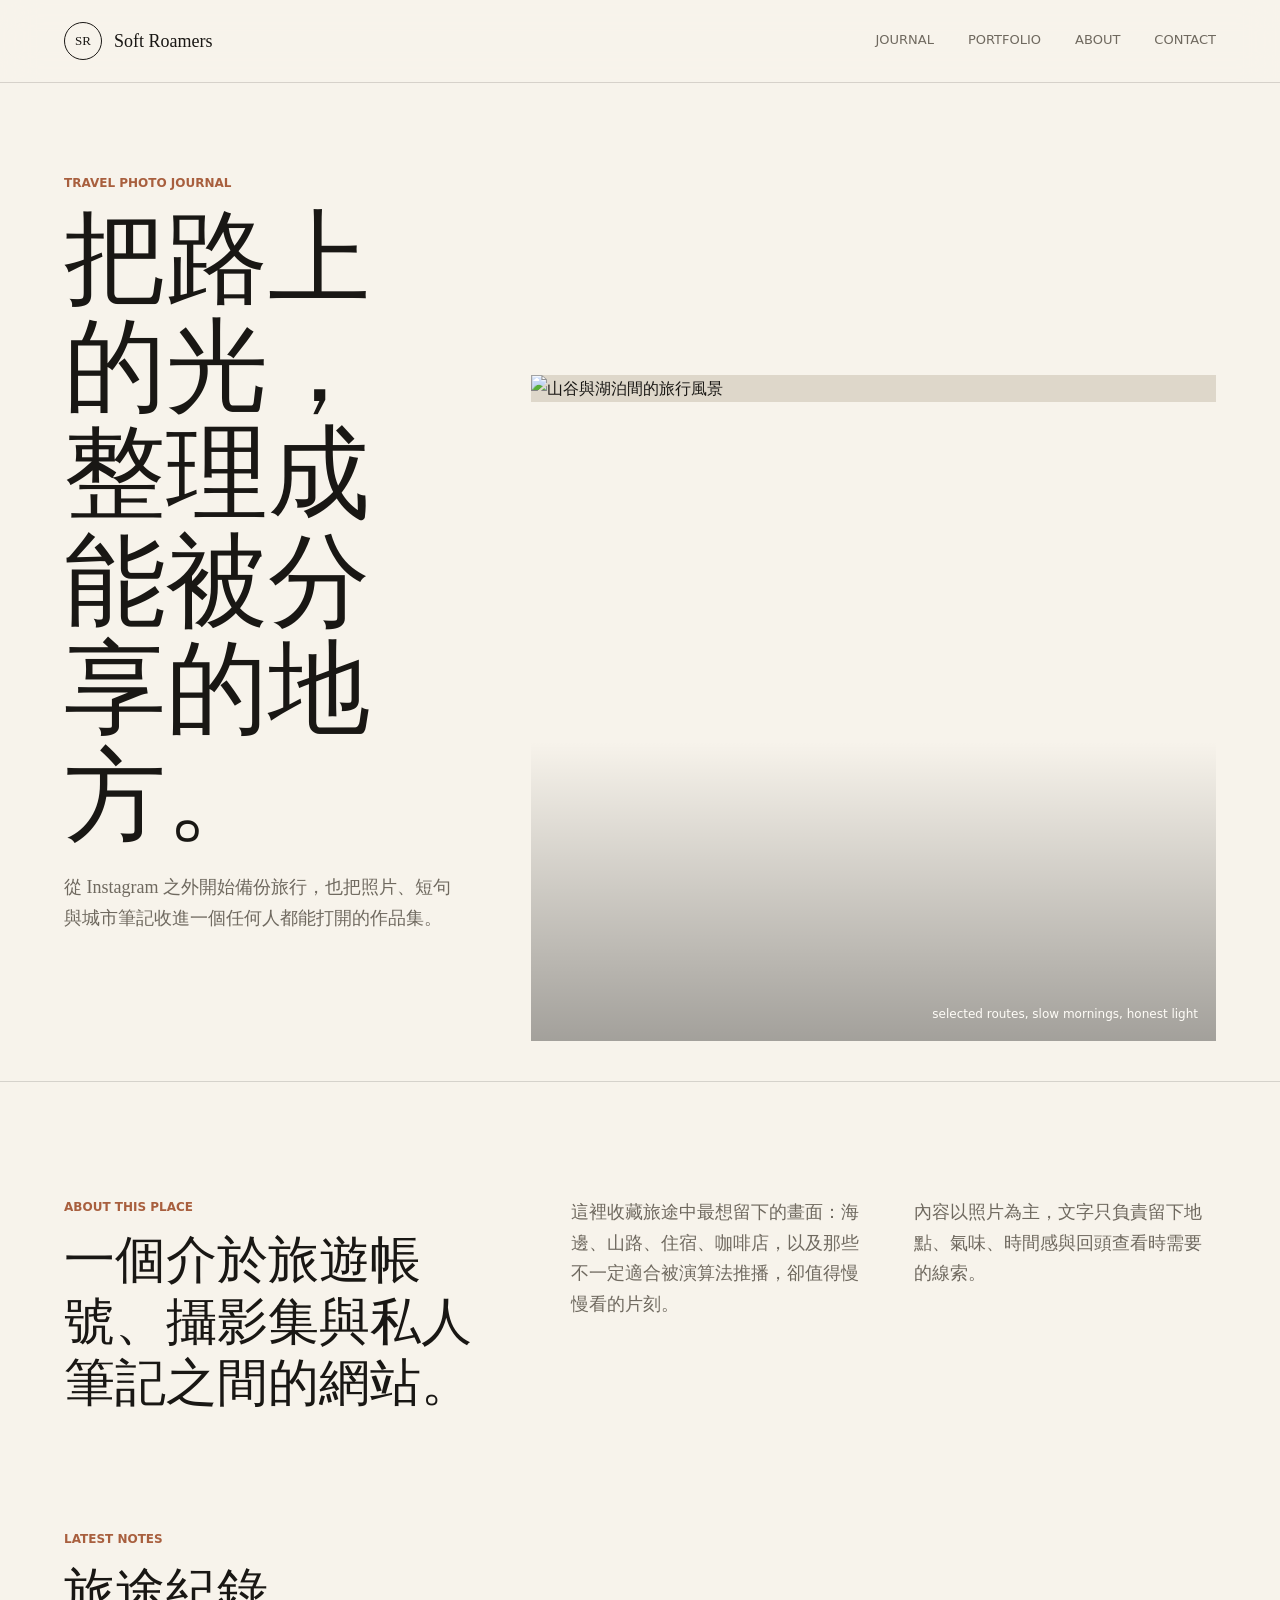
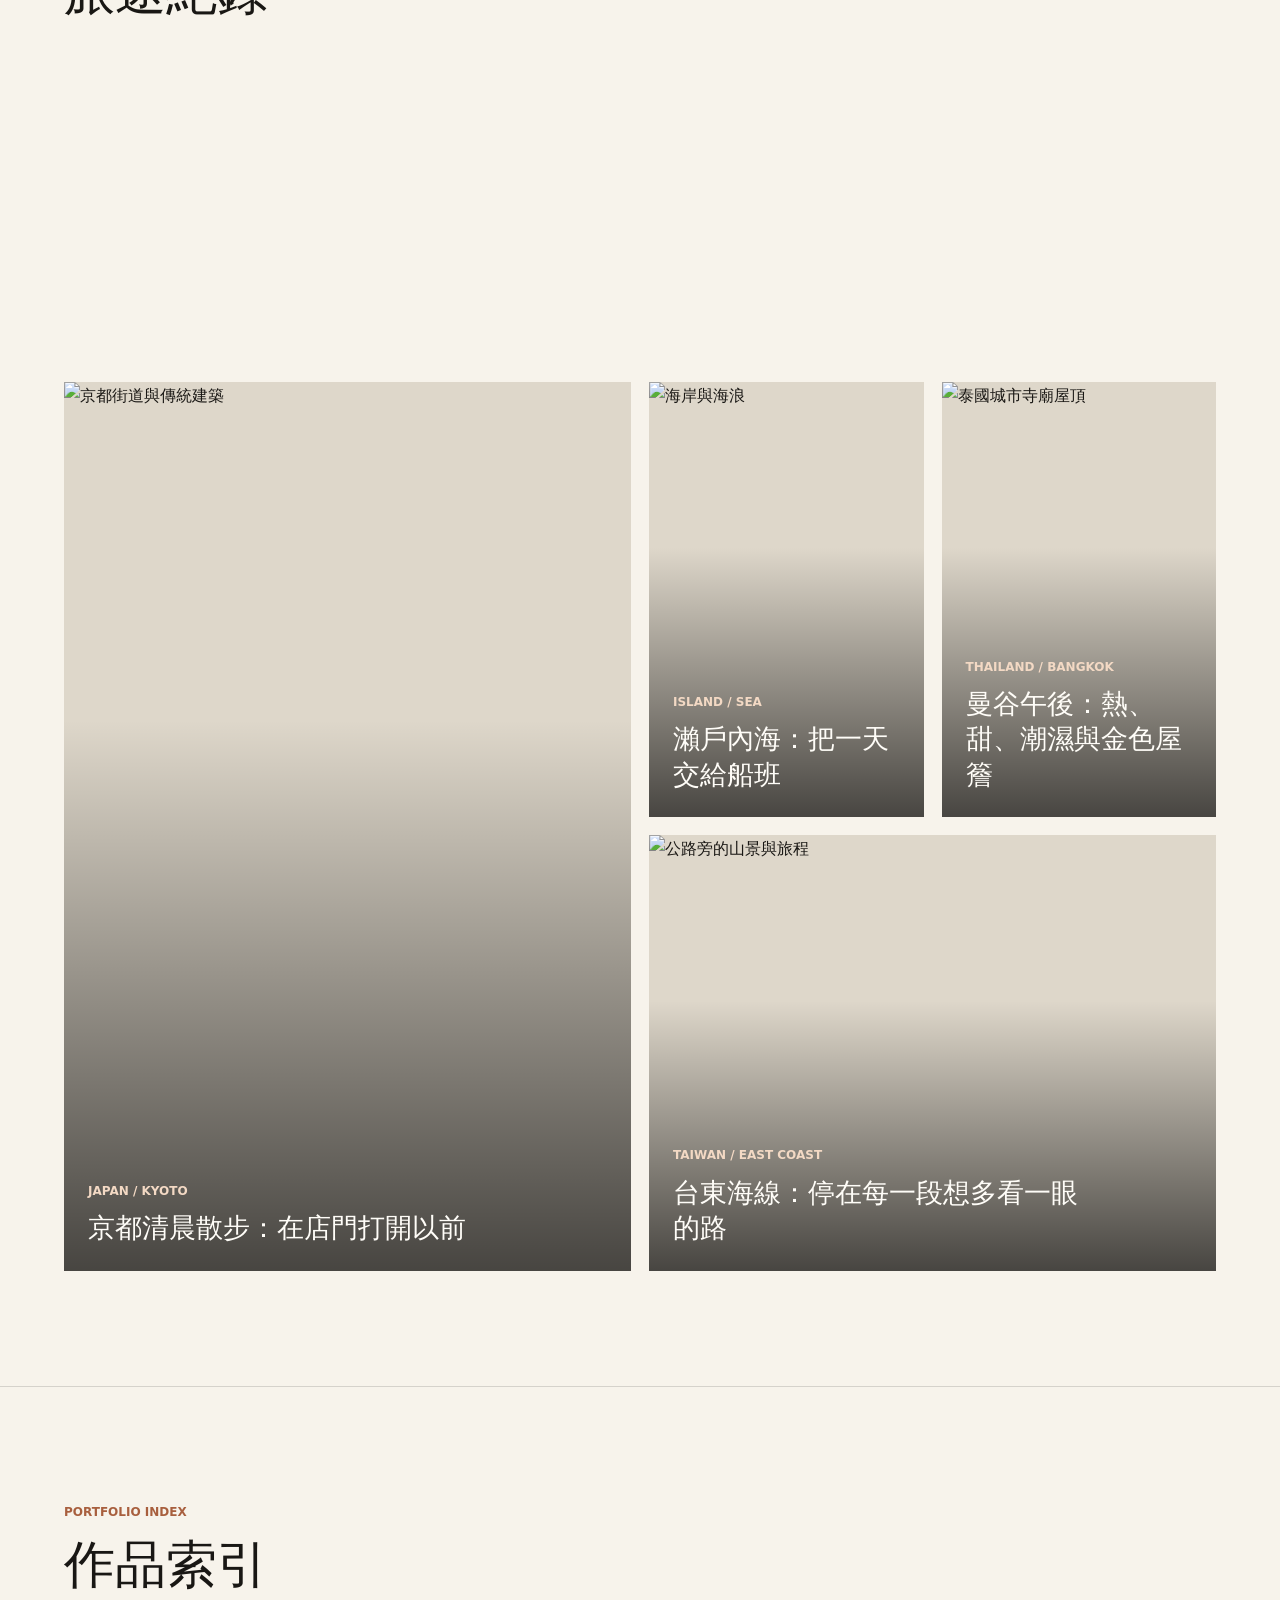
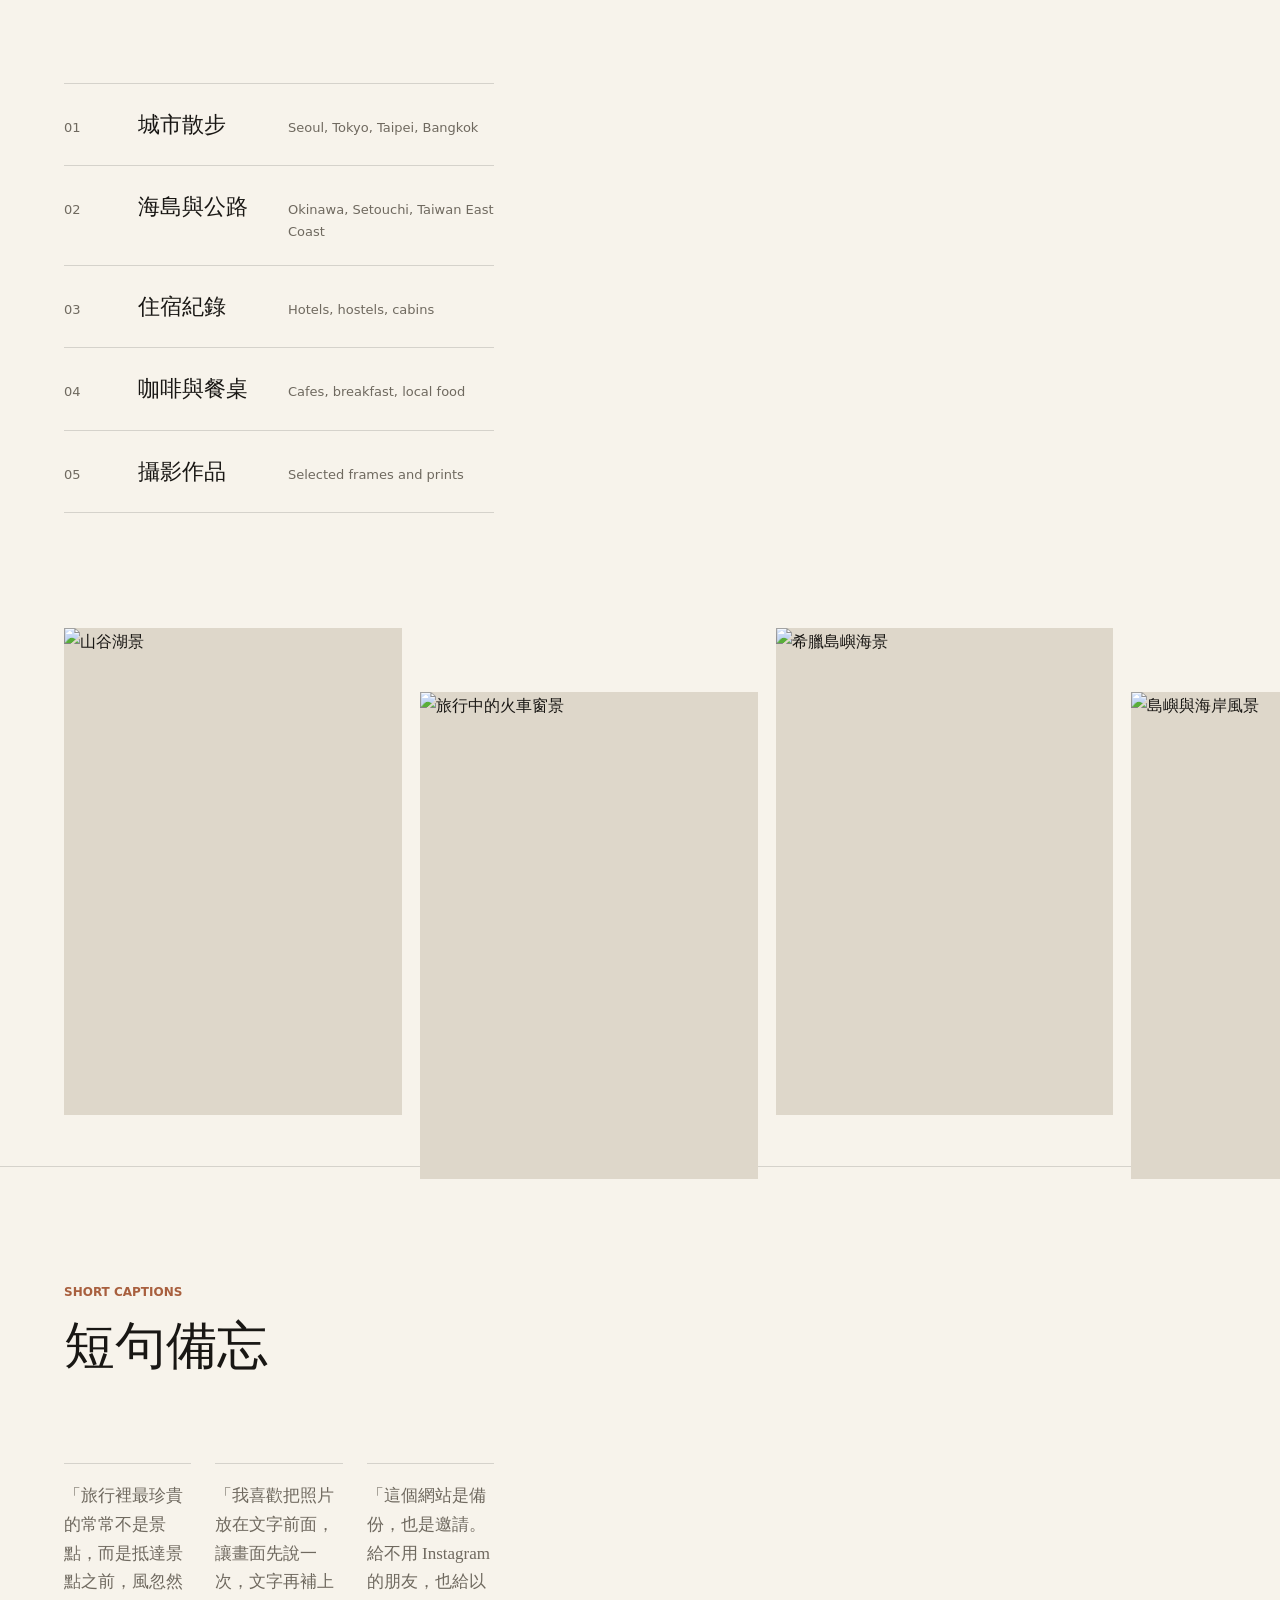
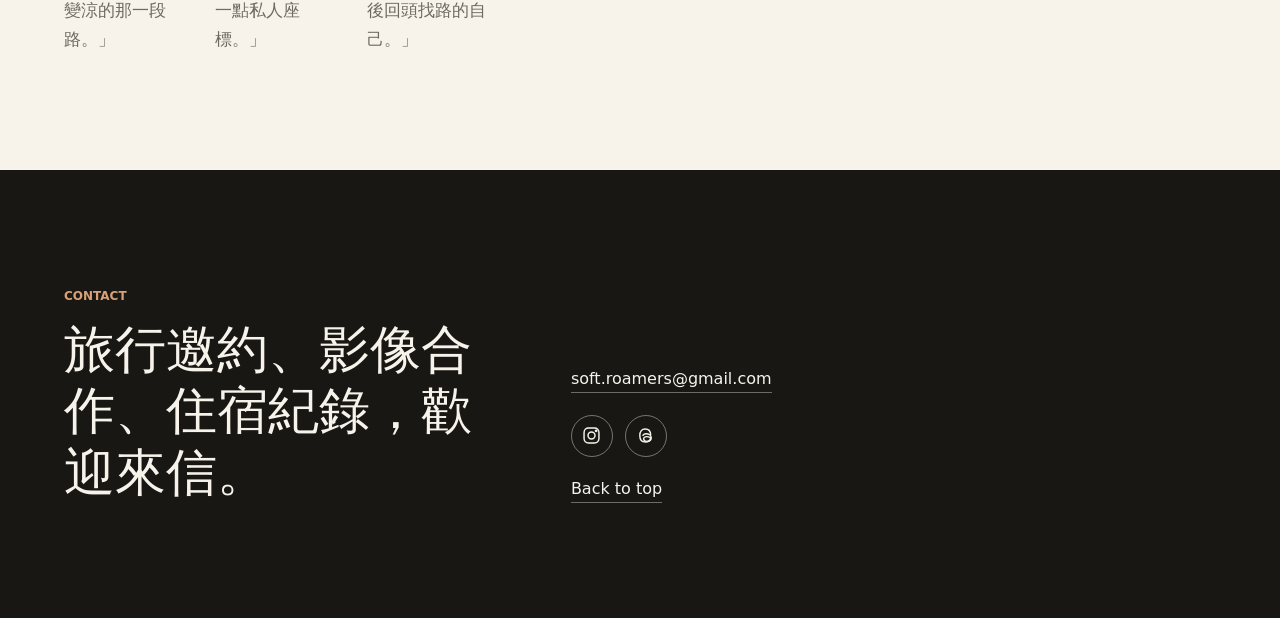
==== index.html @ 3e74ed80 "Add files via upload" ====
<!doctype html>
<html lang="zh-Hant">
  <head>
    <meta charset="utf-8" />
    <meta name="viewport" content="width=device-width, initial-scale=1" />
    <title>Soft Roamers | Travel Notes & Photo Journal</title>
    <meta
      name="description"
      content="Soft Roamers 是一份以照片為主、文字為引的旅行作品集與部落格。"
    />
    <link rel="preconnect" href="https://images.unsplash.com" />
    <link rel="stylesheet" href="styles.css" />
  </head>
  <body>
    <header class="site-header" id="top">
      <a class="brand" href="#top" aria-label="Soft Roamers home">
        <span class="brand-mark">SR</span>
        <span>Soft Roamers</span>
      </a>
      <nav class="main-nav" aria-label="主要導覽">
        <a href="#journal">Journal</a>
        <a href="#portfolio">Portfolio</a>
        <a href="#about">About</a>
        <a href="#contact">Contact</a>
      </nav>
    </header>

    <main>
      <section class="hero" aria-label="精選旅行影像">
        <div class="hero-copy">
          <p class="eyebrow">Travel photo journal</p>
          <h1>把路上的光，整理成能被分享的地方。</h1>
          <p>
            從 Instagram 之外開始備份旅行，也把照片、短句與城市筆記收進一個任何人都能打開的作品集。
          </p>
        </div>
        <figure class="hero-image">
          <img
            src="https://images.unsplash.com/photo-1500530855697-b586d89ba3ee?auto=format&fit=crop&w=1800&q=82"
            alt="山谷與湖泊間的旅行風景"
          />
          <figcaption>selected routes, slow mornings, honest light</figcaption>
        </figure>
      </section>

      <section class="intro" id="about">
        <div>
          <p class="section-kicker">about this place</p>
          <h2>一個介於旅遊帳號、攝影集與私人筆記之間的網站。</h2>
        </div>
        <div class="intro-text">
          <p>
            這裡收藏旅途中最想留下的畫面：海邊、山路、住宿、咖啡店，以及那些不一定適合被演算法推播，卻值得慢慢看的片刻。
          </p>
          <p>
            內容以照片為主，文字只負責留下地點、氣味、時間感與回頭查看時需要的線索。
          </p>
        </div>
      </section>

      <section class="featured-grid" id="journal" aria-labelledby="journal-title">
        <div class="section-heading">
          <p class="section-kicker">latest notes</p>
          <h2 id="journal-title">旅途紀錄</h2>
        </div>

        <article class="feature-card tall">
          <a href="#" aria-label="閱讀京都清晨散步">
            <img
              src="https://images.unsplash.com/photo-1493976040374-85c8e12f0c0e?auto=format&fit=crop&w=1200&q=82"
              alt="京都街道與傳統建築"
            />
            <span class="card-meta">Japan / Kyoto</span>
            <h3>京都清晨散步：在店門打開以前</h3>
          </a>
        </article>

        <article class="feature-card">
          <a href="#" aria-label="閱讀瀨戶內海島嶼日記">
            <img
              src="https://images.unsplash.com/photo-1507525428034-b723cf961d3e?auto=format&fit=crop&w=1200&q=82"
              alt="海岸與海浪"
            />
            <span class="card-meta">Island / Sea</span>
            <h3>瀨戶內海：把一天交給船班</h3>
          </a>
        </article>

        <article class="feature-card">
          <a href="#" aria-label="閱讀曼谷城市午後">
            <img
              src="https://images.unsplash.com/photo-1528181304800-259b08848526?auto=format&fit=crop&w=1200&q=82"
              alt="泰國城市寺廟屋頂"
            />
            <span class="card-meta">Thailand / Bangkok</span>
            <h3>曼谷午後：熱、甜、潮濕與金色屋簷</h3>
          </a>
        </article>

        <article class="feature-card wide">
          <a href="#" aria-label="閱讀台東海線小鎮">
            <img
              src="https://images.unsplash.com/photo-1500534314209-a25ddb2bd429?auto=format&fit=crop&w=1500&q=82"
              alt="公路旁的山景與旅程"
            />
            <span class="card-meta">Taiwan / East Coast</span>
            <h3>台東海線：停在每一段想多看一眼的路</h3>
          </a>
        </article>
      </section>

      <section class="archive" id="portfolio" aria-labelledby="portfolio-title">
        <div class="section-heading">
          <p class="section-kicker">portfolio index</p>
          <h2 id="portfolio-title">作品索引</h2>
        </div>
        <div class="archive-list">
          <a href="#">
            <span>01</span>
            <strong>城市散步</strong>
            <em>Seoul, Tokyo, Taipei, Bangkok</em>
          </a>
          <a href="#">
            <span>02</span>
            <strong>海島與公路</strong>
            <em>Okinawa, Setouchi, Taiwan East Coast</em>
          </a>
          <a href="#">
            <span>03</span>
            <strong>住宿紀錄</strong>
            <em>Hotels, hostels, cabins</em>
          </a>
          <a href="#">
            <span>04</span>
            <strong>咖啡與餐桌</strong>
            <em>Cafes, breakfast, local food</em>
          </a>
          <a href="#">
            <span>05</span>
            <strong>攝影作品</strong>
            <em>Selected frames and prints</em>
          </a>
        </div>
      </section>

      <section class="photo-strip" aria-label="旅行照片精選">
        <img
          src="https://images.unsplash.com/photo-1506744038136-46273834b3fb?auto=format&fit=crop&w=900&q=82"
          alt="山谷湖景"
        />
        <img
          src="https://images.unsplash.com/photo-1483683804023-6ccdb62f86ef?auto=format&fit=crop&w=900&q=82"
          alt="旅行中的火車窗景"
        />
        <img
          src="https://images.unsplash.com/photo-1533105079780-92b9be482077?auto=format&fit=crop&w=900&q=82"
          alt="希臘島嶼海景"
        />
        <img
          src="https://images.unsplash.com/photo-1518548419970-58e3b4079ab2?auto=format&fit=crop&w=900&q=82"
          alt="島嶼與海岸風景"
        />
      </section>

      <section class="notes">
        <div class="section-heading">
          <p class="section-kicker">short captions</p>
          <h2>短句備忘</h2>
        </div>
        <div class="note-columns">
          <p>「旅行裡最珍貴的常常不是景點，而是抵達景點之前，風忽然變涼的那一段路。」</p>
          <p>「我喜歡把照片放在文字前面，讓畫面先說一次，文字再補上一點私人座標。」</p>
          <p>「這個網站是備份，也是邀請。給不用 Instagram 的朋友，也給以後回頭找路的自己。」</p>
        </div>
      </section>
    </main>

    <footer class="site-footer" id="contact">
      <div>
        <p class="section-kicker">contact</p>
        <h2>旅行邀約、影像合作、住宿紀錄，歡迎來信。</h2>
      </div>
      <div class="footer-links">
        <a href="mailto:soft.roamers@gmail.com">soft.roamers@gmail.com</a>
        <div class="social-links" aria-label="社群連結">
          <a
            class="social-link"
            href="https://www.instagram.com/soft.roamers/"
            target="_blank"
            rel="noreferrer"
            aria-label="Soft Roamers Instagram"
            title="Instagram"
          >
            <svg aria-hidden="true" viewBox="0 0 24 24">
              <rect x="3.5" y="3.5" width="17" height="17" rx="5" />
              <circle cx="12" cy="12" r="4" />
              <circle cx="17.3" cy="6.7" r="0.8" />
            </svg>
          </a>
          <a
            class="social-link"
            href="https://www.threads.com/@soft.roamers"
            target="_blank"
            rel="noreferrer"
            aria-label="Soft Roamers Threads"
            title="Threads"
          >
            <svg aria-hidden="true" viewBox="0 0 24 24">
              <path d="M17.9 11.1c-.2-4.1-2.5-6.6-6.2-6.6-3.8 0-6.2 2.7-6.2 7.5s2.4 7.5 6.4 7.5c3.2 0 5.4-1.7 6.1-4.6" />
              <path d="M9.1 11.8c.7-1.1 1.8-1.7 3.5-1.7 2.8 0 5.9 1.4 5.9 4.4 0 2.4-1.9 4.2-4.8 4.2-2.2 0-3.8-1.1-3.8-2.8 0-1.6 1.4-2.6 3.5-2.6 1.6 0 3 .5 4.1 1.3" />
            </svg>
          </a>
        </div>
        <a href="#" data-scroll-top>Back to top</a>
      </div>
    </footer>

    <script src="script.js"></script>
  </body>
</html>
---- styles.css ----
:root {
  --paper: #f7f3eb;
  --ink: #191714;
  --muted: #6f695f;
  --line: rgba(25, 23, 20, 0.15);
  --clay: #a85f3e;
  --moss: #5c6b52;
  --sea: #3f6f76;
  --white: #fffdf8;
}

* {
  box-sizing: border-box;
}

body {
  margin: 0;
  background: var(--paper);
  color: var(--ink);
  font-family:
    "Noto Serif TC", "Songti TC", "PMingLiU", Georgia, serif;
  line-height: 1.7;
}

img {
  display: block;
  width: 100%;
  height: 100%;
  object-fit: cover;
  background: #ded7ca;
}

a {
  color: inherit;
  text-decoration: none;
}

.site-header {
  position: sticky;
  top: 0;
  z-index: 10;
  display: flex;
  align-items: center;
  justify-content: space-between;
  gap: 24px;
  padding: 22px clamp(20px, 5vw, 72px);
  border-bottom: 1px solid var(--line);
  background: rgba(247, 243, 235, 0.88);
  backdrop-filter: blur(18px);
}

.brand,
.main-nav,
.footer-links {
  display: flex;
  align-items: center;
}

.brand {
  gap: 12px;
  font-size: 18px;
  letter-spacing: 0;
}

.brand-mark {
  display: grid;
  width: 38px;
  height: 38px;
  place-items: center;
  border: 1px solid var(--ink);
  border-radius: 50%;
  font-size: 13px;
}

.main-nav {
  gap: clamp(14px, 3vw, 34px);
  color: var(--muted);
  font-family: Inter, "Noto Sans TC", system-ui, sans-serif;
  font-size: 13px;
  text-transform: uppercase;
}

.main-nav a {
  border-bottom: 1px solid transparent;
}

.main-nav a:hover {
  border-color: currentColor;
  color: var(--ink);
}

.hero {
  display: grid;
  grid-template-columns: minmax(260px, 0.74fr) minmax(360px, 1.26fr);
  gap: clamp(24px, 5vw, 68px);
  min-height: calc(100svh - 83px);
  padding: clamp(32px, 7vw, 92px) clamp(20px, 5vw, 72px) 40px;
  align-items: end;
}

.hero-copy {
  max-width: 540px;
  padding-bottom: clamp(8px, 7vw, 90px);
}

.eyebrow,
.section-kicker,
.card-meta {
  margin: 0 0 12px;
  color: var(--clay);
  font-family: Inter, "Noto Sans TC", system-ui, sans-serif;
  font-size: 12px;
  font-weight: 700;
  letter-spacing: 0;
  text-transform: uppercase;
}

h1,
h2,
h3,
p {
  margin-top: 0;
}

h1 {
  max-width: 10em;
  margin-bottom: 22px;
  font-size: clamp(42px, 8vw, 104px);
  font-weight: 500;
  line-height: 1.05;
}

h2 {
  margin-bottom: 0;
  font-size: clamp(26px, 4vw, 52px);
  font-weight: 500;
  line-height: 1.2;
}

h3 {
  margin: 8px 0 0;
  font-size: clamp(19px, 2.1vw, 30px);
  font-weight: 500;
  line-height: 1.32;
}

.hero-copy p:last-child {
  max-width: 28em;
  color: var(--muted);
  font-size: 18px;
}

.hero-image {
  position: relative;
  min-height: min(74svh, 760px);
  margin: 0;
  overflow: hidden;
}

.hero-image::after {
  position: absolute;
  inset: 0;
  content: "";
  background: linear-gradient(180deg, transparent 55%, rgba(0, 0, 0, 0.34));
}

.hero-image figcaption {
  position: absolute;
  right: 18px;
  bottom: 16px;
  z-index: 1;
  color: var(--white);
  font-family: Inter, "Noto Sans TC", system-ui, sans-serif;
  font-size: 12px;
}

.intro,
.archive,
.notes,
.site-footer {
  display: grid;
  grid-template-columns: minmax(220px, 0.8fr) minmax(320px, 1.2fr);
  gap: clamp(24px, 6vw, 96px);
  padding: clamp(64px, 9vw, 120px) clamp(20px, 5vw, 72px);
  border-top: 1px solid var(--line);
}

.intro-text {
  columns: 2 240px;
  column-gap: 42px;
  color: var(--muted);
  font-size: 18px;
}

.featured-grid {
  display: grid;
  grid-template-columns: repeat(4, 1fr);
  grid-auto-rows: minmax(260px, 34vw);
  gap: 18px;
  padding: 0 clamp(20px, 5vw, 72px) clamp(64px, 9vw, 120px);
}

.section-heading {
  grid-column: 1 / -1;
  max-width: 720px;
  margin-bottom: 10px;
}

.feature-card {
  position: relative;
  min-height: 260px;
  overflow: hidden;
  background: var(--white);
}

.feature-card.tall {
  grid-row: span 2;
  grid-column: span 2;
}

.feature-card.wide {
  grid-column: span 2;
}

.feature-card a {
  display: grid;
  height: 100%;
  align-content: end;
  padding: 24px;
}

.feature-card img,
.feature-card::after {
  position: absolute;
  inset: 0;
}

.feature-card img {
  transition: transform 700ms ease;
}

.feature-card::after {
  content: "";
  background: linear-gradient(180deg, transparent 38%, rgba(0, 0, 0, 0.68));
}

.feature-card .card-meta,
.feature-card h3 {
  position: relative;
  z-index: 1;
  max-width: 16em;
  color: var(--white);
}

.feature-card .card-meta {
  margin-bottom: 2px;
  color: #f3d9c4;
}

.feature-card:hover img {
  transform: scale(1.045);
}

.archive-list {
  border-top: 1px solid var(--line);
}

.archive-list a {
  display: grid;
  grid-template-columns: 54px minmax(130px, 0.55fr) 1fr;
  gap: 20px;
  padding: 22px 0;
  border-bottom: 1px solid var(--line);
  align-items: baseline;
}

.archive-list span,
.archive-list em {
  color: var(--muted);
  font-family: Inter, "Noto Sans TC", system-ui, sans-serif;
  font-size: 13px;
  font-style: normal;
}

.archive-list strong {
  font-size: 22px;
  font-weight: 500;
}

.archive-list a:hover strong {
  color: var(--sea);
}

.photo-strip {
  display: grid;
  grid-template-columns: 1.2fr 0.8fr 1fr 0.9fr;
  gap: 18px;
  padding: 0 clamp(20px, 5vw, 72px) clamp(64px, 9vw, 120px);
}

.photo-strip img {
  aspect-ratio: 4 / 5;
}

.photo-strip img:nth-child(2),
.photo-strip img:nth-child(4) {
  margin-top: 64px;
}

.note-columns {
  display: grid;
  grid-template-columns: repeat(3, 1fr);
  gap: 24px;
}

.note-columns p {
  margin: 0;
  padding-top: 18px;
  border-top: 1px solid var(--line);
  color: var(--muted);
  font-size: 17px;
}

.site-footer {
  min-height: 360px;
  background: var(--ink);
  color: var(--paper);
}

.site-footer .section-kicker {
  color: #d8a178;
}

.footer-links {
  flex-direction: column;
  align-items: flex-start;
  justify-content: flex-end;
  gap: 14px;
  font-family: Inter, "Noto Sans TC", system-ui, sans-serif;
}

.footer-links a {
  border-bottom: 1px solid rgba(247, 243, 235, 0.38);
}

.social-links {
  display: flex;
  gap: 12px;
  padding: 8px 0 4px;
}

.social-link {
  display: grid;
  width: 42px;
  height: 42px;
  place-items: center;
  border: 1px solid rgba(247, 243, 235, 0.42);
  border-radius: 50%;
  transition:
    background 180ms ease,
    color 180ms ease,
    transform 180ms ease;
}

.footer-links .social-link {
  border-bottom: 1px solid rgba(247, 243, 235, 0.42);
}

.social-link svg {
  width: 21px;
  height: 21px;
  fill: none;
  stroke: currentColor;
  stroke-linecap: round;
  stroke-linejoin: round;
  stroke-width: 1.65;
}

.social-link:hover {
  background: var(--paper);
  color: var(--ink);
  transform: translateY(-2px);
}

@media (max-width: 900px) {
  .site-header {
    align-items: flex-start;
    flex-direction: column;
  }

  .main-nav {
    width: 100%;
    overflow-x: auto;
    padding-bottom: 4px;
  }

  .hero,
  .intro,
  .archive,
  .notes,
  .site-footer {
    grid-template-columns: 1fr;
  }

  .hero {
    min-height: auto;
  }

  .hero-copy {
    padding-bottom: 0;
  }

  .hero-image {
    min-height: 58svh;
  }

  .featured-grid {
    grid-template-columns: 1fr 1fr;
    grid-auto-rows: minmax(250px, 62vw);
  }

  .feature-card.tall,
  .feature-card.wide {
    grid-column: span 2;
  }

  .photo-strip,
  .note-columns {
    grid-template-columns: 1fr 1fr;
  }
}

@media (max-width: 620px) {
  .site-header {
    position: static;
  }

  h1 {
    font-size: 44px;
  }

  .featured-grid,
  .photo-strip,
  .note-columns {
    grid-template-columns: 1fr;
  }

  .feature-card,
  .feature-card.tall,
  .feature-card.wide {
    grid-column: auto;
    grid-row: auto;
  }

  .archive-list a {
    grid-template-columns: 38px 1fr;
  }

  .archive-list em {
    grid-column: 2;
  }

  .photo-strip img:nth-child(2),
  .photo-strip img:nth-child(4) {
    margin-top: 0;
  }
}
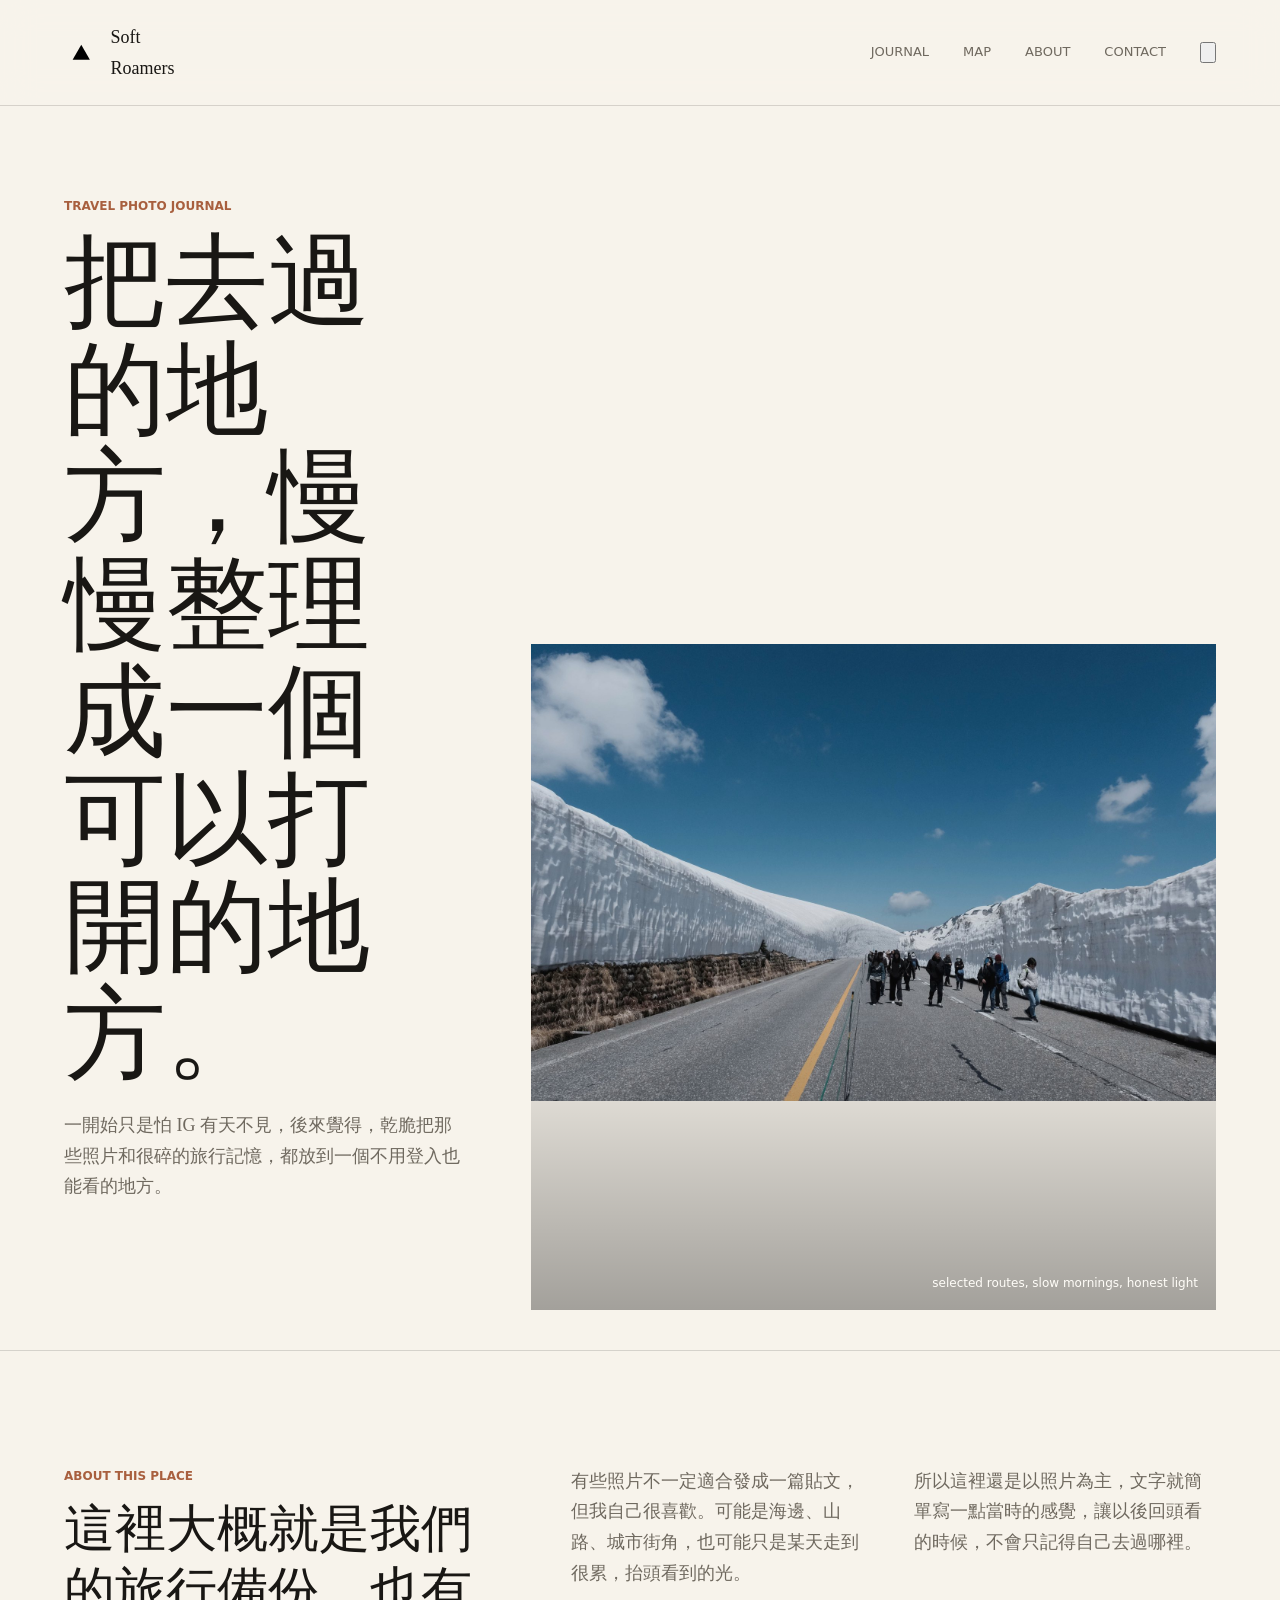
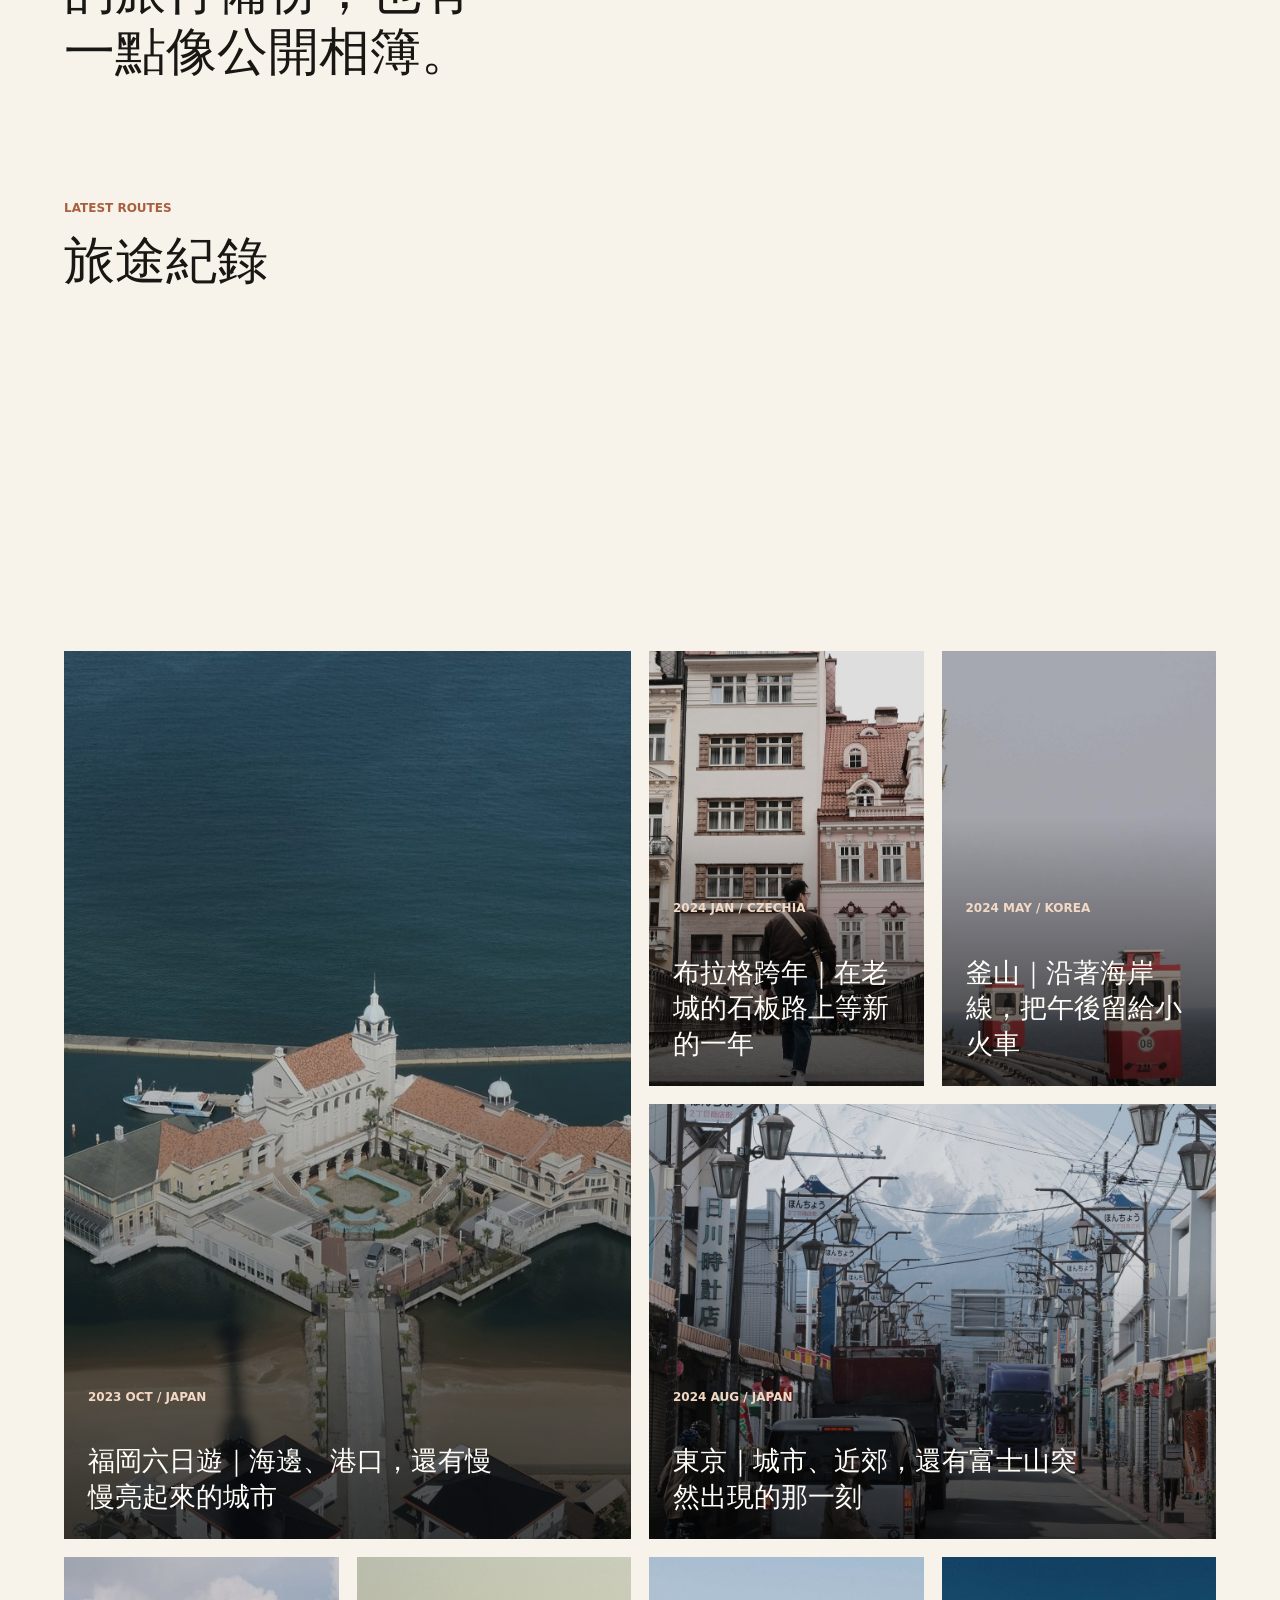
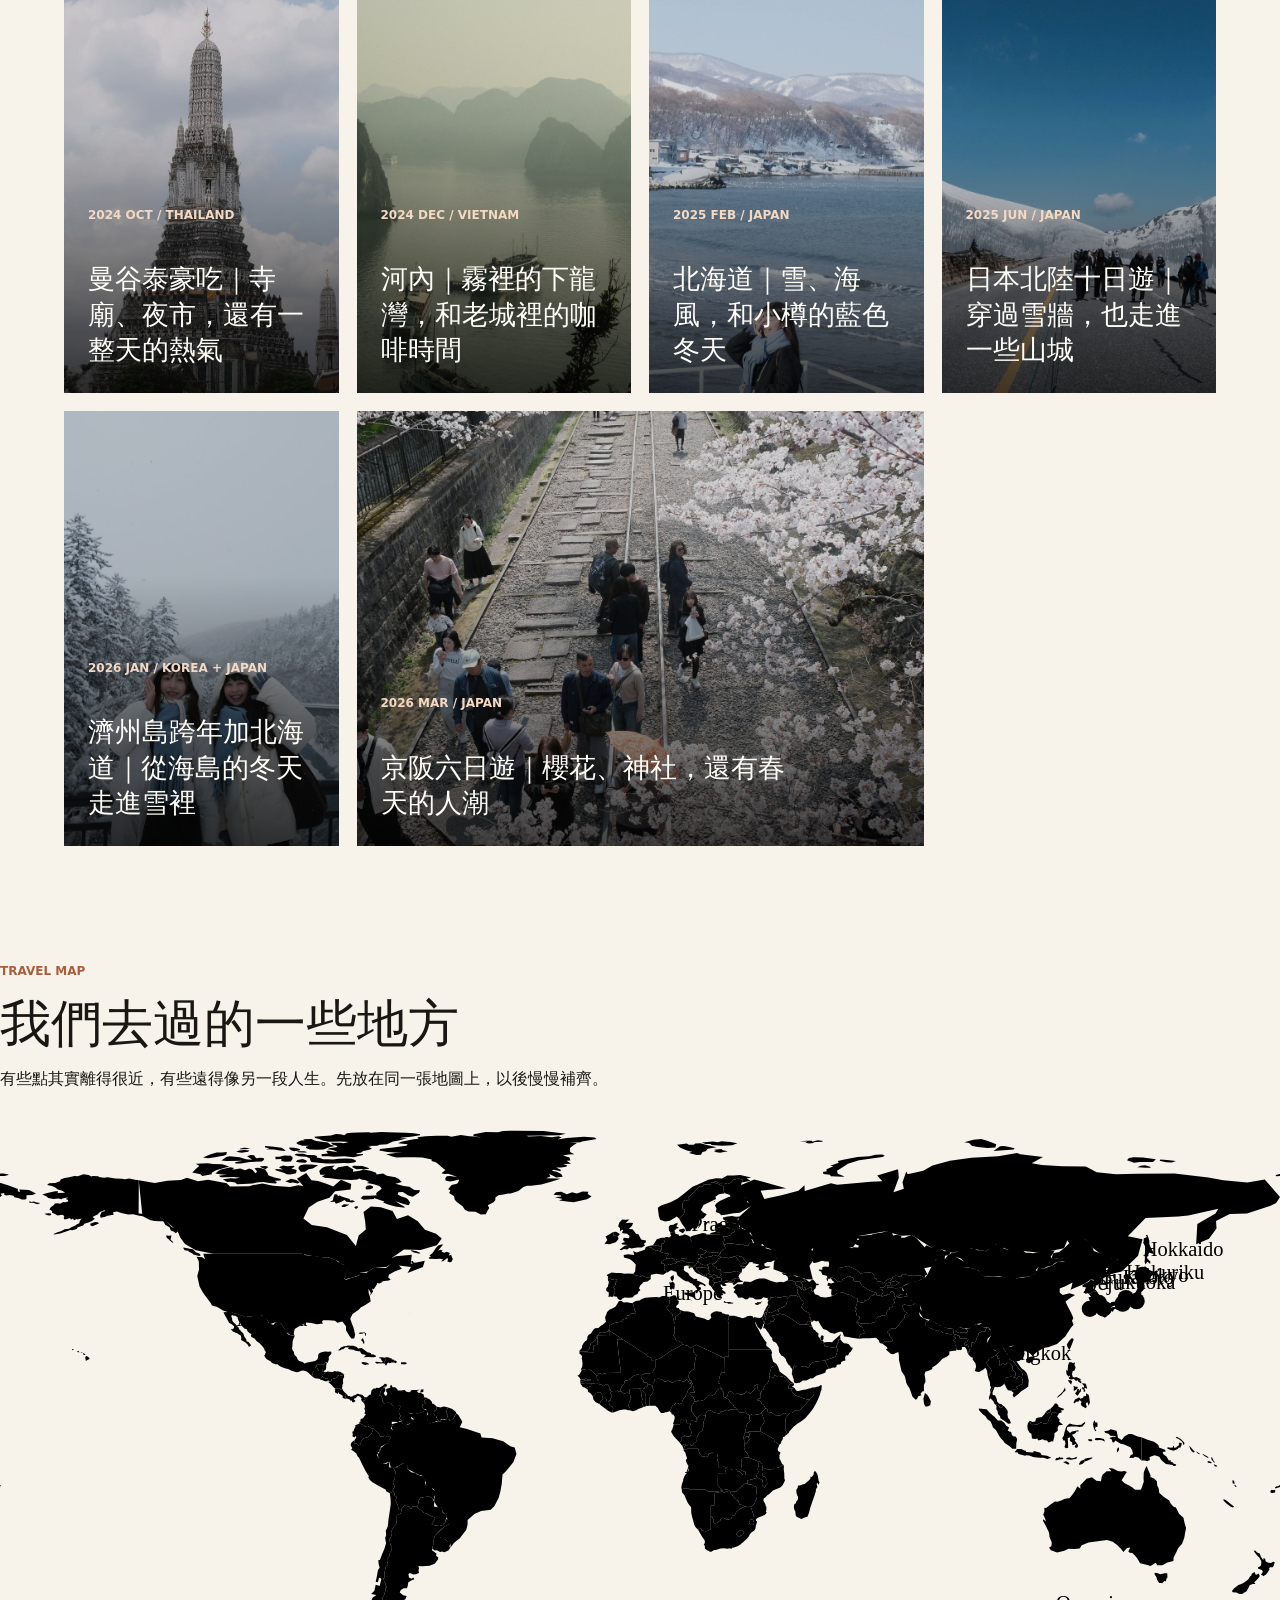
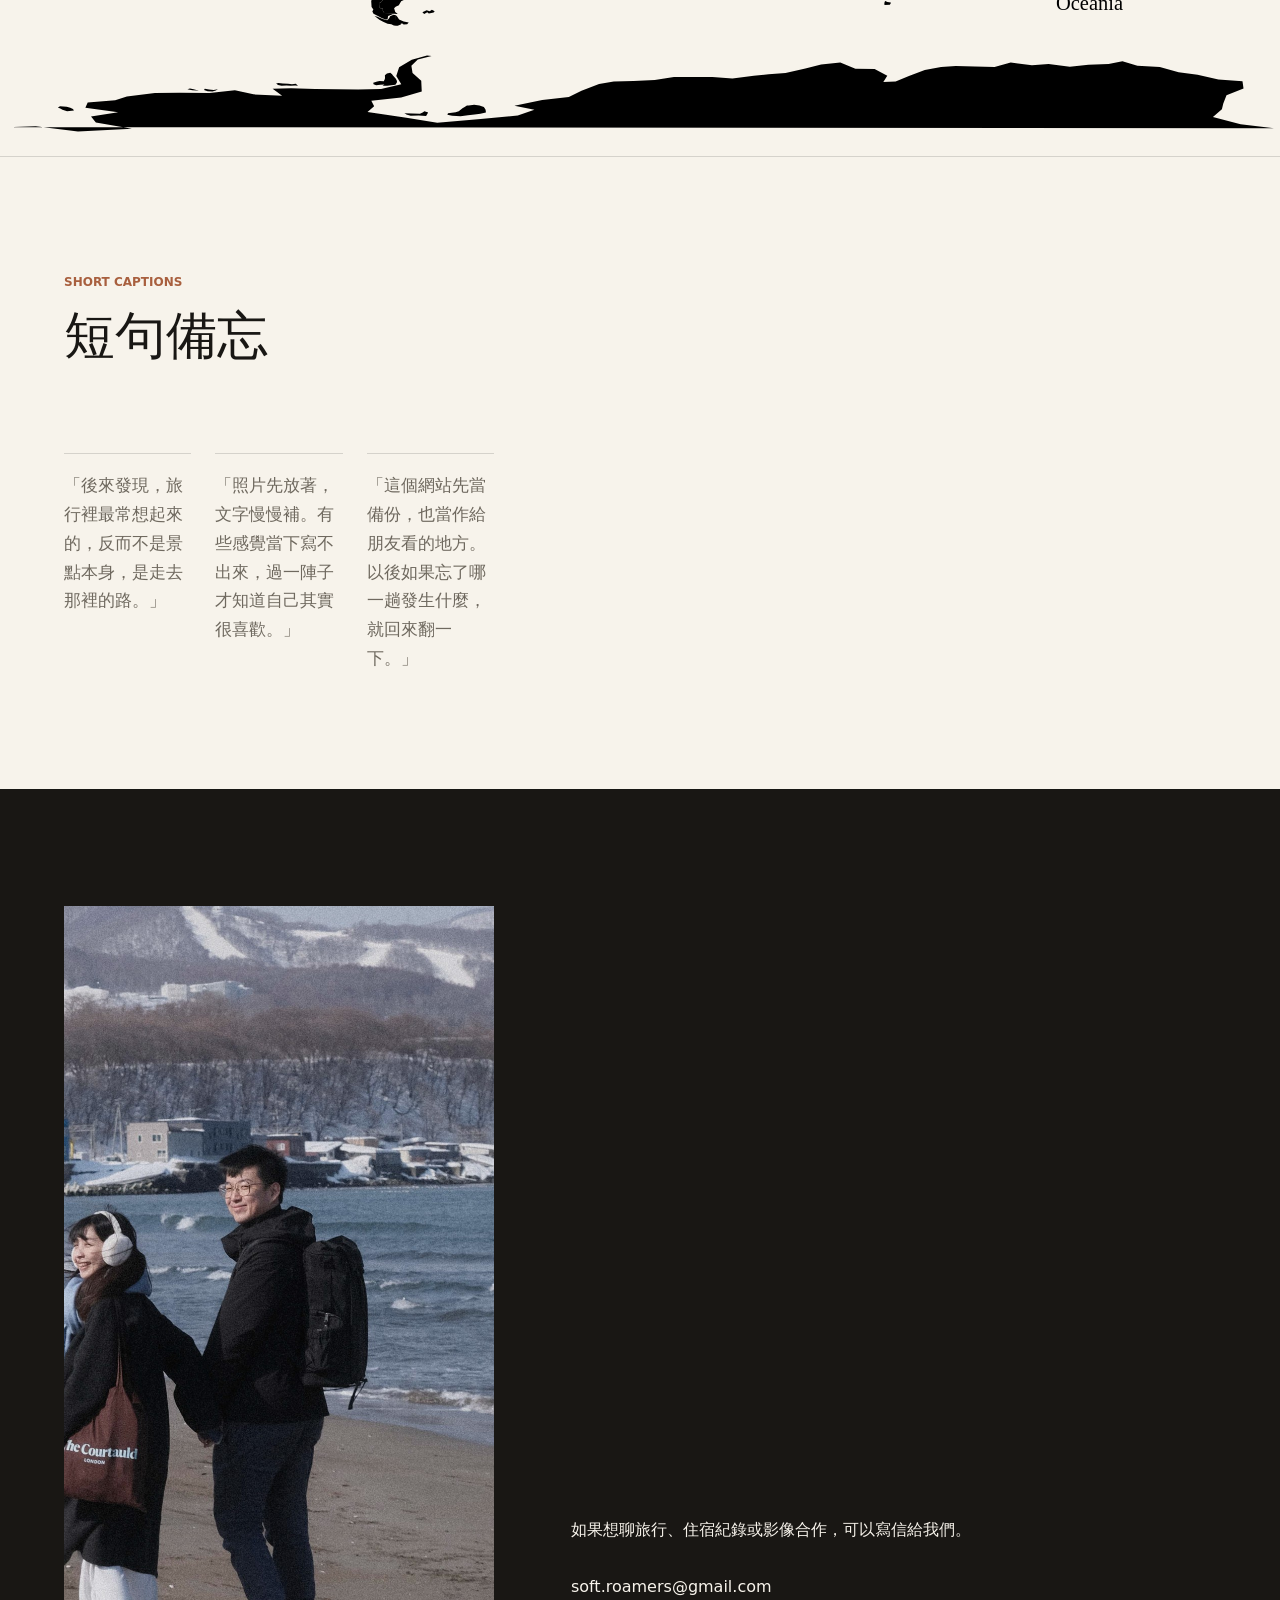
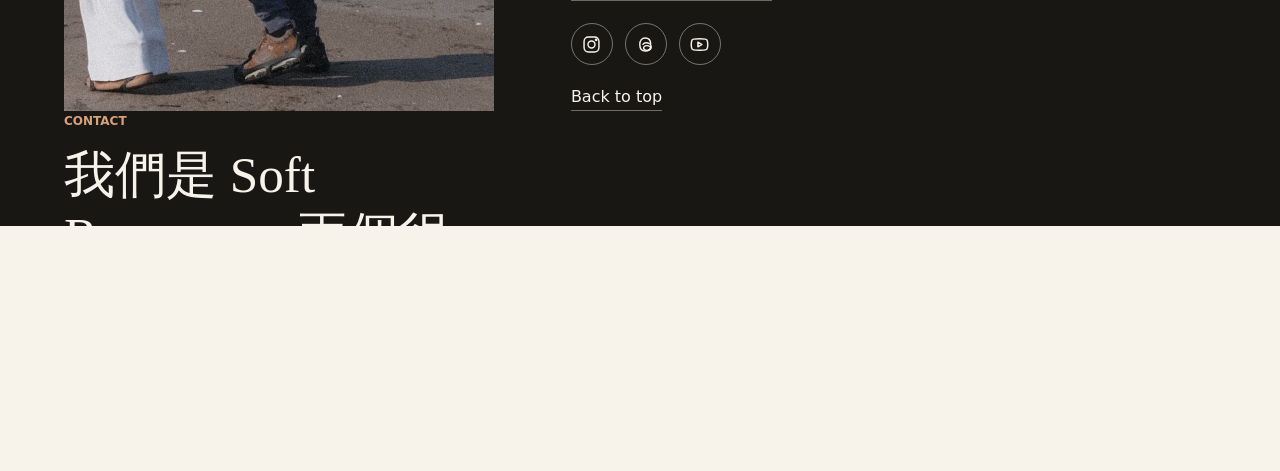
==== commit ad035f4e: "0520 14:30 update" ====
--- a/index.html
+++ b/index.html
@@ -1,220 +1,498 @@
-<!doctype html>
-<html lang="zh-Hant">
-  <head>
-    <meta charset="utf-8" />
-    <meta name="viewport" content="width=device-width, initial-scale=1" />
-    <title>Soft Roamers | Travel Notes & Photo Journal</title>
-    <meta
-      name="description"
-      content="Soft Roamers 是一份以照片為主、文字為引的旅行作品集與部落格。"
-    />
-    <link rel="preconnect" href="https://images.unsplash.com" />
-    <link rel="stylesheet" href="styles.css" />
-  </head>
-  <body>
-    <header class="site-header" id="top">
-      <a class="brand" href="#top" aria-label="Soft Roamers home">
-        <span class="brand-mark">SR</span>
-        <span>Soft Roamers</span>
-      </a>
-      <nav class="main-nav" aria-label="主要導覽">
-        <a href="#journal">Journal</a>
-        <a href="#portfolio">Portfolio</a>
-        <a href="#about">About</a>
-        <a href="#contact">Contact</a>
-      </nav>
-    </header>
-
-    <main>
-      <section class="hero" aria-label="精選旅行影像">
-        <div class="hero-copy">
-          <p class="eyebrow">Travel photo journal</p>
-          <h1>把路上的光，整理成能被分享的地方。</h1>
-          <p>
-            從 Instagram 之外開始備份旅行，也把照片、短句與城市筆記收進一個任何人都能打開的作品集。
-          </p>
-        </div>
-        <figure class="hero-image">
-          <img
-            src="https://images.unsplash.com/photo-1500530855697-b586d89ba3ee?auto=format&fit=crop&w=1800&q=82"
-            alt="山谷與湖泊間的旅行風景"
-          />
-          <figcaption>selected routes, slow mornings, honest light</figcaption>
-        </figure>
-      </section>
-
-      <section class="intro" id="about">
-        <div>
-          <p class="section-kicker">about this place</p>
-          <h2>一個介於旅遊帳號、攝影集與私人筆記之間的網站。</h2>
-        </div>
-        <div class="intro-text">
-          <p>
-            這裡收藏旅途中最想留下的畫面：海邊、山路、住宿、咖啡店，以及那些不一定適合被演算法推播，卻值得慢慢看的片刻。
-          </p>
-          <p>
-            內容以照片為主，文字只負責留下地點、氣味、時間感與回頭查看時需要的線索。
-          </p>
-        </div>
-      </section>
-
-      <section class="featured-grid" id="journal" aria-labelledby="journal-title">
-        <div class="section-heading">
-          <p class="section-kicker">latest notes</p>
-          <h2 id="journal-title">旅途紀錄</h2>
-        </div>
-
-        <article class="feature-card tall">
-          <a href="#" aria-label="閱讀京都清晨散步">
-            <img
-              src="https://images.unsplash.com/photo-1493976040374-85c8e12f0c0e?auto=format&fit=crop&w=1200&q=82"
-              alt="京都街道與傳統建築"
-            />
-            <span class="card-meta">Japan / Kyoto</span>
-            <h3>京都清晨散步：在店門打開以前</h3>
-          </a>
-        </article>
-
-        <article class="feature-card">
-          <a href="#" aria-label="閱讀瀨戶內海島嶼日記">
-            <img
-              src="https://images.unsplash.com/photo-1507525428034-b723cf961d3e?auto=format&fit=crop&w=1200&q=82"
-              alt="海岸與海浪"
-            />
-            <span class="card-meta">Island / Sea</span>
-            <h3>瀨戶內海：把一天交給船班</h3>
-          </a>
-        </article>
-
-        <article class="feature-card">
-          <a href="#" aria-label="閱讀曼谷城市午後">
-            <img
-              src="https://images.unsplash.com/photo-1528181304800-259b08848526?auto=format&fit=crop&w=1200&q=82"
-              alt="泰國城市寺廟屋頂"
-            />
-            <span class="card-meta">Thailand / Bangkok</span>
-            <h3>曼谷午後：熱、甜、潮濕與金色屋簷</h3>
-          </a>
-        </article>
-
-        <article class="feature-card wide">
-          <a href="#" aria-label="閱讀台東海線小鎮">
-            <img
-              src="https://images.unsplash.com/photo-1500534314209-a25ddb2bd429?auto=format&fit=crop&w=1500&q=82"
-              alt="公路旁的山景與旅程"
-            />
-            <span class="card-meta">Taiwan / East Coast</span>
-            <h3>台東海線：停在每一段想多看一眼的路</h3>
-          </a>
-        </article>
-      </section>
-
-      <section class="archive" id="portfolio" aria-labelledby="portfolio-title">
-        <div class="section-heading">
-          <p class="section-kicker">portfolio index</p>
-          <h2 id="portfolio-title">作品索引</h2>
-        </div>
-        <div class="archive-list">
-          <a href="#">
-            <span>01</span>
-            <strong>城市散步</strong>
-            <em>Seoul, Tokyo, Taipei, Bangkok</em>
-          </a>
-          <a href="#">
-            <span>02</span>
-            <strong>海島與公路</strong>
-            <em>Okinawa, Setouchi, Taiwan East Coast</em>
-          </a>
-          <a href="#">
-            <span>03</span>
-            <strong>住宿紀錄</strong>
-            <em>Hotels, hostels, cabins</em>
-          </a>
-          <a href="#">
-            <span>04</span>
-            <strong>咖啡與餐桌</strong>
-            <em>Cafes, breakfast, local food</em>
-          </a>
-          <a href="#">
-            <span>05</span>
-            <strong>攝影作品</strong>
-            <em>Selected frames and prints</em>
-          </a>
-        </div>
-      </section>
-
-      <section class="photo-strip" aria-label="旅行照片精選">
-        <img
-          src="https://images.unsplash.com/photo-1506744038136-46273834b3fb?auto=format&fit=crop&w=900&q=82"
-          alt="山谷湖景"
-        />
-        <img
-          src="https://images.unsplash.com/photo-1483683804023-6ccdb62f86ef?auto=format&fit=crop&w=900&q=82"
-          alt="旅行中的火車窗景"
-        />
-        <img
-          src="https://images.unsplash.com/photo-1533105079780-92b9be482077?auto=format&fit=crop&w=900&q=82"
-          alt="希臘島嶼海景"
-        />
-        <img
-          src="https://images.unsplash.com/photo-1518548419970-58e3b4079ab2?auto=format&fit=crop&w=900&q=82"
-          alt="島嶼與海岸風景"
-        />
-      </section>
-
-      <section class="notes">
-        <div class="section-heading">
-          <p class="section-kicker">short captions</p>
-          <h2>短句備忘</h2>
-        </div>
-        <div class="note-columns">
-          <p>「旅行裡最珍貴的常常不是景點，而是抵達景點之前，風忽然變涼的那一段路。」</p>
-          <p>「我喜歡把照片放在文字前面，讓畫面先說一次，文字再補上一點私人座標。」</p>
-          <p>「這個網站是備份，也是邀請。給不用 Instagram 的朋友，也給以後回頭找路的自己。」</p>
-        </div>
-      </section>
-    </main>
-
-    <footer class="site-footer" id="contact">
-      <div>
-        <p class="section-kicker">contact</p>
-        <h2>旅行邀約、影像合作、住宿紀錄，歡迎來信。</h2>
-      </div>
-      <div class="footer-links">
-        <a href="mailto:soft.roamers@gmail.com">soft.roamers@gmail.com</a>
-        <div class="social-links" aria-label="社群連結">
-          <a
-            class="social-link"
-            href="https://www.instagram.com/soft.roamers/"
-            target="_blank"
-            rel="noreferrer"
-            aria-label="Soft Roamers Instagram"
-            title="Instagram"
-          >
-            <svg aria-hidden="true" viewBox="0 0 24 24">
-              <rect x="3.5" y="3.5" width="17" height="17" rx="5" />
-              <circle cx="12" cy="12" r="4" />
-              <circle cx="17.3" cy="6.7" r="0.8" />
-            </svg>
-          </a>
+<!doctype html>
+<html lang="zh-Hant">
+  <head>
+    <meta charset="utf-8" />
+    <meta name="viewport" content="width=device-width, initial-scale=1" />
+    <title>Soft Roamers | Travel Notes & Photo Journal</title>
+    <meta
+      name="description"
+      content="Soft Roamers 是一份以照片為主、文字為引的旅行作品集與部落格。"
+    />
+    <link rel="stylesheet" href="styles.css?v=map-pin-1" />
+  </head>
+  <body>
+    <header class="site-header" id="top">
+      <a class="brand" href="#top" aria-label="Soft Roamers home">
+        <svg class="brand-logo" viewBox="0 0 64 64" aria-hidden="true">
+          <path d="M16 46 32 18l16 28Z" />
+          <path d="M24 39h13l-8-7h11" />
+        </svg>
+        <span>Soft Roamers</span>
+      </a>
+      <nav class="main-nav" aria-label="主要導覽">
+        <a href="#journal">Journal</a>
+        <a href="#map">Map</a>
+        <a href="#about">About</a>
+        <a href="#contact">Contact</a>
+        <button class="search-trigger" type="button" aria-label="搜尋文章" aria-controls="search-panel">
+          <svg aria-hidden="true" viewBox="0 0 24 24">
+            <circle cx="11" cy="11" r="6.5" />
+            <path d="m16 16 4.2 4.2" />
+          </svg>
+        </button>
+      </nav>
+    </header>
+
+    <div class="search-panel" id="search-panel" hidden>
+      <div class="search-backdrop" data-search-close></div>
+      <section class="search-dialog" role="dialog" aria-modal="true" aria-labelledby="search-title">
+        <div class="search-head">
+          <p class="section-kicker">search journal</p>
+          <button class="search-close" type="button" data-search-close aria-label="關閉搜尋">Close</button>
+        </div>
+        <h2 id="search-title">搜尋文章</h2>
+        <label class="search-box">
+          <span>關鍵字或分類</span>
+          <input type="search" data-search-input placeholder="輸入城市、國家、#旅途、#日常、#閱讀..." />
+        </label>
+        <div class="search-tags" aria-label="常用分類">
+          <button type="button" data-search-tag="#旅途">#旅途</button>
+          <button type="button" data-search-tag="#日常">#日常</button>
+          <button type="button" data-search-tag="#閱讀">#閱讀</button>
+        </div>
+        <div class="search-results" data-search-results></div>
+      </section>
+    </div>
+
+    <main>
+      <section class="hero" aria-label="精選旅行影像">
+        <div class="hero-copy">
+          <p class="eyebrow">Travel photo journal</p>
+          <h1>把去過的地方，慢慢整理成一個可以打開的地方。</h1>
+          <p>
+            一開始只是怕 IG 有天不見，後來覺得，乾脆把那些照片和很碎的旅行記憶，都放到一個不用登入也能看的地方。
+          </p>
+        </div>
+        <figure class="hero-image">
+          <img src="assets/trips/hokuriku-hero.jpg" alt="日本北陸雪牆公路" />
+          <figcaption>selected routes, slow mornings, honest light</figcaption>
+        </figure>
+      </section>
+
+      <section class="intro" id="about">
+        <div>
+          <p class="section-kicker">about this place</p>
+          <h2>這裡大概就是我們的旅行備份，也有一點像公開相簿。</h2>
+        </div>
+        <div class="intro-text">
+          <p>
+            有些照片不一定適合發成一篇貼文，但我自己很喜歡。可能是海邊、山路、城市街角，也可能只是某天走到很累，抬頭看到的光。
+          </p>
+          <p>
+            所以這裡還是以照片為主，文字就簡單寫一點當時的感覺，讓以後回頭看的時候，不會只記得自己去過哪裡。
+          </p>
+        </div>
+      </section>
+
+      <section class="featured-grid trip-grid" id="journal" aria-labelledby="journal-title">
+        <div class="section-heading">
+          <p class="section-kicker">latest routes</p>
+          <h2 id="journal-title">旅途紀錄</h2>
+        </div>
+
+        <article class="feature-card tall" id="trip-fukuoka" data-title="福岡六日遊" data-meta="Japan Oct 2023 Fukuoka" data-tags="#旅途 #日常">
+          <a href="posts/fukuoka.html" aria-label="閱讀福岡六日遊">
+            <img src="assets/trips/fukuoka.jpg" alt="福岡海邊與海上建築" />
+            <span class="card-meta">2023 Oct / Japan</span>
+            <span class="post-tags">#旅途 #日常</span>
+            <h3>福岡六日遊｜海邊、港口，還有慢慢亮起來的城市</h3>
+          </a>
+        </article>
+
+        <article class="feature-card" id="trip-prague-new-year" data-title="布拉格跨年" data-meta="Czechia Prague Jan 2024" data-tags="#旅途">
+          <a href="posts/prague-new-year.html" aria-label="閱讀布拉格跨年">
+            <img src="assets/trips/prague-new-year.jpg" alt="布拉格河岸與歐式建築" />
+            <span class="card-meta">2024 Jan / Czechia</span>
+            <span class="post-tags">#旅途</span>
+            <h3>布拉格跨年｜在老城的石板路上等新的一年</h3>
+          </a>
+        </article>
+
+        <article class="feature-card" id="trip-busan" data-title="釜山" data-meta="South Korea Busan May 2024" data-tags="#旅途 #日常">
+          <a href="posts/busan.html" aria-label="閱讀釜山">
+            <img src="assets/trips/busan.jpg" alt="釜山海岸與海邊列車" />
+            <span class="card-meta">2024 May / Korea</span>
+            <span class="post-tags">#旅途 #日常</span>
+            <h3>釜山｜沿著海岸線，把午後留給小火車</h3>
+          </a>
+        </article>
+
+        <article class="feature-card wide" id="trip-tokyo" data-title="東京" data-meta="Japan Tokyo Aug 2024 Fuji" data-tags="#旅途 #日常">
+          <a href="posts/tokyo.html" aria-label="閱讀東京">
+            <img src="assets/trips/tokyo.jpg" alt="東京近郊街道與富士山" />
+            <span class="card-meta">2024 Aug / Japan</span>
+            <span class="post-tags">#旅途 #日常</span>
+            <h3>東京｜城市、近郊，還有富士山突然出現的那一刻</h3>
+          </a>
+        </article>
+
+        <article class="feature-card" id="trip-bangkok" data-title="曼谷泰豪吃" data-meta="Thailand Bangkok Oct 2024" data-tags="#旅途 #日常">
+          <a href="posts/bangkok.html" aria-label="閱讀曼谷泰豪吃">
+            <img src="assets/trips/bangkok.jpg" alt="曼谷鄭王廟" />
+            <span class="card-meta">2024 Oct / Thailand</span>
+            <span class="post-tags">#旅途 #日常</span>
+            <h3>曼谷泰豪吃｜寺廟、夜市，還有一整天的熱氣</h3>
+          </a>
+        </article>
+
+        <article class="feature-card" id="trip-hanoi" data-title="河內" data-meta="Vietnam Hanoi Dec 2024 Ha Long Bay" data-tags="#旅途 #日常">
+          <a href="posts/hanoi.html" aria-label="閱讀河內">
+            <img src="assets/trips/hanoi.jpg" alt="下龍灣霧氣中的船隻" />
+            <span class="card-meta">2024 Dec / Vietnam</span>
+            <span class="post-tags">#旅途 #日常</span>
+            <h3>河內｜霧裡的下龍灣，和老城裡的咖啡時間</h3>
+          </a>
+        </article>
+
+        <article class="feature-card" id="trip-hokkaido" data-title="北海道" data-meta="Japan Hokkaido Feb 2025 Otaru" data-tags="#旅途">
+          <a href="posts/hokkaido.html" aria-label="閱讀北海道">
+            <img src="assets/trips/hokkaido.jpg" alt="北海道小樽雪景海岸" />
+            <span class="card-meta">2025 Feb / Japan</span>
+            <span class="post-tags">#旅途</span>
+            <h3>北海道｜雪、海風，和小樽的藍色冬天</h3>
+          </a>
+        </article>
+
+        <article class="feature-card" id="trip-hokuriku" data-title="日本北陸十日遊" data-meta="Japan Hokuriku Jun 2025 Tateyama Kurobe" data-tags="#旅途">
+          <a href="posts/hokuriku.html" aria-label="閱讀日本北陸十日遊">
+            <img src="assets/trips/hokuriku.jpg" alt="日本北陸立山黑部雪牆" />
+            <span class="card-meta">2025 Jun / Japan</span>
+            <span class="post-tags">#旅途</span>
+            <h3>日本北陸十日遊｜穿過雪牆，也走進一些山城</h3>
+          </a>
+        </article>
+
+        <article class="feature-card" id="trip-jeju-hokkaido-202601" data-title="濟州島跨年加北海道" data-meta="Korea Japan Jeju Hokkaido Jan 2026" data-tags="#旅途 #日常">
+          <a href="posts/jeju-hokkaido-202601.html" aria-label="閱讀濟州島跨年與北海道">
+            <img src="assets/trips/jeju-hokkaido-202601.jpg" alt="雪景玻璃屋中的旅人" />
+            <span class="card-meta">2026 Jan / Korea + Japan</span>
+            <span class="post-tags">#旅途 #日常</span>
+            <h3>濟州島跨年加北海道｜從海島的冬天走進雪裡</h3>
+          </a>
+        </article>
+
+        <article class="feature-card wide" id="trip-keihanshin" data-title="京阪六日遊" data-meta="Japan Kyoto Osaka Mar 2026 Sakura" data-tags="#旅途">
+          <a href="posts/keihanshin.html" aria-label="閱讀京阪六日遊">
+            <img src="assets/trips/keihanshin.jpg" alt="京都櫻花河道" />
+            <span class="card-meta">2026 Mar / Japan</span>
+            <span class="post-tags">#旅途</span>
+            <h3>京阪六日遊｜櫻花、神社，還有春天的人潮</h3>
+          </a>
+        </article>
+      </section>
+
+      <section class="map-section" id="map" aria-labelledby="map-title">
+        <div class="section-heading">
+          <p class="section-kicker">travel map</p>
+          <h2 id="map-title">我們去過的一些地方</h2>
+        </div>
+        <div class="map-intro">
+          <p>有些點其實離得很近，有些遠得像另一段人生。先放在同一張地圖上，以後慢慢補齊。</p>
+        </div>
+        <div class="world-map" role="img" aria-label="世界地圖上的旅遊地點">
+          <svg viewBox="0 0 1000 500" aria-hidden="true">
+            <path class="map-line" d="M0 125h1000M0 250h1000M0 375h1000" />
+            <path class="map-line" d="M250 0v500M500 0v500M750 0v500" />
+            <path class="land" d="M670.0 151.0 L672.9 152.0 L675.0 151.7 L675.5 150.4 L677.7 150.0 L679.3 149.1 L679.9 146.9 L682.2 146.4 L682.6 145.4 L683.9 146.1 L684.8 146.2 L686.3 146.2 L688.4 146.8 L689.3 147.2 L691.3 146.3 L692.2 146.8 L693.1 145.5 L694.8 145.6 L695.2 145.2 L695.5 144.1 L696.7 143.1 L698.2 143.7 L697.9 144.6 L698.7 144.7 L698.5 147.0 L699.6 147.9 L700.5 147.4 L701.8 147.1 L703.5 145.8 L705.4 146.1 L708.3 146.1 L708.8 146.9 L707.2 147.2 L705.7 147.7 L702.6 148.0 L699.6 148.6 L698.0 149.8 L698.6 151.0 L698.9 152.4 L697.5 153.5 L697.7 154.6 L696.9 155.6 L694.3 155.5 L695.3 157.3 L693.6 158.0 L692.4 159.7 L692.5 161.4 L691.5 162.2 L690.4 161.9 L688.3 162.3 L688.0 163.0 L685.9 163.0 L684.4 164.6 L684.3 167.0 L680.7 168.1 L678.8 167.9 L678.2 168.5 L676.5 168.1 L673.7 168.6 L669.1 167.1 L671.6 164.6 L671.4 162.8 L669.3 162.4 L669.1 160.6 L668.2 158.4 L669.3 156.9 L668.1 156.5 L668.9 154.4 L670.0 151.0 Z" />
+            <path class="land" d="M545.4 266.3 L546.0 268.4 L546.8 270.1 L547.5 271.0 L548.5 272.4 L550.4 272.2 L551.3 271.8 L552.8 272.2 L553.2 271.5 L553.9 269.9 L555.7 269.8 L555.8 269.3 L557.2 269.3 L557.0 270.3 L560.4 270.3 L560.4 272.0 L561.0 273.1 L560.6 274.7 L560.8 276.5 L561.7 277.5 L561.5 280.8 L562.2 280.5 L563.4 280.6 L565.2 280.2 L566.4 280.4 L566.7 281.2 L566.4 282.6 L566.9 283.9 L566.5 284.9 L566.7 285.9 L560.9 285.8 L560.8 294.7 L562.7 296.9 L564.5 298.7 L559.4 299.8 L552.7 299.4 L550.7 298.1 L539.5 298.2 L539.1 298.4 L537.4 297.1 L535.6 297.1 L533.9 297.5 L532.6 298.1 L532.3 296.3 L532.7 293.9 L533.7 291.3 L533.8 290.1 L534.7 287.6 L535.4 286.5 L537.0 284.7 L537.9 283.4 L538.2 281.4 L538.0 279.8 L537.2 278.8 L536.4 277.1 L535.8 275.5 L535.9 274.9 L536.8 273.8 L535.9 271.1 L535.4 269.2 L534.0 267.5 L534.2 266.9 L535.4 266.6 L536.2 266.6 L537.2 266.3 L545.4 266.3 Z M534.5 265.8 L533.8 266.1 L533.1 264.0 L534.2 262.8 L535.1 262.3 L536.1 263.3 L535.1 263.9 L534.6 264.6 L534.5 265.8 Z" />
+            <path class="land" d="M557.2 133.7 L556.8 134.7 L557.2 135.9 L558.4 136.5 L558.3 137.3 L557.4 137.7 L557.3 138.6 L556.0 139.9 L555.5 139.7 L555.4 139.1 L553.9 138.2 L553.7 136.9 L553.9 135.0 L554.3 134.1 L553.8 133.7 L553.6 132.8 L554.8 131.4 L555.0 131.9 L555.8 131.7 L556.3 132.4 L557.0 132.7 L557.2 133.7 Z" />
+            <path class="land" d="M643.3 182.7 L643.8 182.5 L643.9 183.3 L646.0 182.8 L648.3 182.9 L650.0 183.0 L651.9 181.1 L654.0 179.3 L655.8 177.6 L656.3 178.6 L656.7 180.8 L655.2 180.8 L655.0 182.6 L655.5 183.0 L654.2 183.5 L654.2 184.7 L653.4 185.8 L653.4 186.9 L652.8 187.5 L644.4 186.1 L643.4 183.3 L643.3 182.7 Z" />
+            <path class="land" d="M318.1 403.3 L315.4 403.5 L314.0 402.5 L312.3 402.4 L309.4 402.4 L309.3 396.2 L310.4 397.5 L311.8 399.6 L315.4 401.2 L319.3 401.9 L318.1 403.3 Z M319.5 311.3 L321.2 313.3 L322.3 311.1 L325.4 311.2 L325.9 311.8 L331.0 316.3 L333.3 316.8 L336.6 318.8 L339.5 319.9 L339.9 321.1 L337.2 325.3 L340.0 326.1 L343.1 326.5 L345.3 326.1 L347.8 323.9 L348.3 321.5 L349.6 321.0 L351.0 322.6 L351.0 324.8 L348.6 326.3 L346.8 327.4 L343.6 330.1 L339.9 333.9 L339.2 336.2 L338.5 339.0 L338.5 341.8 L337.9 342.4 L337.7 344.2 L337.5 345.6 L341.0 348.0 L340.7 349.9 L342.4 351.1 L342.3 352.5 L339.6 356.1 L335.5 357.6 L329.9 358.1 L326.8 357.9 L327.4 359.5 L326.9 361.6 L327.4 363.0 L325.7 364.0 L322.9 364.4 L320.2 363.3 L319.1 364.1 L319.5 366.8 L321.4 367.7 L322.9 366.8 L323.7 368.2 L321.2 369.1 L318.9 370.8 L318.5 373.6 L317.9 375.1 L315.3 375.1 L313.1 376.5 L312.3 378.6 L315.0 380.6 L317.7 381.2 L316.7 383.7 L313.4 385.3 L311.6 388.5 L309.1 389.6 L307.9 390.9 L308.8 393.8 L310.7 395.4 L309.5 395.3 L306.9 394.8 L300.2 394.5 L299.1 392.8 L299.1 390.8 L297.3 390.9 L296.3 389.9 L296.1 387.0 L298.2 385.8 L299.1 384.0 L298.8 382.6 L300.2 380.2 L301.2 376.6 L300.9 374.9 L302.2 374.4 L301.9 373.4 L300.6 372.8 L301.5 371.6 L300.2 370.6 L299.6 367.4 L300.7 366.8 L300.2 363.4 L300.9 360.6 L301.6 358.1 L303.3 357.1 L302.4 354.4 L302.4 351.8 L304.5 350.0 L304.5 347.7 L306.1 345.0 L306.1 342.4 L305.3 341.9 L304.1 337.1 L305.8 334.3 L305.5 331.6 L306.5 329.1 L308.3 326.4 L310.3 324.7 L309.5 323.6 L310.0 322.7 L310.0 318.1 L313.0 316.7 L313.9 313.9 L313.6 313.2 L315.9 310.6 L319.5 311.3 Z" />
+            <path class="land" d="M621.1 135.9 L624.9 135.4 L625.5 136.2 L626.6 136.6 L626.0 137.3 L627.5 138.3 L626.7 139.2 L627.9 139.9 L629.1 140.4 L629.2 142.3 L628.2 142.4 L627.0 140.8 L627.1 140.4 L625.8 140.4 L625.0 139.6 L624.4 139.7 L623.3 138.9 L621.3 138.2 L621.5 136.8 L621.1 135.9 Z" />
+            <path class="land" d="M334.5 472.3 L333.7 473.7 L332.9 475.0 L327.1 474.6 L320.9 474.8 L317.4 473.9 L317.4 473.7 L315.9 472.9 L322.1 473.0 L328.1 473.3 L330.2 472.2 L331.6 471.2 L334.5 472.3 Z M57.8 470.8 L52.4 471.2 L48.8 470.2 L47.1 469.2 L47.0 469.1 L45.2 468.3 L46.9 467.3 L52.1 467.7 L54.9 468.6 L57.0 469.6 L57.8 470.8 Z M374.6 466.8 L378.0 468.0 L379.2 469.7 L379.5 470.9 L379.6 472.3 L375.3 473.2 L370.8 473.9 L365.6 474.5 L359.8 475.1 L353.2 474.9 L349.5 474.0 L350.0 472.8 L356.0 472.1 L358.4 471.2 L360.1 470.0 L361.3 468.9 L363.0 467.9 L364.8 466.8 L364.8 466.8 L366.2 466.8 L370.4 466.2 L374.6 466.8 Z M163.3 454.2 L166.9 454.6 L170.2 454.1 L168.6 455.1 L166.0 455.8 L162.2 455.6 L159.4 454.6 L159.4 454.6 L160.0 453.7 L163.3 454.2 Z M151.2 454.1 L155.5 455.2 L153.8 455.1 L150.2 454.8 L146.4 454.1 L146.4 454.1 L148.4 453.5 L151.2 454.1 Z M225.1 449.8 L228.1 450.2 L231.1 449.9 L232.8 451.4 L230.6 451.2 L227.2 451.3 L223.8 451.2 L220.0 451.4 L217.2 450.8 L215.7 449.7 L217.5 449.2 L221.0 449.6 L225.1 449.8 Z M309.9 447.1 L310.2 448.4 L309.7 449.4 L308.9 450.5 L305.7 450.9 L302.6 451.4 L298.9 451.3 L300.3 450.3 L297.0 450.6 L293.9 451.0 L291.8 450.2 L291.6 449.1 L294.7 448.0 L294.7 448.0 L296.6 447.6 L299.8 447.8 L300.6 446.3 L300.8 445.3 L300.7 443.1 L302.3 441.8 L304.9 441.3 L306.3 442.4 L307.0 443.4 L308.2 444.7 L309.1 445.8 L309.9 447.1 Z M337.2 428.2 L326.4 430.8 L321.4 435.7 L322.3 441.4 L329.1 447.5 L329.5 455.9 L313.4 460.5 L290.1 463.1 L292.3 467.3 L287.1 471.9 L317.5 476.3 L341.6 480.2 L375.5 477.4 L404.5 474.7 L417.5 470.2 L401.9 467.0 L423.6 462.5 L444.4 460.2 L454.3 455.2 L468.0 450.0 L479.5 448.1 L495.0 447.7 L511.5 446.8 L526.5 444.5 L540.9 444.5 L556.6 444.5 L572.2 445.8 L588.9 443.5 L600.5 442.4 L613.7 441.5 L629.2 437.8 L641.5 434.8 L656.5 433.3 L668.3 438.0 L683.3 438.2 L693.2 443.6 L690.1 448.4 L699.7 448.1 L710.1 443.7 L722.5 439.1 L735.2 436.7 L746.7 436.0 L761.6 436.4 L777.0 436.8 L789.6 433.3 L806.2 435.3 L819.2 434.4 L835.8 436.6 L850.3 434.9 L866.1 434.4 L876.9 432.2 L888.6 435.8 L906.1 436.7 L920.8 440.9 L935.6 442.7 L951.9 446.5 L970.7 447.8 L971.5 453.5 L958.2 458.7 L955.7 465.2 L954.6 469.8 L947.6 475.8 L969.2 481.5 L995.2 484.6 L10.9 483.6 L27.9 483.0 L60.9 487.1 L103.1 484.9 L74.9 480.1 L71.1 475.4 L92.3 472.0 L66.7 468.6 L68.5 464.5 L90.0 462.7 L99.1 459.8 L121.0 457.0 L140.1 456.8 L163.7 457.0 L183.5 454.8 L198.0 458.1 L220.4 459.2 L213.0 453.8 L227.4 453.3 L246.1 453.9 L263.4 454.1 L279.7 454.2 L297.7 453.9 L313.5 450.1 L309.6 443.7 L311.8 437.0 L321.7 431.0 L333.6 427.7 L337.2 428.2 Z" />
+            <path class="land" d="M691.5 385.1 L693.3 385.9 L695.9 386.3 L696.0 386.8 L695.2 388.1 L691.0 388.3 L690.9 386.8 L691.3 385.6 L691.5 385.1 Z" />
+            <path class="land" d="M903.9 363.3 L906.6 364.3 L908.1 363.9 L910.2 363.4 L911.9 363.5 L912.1 366.8 L911.2 367.8 L910.9 370.0 L909.9 369.3 L908.0 371.2 L907.4 371.1 L905.7 371.0 L904.0 368.6 L903.6 366.8 L902.0 364.3 L902.1 363.1 L903.9 363.3 Z M898.8 288.2 L901.6 289.4 L903.8 291.6 L904.1 295.2 L905.2 297.0 L905.7 300.8 L909.6 304.1 L913.5 306.6 L914.7 309.1 L916.9 311.5 L918.7 312.2 L921.1 316.9 L924.6 320.2 L925.4 324.0 L926.6 328.1 L925.9 331.8 L925.2 335.9 L923.5 340.4 L920.4 343.9 L918.7 347.7 L916.9 351.2 L916.7 354.0 L912.0 355.0 L908.1 357.2 L904.1 357.2 L902.9 355.3 L898.9 357.8 L894.9 356.6 L890.7 355.6 L888.4 351.8 L886.3 349.3 L884.6 347.6 L882.6 347.4 L881.5 346.4 L883.0 343.4 L880.5 343.8 L877.7 346.9 L875.7 344.3 L872.5 341.2 L869.4 338.9 L864.8 337.5 L856.2 338.7 L850.4 339.5 L845.1 341.6 L843.5 344.1 L839.4 344.5 L834.9 344.3 L831.4 345.9 L829.2 346.5 L825.8 347.3 L821.0 345.5 L819.6 343.4 L821.4 342.4 L821.7 339.5 L819.9 335.0 L819.6 331.8 L818.4 329.2 L816.8 325.9 L814.8 322.5 L815.1 321.2 L817.3 323.1 L815.9 319.4 L815.0 317.7 L815.9 315.4 L815.9 312.4 L817.3 312.5 L820.7 309.7 L824.2 307.5 L826.2 307.6 L830.1 306.3 L831.3 305.4 L835.7 304.7 L837.9 302.0 L839.7 299.4 L841.7 295.6 L844.1 297.4 L843.9 294.8 L845.5 293.2 L847.7 290.8 L849.1 289.5 L850.4 289.2 L853.0 288.4 L856.6 291.3 L860.1 291.6 L860.8 287.8 L861.6 286.4 L864.5 283.8 L868.3 283.7 L866.2 281.3 L869.5 281.6 L873.3 283.5 L875.8 284.0 L878.5 283.5 L880.4 284.3 L878.6 286.9 L878.0 288.1 L876.2 290.9 L878.6 293.2 L882.2 295.0 L885.0 296.7 L886.8 298.3 L891.3 298.2 L892.4 295.5 L893.6 291.8 L893.4 289.6 L893.5 286.0 L893.6 284.5 L894.8 281.5 L895.9 279.6 L896.9 282.7 L897.7 284.2 L898.9 287.2 L898.8 288.2 Z" />
+            <path class="land" d="M547.2 116.3 L547.0 117.5 L545.4 117.5 L545.9 118.1 L545.0 119.9 L544.5 120.3 L542.0 120.4 L540.6 121.0 L538.4 120.8 L534.4 120.1 L533.8 119.1 L531.0 119.6 L530.7 120.1 L529.0 119.7 L527.6 119.7 L526.3 119.2 L526.8 118.5 L526.7 118.0 L527.5 117.8 L528.9 118.6 L529.3 117.9 L531.7 118.0 L533.7 117.5 L535.1 117.6 L535.9 118.1 L536.2 117.7 L535.8 115.9 L536.8 115.5 L537.8 114.2 L539.8 115.1 L541.4 114.0 L542.4 113.8 L544.5 114.6 L545.8 114.5 L547.1 115.0 L546.9 115.4 L547.2 116.3 Z" />
+            <path class="land" d="M625.0 139.6 L625.8 140.4 L627.1 140.4 L627.0 140.8 L628.2 142.4 L626.3 142.0 L624.9 140.7 L624.4 139.7 L625.0 139.6 Z M631.6 135.5 L632.8 135.7 L633.3 135.0 L635.0 133.9 L636.4 135.3 L637.8 137.3 L639.1 137.4 L640.0 138.2 L637.7 138.4 L637.2 140.6 L636.7 141.5 L635.7 142.2 L635.8 143.6 L635.1 143.7 L633.4 142.2 L634.3 140.9 L633.5 140.0 L632.5 140.3 L629.2 142.3 L629.1 140.4 L627.9 139.9 L626.7 139.2 L627.5 138.3 L626.0 137.3 L626.6 136.6 L625.5 136.2 L624.9 135.4 L625.6 135.0 L627.7 135.8 L629.2 135.9 L629.5 135.6 L628.2 134.1 L628.9 133.7 L629.7 133.8 L631.6 135.5 Z" />
+            <path class="land" d="M581.5 262.5 L581.3 259.1 L580.6 257.9 L582.3 258.1 L583.2 256.5 L584.6 256.7 L584.8 257.8 L585.4 258.4 L585.4 259.3 L584.7 259.9 L583.7 261.4 L582.6 262.4 L581.5 262.5 Z" />
+            <path class="land" d="M509.2 107.4 L511.2 107.6 L513.8 107.0 L515.6 108.2 L517.1 108.9 L516.8 110.8 L516.1 110.9 L515.8 112.4 L513.3 111.2 L511.9 111.4 L510.0 110.1 L508.7 108.9 L507.4 108.9 L507.0 107.9 L509.2 107.4 Z" />
+            <path class="land" d="M507.5 232.6 L505.2 232.9 L504.5 231.0 L504.6 224.6 L504.1 224.1 L504.0 222.7 L503.0 221.7 L502.1 220.9 L502.5 219.5 L503.5 219.1 L504.0 217.9 L505.4 217.7 L506.0 216.8 L506.9 216.0 L507.9 216.0 L510.0 217.6 L509.9 218.5 L510.5 220.2 L510.0 221.3 L510.3 222.0 L508.9 223.8 L508.1 224.6 L507.6 226.4 L507.6 228.1 L507.5 232.6 Z" />
+            <path class="land" d="M492.1 223.2 L490.2 222.5 L488.9 222.6 L488.0 223.3 L486.7 222.7 L486.2 221.8 L485.0 221.2 L484.8 219.6 L485.6 218.4 L485.5 217.5 L487.7 215.2 L488.1 213.3 L488.9 212.6 L490.2 213.0 L491.4 212.4 L491.8 211.7 L493.9 210.4 L494.4 209.6 L497.0 208.4 L498.6 208.0 L499.3 208.5 L501.0 208.5 L500.8 209.9 L501.2 211.1 L502.8 213.0 L502.8 214.3 L506.0 214.9 L506.0 216.8 L505.4 217.7 L504.0 217.9 L503.5 219.1 L502.5 219.5 L500.1 219.4 L498.8 219.2 L497.9 219.6 L496.7 219.4 L491.8 219.5 L491.8 221.1 L492.1 223.2 Z" />
+            <path class="land" d="M757.4 188.8 L757.4 190.8 L756.4 190.3 L756.6 192.6 L755.8 191.1 L755.6 189.7 L755.1 188.4 L753.9 186.8 L751.4 186.7 L751.6 187.8 L750.8 189.3 L749.6 188.8 L749.2 189.3 L748.4 189.0 L747.3 188.7 L746.9 186.4 L745.9 184.4 L746.4 182.7 L744.7 181.9 L745.3 180.9 L747.0 179.9 L745.0 178.4 L746.0 176.5 L748.2 177.7 L749.5 177.9 L749.8 179.8 L752.4 180.2 L755.0 180.1 L756.6 180.6 L755.3 183.0 L754.1 183.1 L753.2 184.7 L754.7 186.2 L755.2 184.4 L756.0 184.4 L757.4 188.8 Z" />
+            <path class="land" d="M562.9 127.1 L563.7 128.3 L564.8 128.1 L566.9 128.5 L571.0 128.6 L572.4 127.9 L575.7 127.3 L577.7 128.3 L579.3 128.6 L577.9 129.7 L576.9 131.7 L577.8 133.3 L575.4 132.9 L572.5 133.8 L572.5 135.2 L570.0 135.5 L568.0 134.5 L565.8 135.3 L563.8 135.2 L563.6 133.3 L562.2 132.4 L562.6 132.1 L562.3 131.7 L562.8 130.8 L563.9 130.0 L562.5 128.8 L562.3 127.8 L562.9 127.1 Z" />
+            <path class="land" d="M284.6 184.0 L283.9 184.1 L283.2 182.5 L282.2 181.7 L282.8 180.0 L283.6 180.1 L284.6 182.4 L284.6 184.0 Z M283.8 176.2 L280.8 176.6 L280.6 175.6 L281.9 175.4 L283.8 175.4 L283.8 176.2 Z M286.1 176.1 L285.6 178.1 L285.1 177.8 L285.2 176.3 L283.9 175.2 L283.9 174.9 L286.1 176.1 Z" />
+            <path class="land" d="M552.8 125.4 L553.8 125.4 L553.1 126.6 L554.4 127.7 L554.0 129.0 L553.4 129.1 L552.9 129.4 L552.0 130.0 L551.6 131.5 L549.1 130.5 L548.0 129.3 L547.0 128.7 L545.7 127.7 L545.1 126.8 L543.8 125.5 L544.3 124.4 L545.3 125.0 L545.9 124.4 L547.2 124.4 L549.6 124.8 L551.5 124.8 L552.8 125.4 Z" />
+            <path class="land" d="M565.2 100.2 L567.9 100.3 L570.9 99.2 L571.6 97.6 L573.9 96.8 L573.6 95.5 L575.3 95.0 L578.3 94.0 L581.2 94.7 L581.6 95.4 L583.0 95.0 L585.8 95.7 L586.0 97.0 L585.4 97.7 L587.2 99.6 L588.3 100.1 L588.1 100.6 L590.0 101.1 L590.8 101.8 L589.7 102.4 L587.5 102.3 L587.0 102.6 L587.6 103.5 L588.3 105.3 L585.9 105.4 L585.1 106.0 L584.9 107.4 L583.8 107.2 L581.3 107.3 L580.5 106.7 L579.5 107.1 L578.4 106.7 L576.3 106.7 L573.2 106.0 L570.4 105.8 L568.2 105.9 L566.7 106.6 L565.4 106.7 L565.3 105.5 L564.4 104.2 L566.1 103.6 L566.1 102.5 L565.4 101.5 L565.2 100.2 Z" />
+            <path class="land" d="M252.4 200.5 L252.4 200.1 L252.7 200.0 L253.2 200.3 L254.2 198.6 L254.7 198.6 L254.7 199.0 L255.3 199.0 L255.2 199.8 L254.8 201.0 L255.0 201.4 L254.7 202.4 L254.9 202.7 L254.6 204.1 L254.0 204.8 L253.5 204.9 L253.0 205.9 L252.1 205.9 L252.4 202.7 L252.4 200.5 Z" />
+            <path class="land" d="M320.1 160.3 L320.0 160.3 L320.0 160.3 L320.0 160.3 L320.0 160.3 L320.0 160.3 L320.0 160.3 L320.1 160.3 L320.0 160.3 L320.0 160.3 L319.9 160.4 L319.9 160.4 L319.9 160.4 L319.9 160.4 L319.8 160.4 L319.8 160.4 L319.8 160.4 L319.8 160.3 L319.8 160.3 L319.8 160.3 L319.8 160.3 L319.8 160.3 L319.9 160.2 L319.9 160.2 L319.9 160.2 L319.9 160.2 L319.8 160.3 L319.8 160.3 L319.8 160.3 L319.8 160.3 L319.8 160.3 L319.8 160.3 L319.8 160.4 L319.8 160.4 L319.9 160.4 L319.9 160.4 L319.9 160.4 L319.9 160.4 L319.9 160.4 L319.9 160.4 L320.0 160.4 L320.0 160.4 L320.1 160.4 L320.1 160.3 L320.1 160.3 L320.2 160.3 L320.2 160.2 L320.2 160.2 L320.3 160.2 L320.3 160.2 L320.4 160.2 L320.4 160.1 L320.4 160.1 L320.4 160.1 L320.4 160.1 L320.4 160.1 L320.4 160.0 L320.3 160.0 L320.3 160.1 L320.3 160.1 L320.2 160.1 L320.3 160.1 L320.3 160.1 L320.3 160.1 L320.3 160.1 L320.3 160.1 L320.3 160.1 L320.3 160.1 L320.3 160.1 L320.4 160.1 L320.4 160.1 L320.4 160.2 L320.3 160.2 L320.3 160.2 L320.2 160.1 L320.2 160.1 L320.2 160.1 L320.2 160.1 L320.2 160.2 L320.2 160.2 L320.2 160.2 L320.2 160.2 L320.1 160.2 L320.1 160.2 L320.1 160.3 L320.1 160.3 Z" />
+            <path class="land" d="M325.4 311.2 L322.3 311.1 L321.2 313.3 L319.5 311.3 L315.9 310.6 L313.6 313.2 L311.6 313.5 L310.5 309.7 L309.0 306.6 L309.9 303.9 L308.4 302.7 L308.1 300.7 L306.7 298.8 L308.4 295.8 L307.3 293.5 L307.9 292.6 L307.4 291.5 L308.5 290.1 L308.5 287.8 L308.7 285.8 L309.3 284.9 L306.9 280.4 L308.9 280.7 L310.4 280.6 L311.0 279.8 L313.4 278.6 L314.9 277.6 L318.5 277.1 L318.2 279.2 L318.6 280.3 L318.3 282.1 L321.3 284.6 L324.5 285.1 L325.5 286.1 L327.4 286.7 L328.6 287.5 L330.3 287.4 L331.9 288.3 L332.1 289.9 L332.6 290.7 L332.6 291.9 L331.8 291.9 L332.9 295.2 L338.2 295.3 L337.8 296.9 L338.1 298.0 L339.6 298.8 L340.3 300.5 L339.8 302.7 L339.0 303.9 L339.3 305.5 L338.4 306.0 L338.4 305.2 L335.8 303.8 L333.2 303.7 L328.4 304.5 L327.0 307.0 L327.0 308.5 L325.9 311.8 L325.4 311.2 Z" />
+            <path class="land" d="M339.9 333.9 L346.8 327.4 L351.0 324.8 L349.6 321.0 L348.8 319.9 L349.2 316.7 L347.1 316.7 L345.8 315.5 L345.0 312.1 L342.0 311.9 L339.2 307.6 L339.3 305.5 L339.8 302.7 L339.6 298.8 L337.8 296.9 L332.9 295.2 L332.6 291.9 L332.1 289.9 L330.3 287.4 L327.4 286.7 L324.5 285.1 L318.3 282.1 L318.2 279.2 L314.9 277.6 L311.0 279.8 L308.9 280.7 L305.3 280.9 L304.2 276.4 L299.5 277.9 L296.6 276.3 L295.6 273.4 L295.2 270.4 L296.9 268.4 L297.3 265.9 L300.7 262.8 L303.3 261.8 L307.1 254.3 L306.7 251.5 L305.5 248.5 L307.6 248.3 L306.1 247.0 L311.5 245.3 L313.2 245.2 L314.2 246.5 L317.9 247.8 L320.5 246.3 L322.0 244.7 L323.8 243.3 L321.1 241.3 L320.0 238.7 L322.5 238.8 L325.5 238.9 L330.6 237.4 L331.3 235.6 L333.4 236.1 L334.0 237.7 L333.8 240.0 L334.1 243.8 L336.0 246.3 L337.7 245.9 L339.8 245.3 L342.3 244.8 L344.5 245.0 L344.2 243.8 L345.6 243.3 L348.5 243.6 L350.6 243.4 L351.6 244.3 L354.0 243.0 L356.5 238.5 L358.1 239.9 L361.2 245.2 L359.2 249.4 L364.9 250.7 L367.2 251.6 L375.3 254.3 L376.2 257.5 L384.8 258.1 L393.1 260.3 L398.7 264.2 L402.1 265.2 L403.5 270.4 L401.0 276.8 L395.3 283.8 L392.6 286.3 L392.0 293.5 L390.9 299.6 L389.6 304.4 L386.3 310.9 L383.4 313.8 L376.0 314.9 L370.9 316.9 L365.3 321.9 L365.3 325.5 L364.2 329.7 L359.2 336.1 L354.8 339.6 L351.7 343.8 L352.2 340.9 L348.4 337.5 L344.5 335.8 L339.9 333.9 Z" />
+            <path class="land" d="M817.2 237.4 L818.3 236.4 L820.7 234.9 L820.6 236.2 L820.4 238.0 L819.1 237.9 L818.5 238.9 L817.2 237.4 Z" />
+            <path class="land" d="M754.7 172.9 L755.8 173.7 L755.6 175.4 L753.4 175.5 L751.0 175.3 L749.3 175.8 L746.8 174.7 L746.7 174.2 L748.5 172.1 L750.0 171.4 L752.0 172.0 L753.5 172.1 L754.7 172.9 Z" />
+            <path class="land" d="M571.2 301.5 L571.8 302.0 L572.7 303.6 L575.8 306.6 L577.0 306.9 L577.0 307.9 L577.8 309.7 L580.0 310.1 L581.8 311.4 L577.8 313.4 L575.3 315.5 L574.4 317.3 L573.6 318.4 L572.1 318.6 L571.6 319.9 L571.3 320.8 L569.5 321.4 L567.3 321.3 L565.9 320.5 L564.8 320.2 L563.4 320.8 L562.7 322.2 L561.4 323.0 L560.0 324.2 L558.0 324.5 L557.4 323.5 L557.7 321.9 L556.0 319.2 L555.3 318.8 L555.3 310.7 L558.0 310.6 L558.1 300.7 L560.2 300.6 L564.4 299.6 L565.5 300.8 L567.3 299.7 L568.1 299.7 L569.7 299.1 L570.2 299.3 L571.2 301.5 Z" />
+            <path class="land" d="M542.4 229.4 L544.7 229.2 L545.3 228.5 L545.7 228.5 L546.4 229.1 L549.9 228.1 L551.1 227.0 L552.5 226.0 L552.3 225.0 L553.0 224.8 L555.7 225.0 L558.3 223.7 L560.3 220.6 L561.8 219.5 L563.5 219.0 L563.8 220.2 L565.4 222.0 L565.4 223.1 L565.0 224.3 L565.2 225.1 L566.1 225.9 L568.2 227.1 L569.8 228.3 L569.8 229.2 L571.7 230.6 L572.8 231.8 L573.5 233.5 L575.6 234.6 L576.0 235.5 L575.1 235.8 L573.3 235.7 L571.3 235.4 L570.2 235.6 L569.8 236.3 L568.9 236.4 L567.8 235.8 L564.7 237.2 L563.4 236.9 L563.1 237.1 L562.2 238.8 L560.2 238.3 L558.1 238.0 L556.4 237.0 L554.1 236.0 L552.6 236.9 L551.5 238.3 L551.3 240.3 L549.5 240.1 L547.6 239.6 L545.9 241.1 L544.5 243.7 L544.2 242.9 L544.1 241.6 L542.8 240.7 L541.8 239.3 L541.5 238.3 L540.2 236.9 L540.4 236.0 L540.2 234.9 L540.4 232.7 L541.0 232.2 L542.4 229.4 Z" />
+            <path class="land" d="M323.2 120.7 L325.2 121.1 L327.7 121.0 L326.4 122.1 L325.3 122.3 L321.8 121.1 L321.1 120.2 L322.2 119.3 L323.2 120.7 Z M328.3 113.6 L327.0 113.6 L323.4 112.8 L320.8 111.5 L321.7 111.2 L325.4 111.9 L328.2 113.1 L328.3 113.6 Z M156.9 115.2 L155.5 115.6 L151.0 114.4 L150.1 113.4 L147.6 112.4 L147.1 111.6 L144.3 111.1 L143.2 109.6 L143.4 109.0 L146.4 109.6 L148.1 110.0 L150.7 110.3 L151.6 111.2 L153.0 112.6 L155.8 113.7 L156.9 115.2 Z M344.1 109.2 L342.2 111.6 L344.0 110.7 L345.9 111.3 L344.9 112.3 L347.4 113.0 L348.7 112.3 L351.5 113.2 L350.6 115.2 L352.5 114.8 L352.9 116.2 L353.8 118.0 L352.6 120.4 L351.3 120.5 L349.5 120.0 L350.1 117.7 L349.3 117.4 L346.1 119.8 L344.5 119.7 L346.4 118.4 L343.7 117.7 L340.8 117.9 L335.4 117.8 L334.9 116.9 L336.7 116.0 L335.5 115.2 L337.8 113.5 L340.7 109.1 L342.4 107.5 L344.8 106.6 L346.1 106.7 L345.6 107.5 L344.1 109.2 Z M131.4 99.9 L134.0 99.7 L133.2 102.8 L135.6 105.1 L134.5 105.0 L132.8 103.8 L131.8 102.5 L130.4 101.6 L129.9 100.4 L130.1 99.5 L131.4 99.9 Z M279.8 77.3 L278.7 78.8 L277.5 78.6 L276.8 77.7 L276.9 77.5 L278.0 76.7 L279.1 76.8 L279.8 77.3 Z M272.5 75.8 L269.3 77.3 L267.3 77.3 L266.7 76.5 L268.7 75.2 L272.6 75.3 L272.5 75.8 Z M263.4 67.6 L264.0 68.8 L265.4 68.4 L267.0 69.1 L270.0 70.1 L273.2 71.0 L273.5 72.3 L275.5 72.1 L277.5 73.0 L275.0 73.9 L270.7 73.2 L269.1 71.9 L266.4 73.4 L262.4 74.9 L261.5 73.2 L257.7 73.5 L260.1 72.1 L260.5 69.9 L261.4 67.4 L263.4 67.6 Z M289.3 63.5 L286.1 63.6 L285.5 62.3 L286.6 60.7 L289.2 60.3 L291.3 61.1 L291.4 62.3 L291.1 62.7 L289.3 63.5 Z M234.3 58.0 L232.6 59.0 L228.8 58.2 L226.6 58.5 L222.8 57.2 L225.2 56.4 L227.2 55.2 L230.1 55.9 L231.8 56.4 L232.6 57.0 L234.3 58.0 Z M248.5 57.0 L255.5 59.4 L260.3 61.3 L266.4 56.1 L274.4 59.3 L273.9 63.6 L261.8 65.1 L257.4 70.1 L248.0 73.3 L241.2 77.7 L237.0 86.3 L243.6 91.4 L255.4 93.1 L263.9 96.4 L271.0 99.2 L278.0 107.8 L280.2 99.6 L285.8 94.9 L285.3 88.7 L284.0 81.2 L289.7 77.0 L297.5 77.5 L306.7 80.4 L310.1 86.7 L318.8 83.7 L326.4 88.4 L332.0 95.1 L340.7 98.3 L345.1 102.0 L341.3 107.2 L328.5 110.9 L315.6 110.5 L305.7 117.4 L309.3 115.8 L321.7 114.6 L320.9 121.6 L331.9 119.4 L330.4 124.3 L318.4 129.0 L321.0 124.2 L311.7 123.0 L308.6 118.9 L304.7 122.5 L301.7 124.3 L292.0 125.0 L287.5 127.7 L281.3 128.8 L280.8 130.7 L274.2 132.8 L269.4 133.8 L269.7 132.1 L271.3 126.6 L268.1 122.2 L266.4 121.5 L265.0 121.0 L264.2 119.7 L257.1 116.8 L251.1 116.6 L242.8 115.4 L237.1 114.3 L235.7 113.9 L211.0 113.9 L186.1 113.9 L166.7 113.9 L153.0 111.2 L144.5 106.3 L140.8 101.2 L138.9 96.4 L131.3 89.7 L125.2 85.4 L118.2 86.4 L111.1 82.6 L108.4 56.4 L120.8 58.6 L130.8 56.9 L141.4 56.2 L146.0 54.5 L154.8 57.2 L162.6 56.1 L177.1 58.8 L179.7 61.4 L194.6 61.2 L197.7 60.2 L205.1 58.9 L213.3 60.8 L226.5 61.7 L233.0 60.4 L237.0 60.9 L232.0 55.3 L239.2 50.7 L243.3 56.4 L248.5 57.0 Z M182.9 46.9 L181.5 48.2 L187.7 47.3 L191.5 48.7 L194.7 47.3 L197.2 48.2 L199.5 51.0 L200.9 49.8 L198.9 47.0 L201.3 46.6 L204.1 47.0 L207.2 48.1 L209.0 50.8 L209.8 52.8 L214.5 54.2 L219.5 55.5 L219.2 56.7 L214.6 56.9 L216.4 58.0 L215.5 59.0 L210.4 58.6 L205.7 57.8 L202.4 58.0 L197.2 58.9 L190.2 59.4 L185.2 59.6 L183.7 58.3 L179.9 57.6 L177.5 57.9 L174.1 55.7 L175.9 55.4 L180.2 54.9 L184.1 55.0 L187.7 54.5 L182.4 53.9 L176.4 54.1 L172.5 54.1 L171.0 53.0 L177.5 51.9 L173.2 52.0 L168.3 51.2 L170.7 49.1 L172.6 48.0 L180.0 46.3 L182.9 46.9 Z M209.7 46.1 L207.3 47.9 L202.9 45.9 L203.9 45.6 L207.6 45.4 L209.7 46.1 Z M287.9 46.9 L288.2 47.7 L285.2 47.6 L282.2 47.6 L279.2 47.9 L278.4 47.8 L275.3 46.3 L275.5 45.3 L276.8 45.1 L283.2 45.4 L287.9 46.9 Z M259.5 46.8 L261.7 48.5 L264.3 46.3 L271.3 45.1 L276.1 48.0 L275.7 49.8 L281.2 49.0 L283.8 47.9 L290.0 49.3 L293.8 50.6 L294.2 51.9 L299.3 51.2 L302.2 53.0 L308.9 54.1 L311.3 55.2 L314.0 57.8 L308.9 59.1 L315.4 60.9 L319.8 61.5 L323.8 64.1 L328.2 64.3 L327.3 66.2 L322.4 69.4 L319.0 68.3 L314.7 65.6 L311.1 65.9 L310.7 67.5 L313.6 69.1 L317.4 70.4 L318.6 71.2 L320.4 73.9 L319.4 75.9 L315.9 75.2 L308.9 72.9 L312.9 75.3 L315.8 77.0 L316.2 78.0 L308.7 76.9 L302.7 75.2 L299.3 73.9 L300.3 73.1 L296.2 71.7 L292.1 70.3 L292.2 71.1 L284.1 71.6 L281.8 70.6 L283.6 68.6 L288.8 68.5 L294.6 68.2 L293.6 67.2 L294.6 65.8 L298.2 63.1 L297.4 61.9 L296.4 60.9 L292.1 59.6 L286.5 58.6 L288.3 57.9 L285.3 56.2 L282.9 56.0 L280.7 55.1 L279.2 55.9 L274.2 56.3 L264.0 55.6 L258.2 54.8 L253.7 54.4 L251.4 53.4 L254.3 52.2 L250.3 52.2 L249.4 49.3 L251.6 46.9 L254.4 45.7 L261.6 45.0 L259.5 46.8 Z M221.2 44.9 L224.5 45.5 L229.5 45.1 L230.2 45.9 L227.6 47.2 L231.8 48.4 L231.3 50.9 L226.8 52.0 L224.1 51.8 L222.2 50.7 L215.3 48.6 L215.3 47.7 L221.0 48.0 L217.9 46.2 L221.2 44.9 Z M241.1 47.9 L238.1 49.9 L235.0 49.8 L233.2 47.4 L233.3 46.0 L234.7 44.8 L237.5 44.1 L243.3 44.2 L248.6 44.8 L244.4 47.3 L241.1 47.9 Z M165.4 51.7 L158.1 53.1 L156.6 51.8 L150.2 50.4 L151.4 49.2 L153.3 47.2 L155.7 45.3 L153.0 43.6 L162.4 43.2 L166.4 43.8 L173.5 43.9 L176.2 44.7 L179.1 45.9 L175.6 46.6 L168.8 48.6 L165.4 50.5 L165.4 51.7 Z M240.0 41.7 L238.5 42.8 L234.4 42.6 L231.1 41.9 L232.5 40.6 L236.5 39.9 L239.0 40.8 L240.0 41.7 Z M226.4 36.9 L228.5 38.2 L228.6 39.6 L227.3 41.7 L222.8 42.0 L219.8 41.5 L219.8 39.9 L215.3 40.1 L215.1 38.0 L218.1 38.0 L222.3 37.1 L226.2 37.3 L226.4 36.9 Z M199.4 38.3 L200.5 39.3 L203.0 38.9 L205.9 39.0 L206.4 40.3 L204.7 41.7 L195.3 42.1 L188.3 43.3 L184.0 43.3 L183.7 42.4 L189.5 41.2 L176.9 41.5 L173.0 41.0 L176.8 38.3 L179.4 37.6 L187.2 38.5 L192.2 40.1 L197.0 40.4 L193.1 37.7 L195.6 36.7 L198.5 37.0 L199.4 38.3 Z M237.0 35.8 L240.1 36.7 L245.5 36.7 L247.9 37.6 L247.3 38.7 L250.5 39.3 L252.3 40.0 L256.0 40.1 L260.1 40.3 L264.5 39.7 L270.1 39.5 L274.6 39.7 L277.6 40.7 L278.2 41.9 L276.5 42.6 L272.4 43.2 L268.8 42.9 L260.8 43.3 L255.1 43.4 L250.7 43.0 L243.3 42.1 L242.3 40.6 L242.0 39.2 L239.2 38.0 L233.4 37.7 L230.2 36.8 L231.3 35.7 L237.0 35.8 Z M177.2 34.3 L176.8 36.5 L174.7 37.4 L172.1 37.6 L166.9 38.7 L162.5 39.2 L158.7 38.6 L158.7 38.6 L163.5 36.5 L169.2 34.7 L173.4 34.7 L177.2 34.3 Z M239.3 34.7 L238.1 34.7 L232.9 34.6 L232.1 33.8 L237.7 33.8 L239.7 34.3 L239.3 34.7 Z M193.9 34.2 L188.7 35.0 L184.6 34.1 L186.9 33.2 L190.9 32.9 L194.8 33.3 L193.9 34.2 Z M195.4 31.7 L192.0 32.2 L187.4 32.2 L187.4 31.8 L190.3 31.0 L191.8 31.1 L195.4 31.7 Z M233.8 33.2 L229.7 33.7 L227.4 33.1 L226.2 32.1 L226.0 30.9 L229.6 31.0 L231.2 31.2 L234.6 32.2 L233.8 33.2 Z M222.1 32.4 L223.1 33.6 L218.6 33.3 L214.0 32.4 L207.8 32.3 L210.5 31.5 L207.2 30.8 L207.0 29.7 L212.4 30.1 L219.9 31.1 L222.1 32.4 Z M258.3 28.7 L261.6 29.6 L257.8 30.4 L252.7 32.5 L247.8 32.7 L242.0 32.4 L239.0 31.2 L239.1 30.2 L241.3 29.5 L236.2 29.5 L233.1 28.6 L231.4 27.3 L233.3 26.1 L235.2 25.3 L238.1 25.1 L236.8 24.4 L243.3 24.3 L246.9 25.8 L251.5 26.4 L256.1 26.9 L258.3 28.7 Z M309.7 19.1 L317.1 19.4 L323.1 19.7 L328.2 20.5 L328.1 21.2 L321.3 22.4 L314.6 23.0 L312.1 23.6 L318.1 23.6 L311.6 25.3 L307.0 26.1 L302.3 28.3 L296.5 28.8 L294.8 29.4 L286.4 29.7 L290.2 30.0 L288.3 30.5 L290.6 31.9 L287.9 32.8 L283.6 33.6 L282.3 34.7 L278.4 35.5 L278.8 36.2 L283.6 36.0 L283.6 36.7 L276.2 38.4 L269.0 37.6 L260.8 38.1 L256.7 37.7 L251.4 37.6 L251.1 36.2 L256.2 35.6 L254.8 33.6 L256.5 33.4 L264.0 34.6 L260.2 32.8 L255.7 32.3 L257.9 31.2 L262.8 30.6 L263.6 29.6 L259.7 28.5 L258.5 27.1 L266.1 27.2 L268.3 27.5 L272.6 26.5 L266.4 26.2 L256.7 26.3 L251.8 25.4 L249.4 24.3 L246.2 23.5 L245.6 22.5 L249.7 22.0 L253.0 21.9 L258.4 21.4 L262.5 20.4 L265.9 20.6 L268.9 21.3 L271.1 19.8 L274.7 19.4 L279.7 19.1 L288.2 19.0 L289.7 19.3 L297.7 18.8 L303.7 19.0 L309.7 19.1 Z" />
+            <path class="land" d="M526.7 118.0 L526.8 118.5 L526.3 119.2 L527.6 119.7 L529.0 119.7 L528.8 120.9 L527.6 121.3 L525.5 121.0 L524.9 122.1 L523.6 122.2 L523.1 121.8 L521.5 122.7 L520.2 122.8 L519.0 122.2 L518.1 121.0 L516.7 121.5 L516.8 120.2 L518.8 118.6 L518.7 117.9 L520.0 118.2 L520.7 117.7 L523.1 117.7 L523.7 117.1 L526.7 118.0 Z" />
+            <path class="land" d="M309.3 396.2 L309.4 402.4 L312.3 402.4 L314.0 402.5 L313.1 403.6 L310.7 404.5 L309.3 404.4 L307.7 404.2 L305.7 403.3 L302.8 402.9 L299.3 401.4 L296.4 399.9 L292.6 396.8 L294.9 397.4 L298.8 399.2 L302.5 400.2 L303.9 398.9 L304.8 397.0 L307.4 395.9 L309.3 396.2 Z M310.5 309.7 L311.6 313.5 L313.6 313.2 L313.9 313.9 L313.0 316.7 L310.0 318.1 L310.0 322.7 L309.5 323.6 L310.3 324.7 L308.3 326.4 L306.5 329.1 L305.5 331.6 L305.8 334.3 L304.1 337.1 L305.3 341.9 L306.1 342.4 L306.1 345.0 L304.5 347.7 L304.5 350.0 L302.4 351.8 L302.4 354.4 L303.3 357.1 L301.6 358.1 L300.9 360.6 L300.2 363.4 L300.7 366.8 L299.6 367.4 L300.2 370.6 L301.5 371.6 L300.6 372.8 L301.9 373.4 L302.2 374.4 L300.9 374.9 L301.2 376.6 L300.2 380.2 L298.8 382.6 L299.1 384.0 L298.2 385.8 L296.1 387.0 L296.3 389.9 L297.3 390.9 L299.1 390.8 L299.1 392.8 L300.2 394.5 L306.9 394.8 L309.5 395.3 L307.1 395.3 L305.7 395.9 L303.2 396.9 L302.8 399.5 L301.6 399.6 L298.5 398.7 L295.3 396.8 L295.3 396.8 L291.8 395.2 L290.9 393.4 L291.7 391.8 L290.3 389.9 L290.0 385.2 L291.2 382.5 L294.1 380.4 L289.9 379.6 L292.5 377.1 L293.5 372.5 L296.6 373.5 L298.0 367.7 L296.1 367.0 L295.3 370.5 L293.5 370.1 L294.4 366.1 L295.3 361.0 L296.6 359.1 L295.8 356.3 L295.6 353.2 L296.8 353.1 L298.5 348.6 L300.4 344.2 L301.6 340.1 L300.9 335.9 L301.7 333.6 L301.4 330.2 L303.0 326.8 L303.5 321.4 L304.4 315.6 L305.3 309.4 L305.1 304.9 L304.5 301.0 L305.9 300.3 L306.7 298.8 L308.1 300.7 L308.4 302.7 L309.9 303.9 L309.0 306.6 L310.5 309.7 Z" />
+            <path class="land" d="M806.5 198.1 L804.1 199.5 L801.8 198.6 L801.7 196.2 L803.1 194.9 L806.1 194.2 L807.7 194.2 L808.4 195.3 L807.1 196.5 L806.5 198.1 Z M854.6 111.8 L862.7 114.6 L868.1 117.3 L875.1 115.3 L872.5 118.9 L869.7 124.6 L864.0 125.1 L864.3 130.8 L862.9 132.2 L860.0 132.2 L856.1 134.8 L852.4 133.8 L847.4 137.3 L841.3 139.9 L836.3 142.0 L837.2 139.6 L837.9 136.3 L832.3 139.2 L827.9 141.1 L827.9 144.3 L830.3 146.0 L835.6 144.8 L839.9 146.0 L836.4 148.2 L832.4 151.1 L834.0 154.6 L836.7 159.8 L838.6 164.0 L837.5 166.3 L838.7 169.4 L836.5 171.8 L832.2 178.5 L825.8 184.4 L818.8 187.0 L816.1 187.4 L810.7 190.1 L806.8 193.5 L804.5 191.6 L801.5 189.7 L797.3 189.4 L796.5 186.7 L792.6 185.1 L787.5 186.9 L783.8 187.6 L782.8 191.2 L781.1 190.5 L778.9 190.1 L775.7 188.6 L774.7 185.7 L771.1 183.6 L774.1 178.0 L774.1 173.6 L772.0 171.3 L767.4 171.1 L767.0 168.2 L762.7 168.7 L757.0 172.5 L753.5 172.1 L750.0 171.4 L746.7 174.2 L744.8 172.6 L738.4 171.7 L734.0 169.9 L731.5 168.2 L726.5 165.5 L721.4 164.2 L717.9 159.4 L720.0 158.3 L719.2 154.7 L711.6 150.3 L708.8 146.9 L707.9 144.5 L706.3 142.8 L704.7 140.5 L705.1 139.2 L709.6 137.3 L713.6 135.9 L718.2 134.5 L722.9 132.4 L724.6 130.1 L727.6 124.1 L731.1 118.5 L738.1 118.2 L740.6 115.1 L743.8 113.1 L746.8 116.5 L752.7 119.8 L752.6 124.2 L759.7 125.1 L764.7 127.1 L767.6 131.3 L776.4 131.9 L782.9 131.9 L790.3 133.6 L794.8 133.0 L803.5 131.9 L808.7 129.4 L810.2 127.6 L810.8 124.7 L815.2 125.5 L822.2 123.0 L826.2 120.4 L832.4 120.3 L830.2 117.4 L825.8 117.5 L821.5 117.4 L822.8 113.5 L827.4 112.5 L831.3 109.5 L835.4 105.7 L833.8 103.5 L839.6 101.6 L847.4 102.3 L851.6 106.2 L853.6 109.1 L854.6 111.8 Z" />
+            <path class="land" d="M492.1 236.1 L490.8 236.2 L488.9 235.6 L487.1 235.6 L483.8 236.1 L481.9 236.9 L479.1 237.9 L478.6 237.9 L478.8 235.6 L479.1 235.2 L479.0 234.1 L477.8 233.0 L476.9 232.8 L476.1 232.0 L476.7 230.8 L476.4 229.5 L476.6 228.6 L477.0 228.6 L477.2 227.4 L476.9 226.9 L477.2 226.5 L478.2 226.2 L477.6 224.0 L476.9 222.8 L477.1 221.9 L477.7 221.6 L478.1 221.4 L478.8 221.8 L481.0 221.8 L481.5 221.0 L482.0 221.1 L482.8 220.8 L483.2 222.0 L483.8 221.6 L485.0 221.2 L486.2 221.8 L486.7 222.7 L488.0 223.3 L488.9 222.6 L490.2 222.5 L492.1 223.2 L492.9 227.2 L491.7 229.5 L491.0 232.6 L492.2 235.0 L492.1 236.1 Z" />
+            <path class="land" d="M536.3 243.7 L536.0 243.6 L534.3 243.9 L532.6 243.5 L531.3 243.7 L526.8 243.7 L527.2 241.5 L526.1 239.6 L524.9 239.2 L524.3 237.9 L523.6 237.5 L523.6 236.7 L524.3 234.8 L525.6 232.1 L526.5 232.1 L528.1 230.4 L529.2 230.4 L530.7 231.5 L532.6 230.6 L532.9 229.5 L533.5 228.3 L533.9 226.9 L535.4 225.8 L536.0 223.8 L536.6 223.2 L537.0 221.8 L537.7 220.0 L540.0 217.9 L540.2 216.9 L540.5 216.4 L539.4 215.3 L539.5 214.4 L540.3 214.3 L541.4 216.1 L541.6 217.9 L541.5 219.7 L543.0 222.3 L541.4 222.2 L540.6 222.4 L539.4 222.2 L538.8 223.5 L540.4 225.1 L541.6 225.6 L542.0 226.7 L542.9 228.6 L542.4 229.4 L541.0 232.2 L540.4 232.7 L540.2 234.9 L540.4 236.0 L540.2 236.9 L541.5 238.3 L541.8 239.3 L542.8 240.7 L544.1 241.6 L544.2 242.9 L544.5 243.7 L544.3 245.2 L542.1 244.5 L539.8 243.8 L536.3 243.7 Z" />
+            <path class="land" d="M585.6 240.3 L585.5 243.5 L586.6 243.9 L585.7 244.9 L584.6 245.6 L583.6 247.0 L583.0 248.3 L582.8 250.6 L582.2 251.6 L582.2 253.7 L581.4 254.5 L581.3 256.2 L580.9 256.4 L580.6 257.9 L581.3 259.1 L581.5 262.5 L582.0 265.1 L581.7 266.5 L582.3 268.1 L583.9 269.7 L585.4 273.2 L584.3 272.9 L580.6 273.4 L579.8 273.7 L579.0 275.5 L579.6 276.7 L579.2 280.0 L578.8 282.8 L579.6 283.3 L581.5 284.3 L582.3 283.8 L582.5 286.8 L580.4 286.8 L579.2 285.3 L578.2 284.1 L576.1 283.7 L575.5 282.2 L573.8 283.1 L571.5 282.7 L570.6 281.5 L568.8 281.2 L567.5 281.3 L567.4 280.4 L566.4 280.4 L565.2 280.2 L563.4 280.6 L562.2 280.5 L561.5 280.8 L561.7 277.5 L560.8 276.5 L560.6 274.7 L561.0 273.1 L560.4 272.0 L560.4 270.3 L557.0 270.3 L557.2 269.3 L555.8 269.3 L555.7 269.8 L553.9 269.9 L553.2 271.5 L552.8 272.2 L551.3 271.8 L550.4 272.2 L548.5 272.4 L547.5 271.0 L546.8 270.1 L546.0 268.4 L545.4 266.3 L537.2 266.3 L536.2 266.6 L535.4 266.6 L534.2 266.9 L533.8 266.1 L534.5 265.8 L534.6 264.6 L535.1 263.9 L536.1 263.3 L536.8 263.6 L537.8 262.5 L539.3 262.5 L539.5 263.3 L540.5 263.8 L542.1 262.1 L543.8 260.7 L544.5 259.8 L544.4 257.5 L545.6 254.8 L546.8 253.4 L548.7 252.1 L549.0 251.2 L549.1 250.2 L549.5 249.2 L549.4 247.6 L549.7 245.2 L550.3 243.4 L551.1 241.9 L551.3 240.3 L551.5 238.3 L552.6 236.9 L554.1 236.0 L556.4 237.0 L558.1 238.0 L560.2 238.3 L562.2 238.8 L563.1 237.1 L563.4 236.9 L564.7 237.2 L567.8 235.8 L568.9 236.4 L569.8 236.3 L570.2 235.6 L571.3 235.4 L573.3 235.7 L575.1 235.8 L576.0 235.5 L577.7 237.8 L579.0 238.1 L579.7 237.6 L581.0 237.8 L582.5 237.2 L583.2 238.4 L585.6 240.3 Z" />
+            <path class="land" d="M536.1 263.3 L535.1 262.3 L534.2 262.8 L533.1 264.0 L530.8 261.1 L532.9 259.5 L531.9 257.7 L532.8 257.0 L534.7 256.6 L534.9 255.4 L536.4 256.7 L538.9 256.9 L539.7 255.6 L540.1 253.7 L539.8 251.5 L538.5 249.9 L539.7 246.7 L539.0 246.1 L536.9 246.3 L536.1 244.9 L536.3 243.7 L539.8 243.8 L542.1 244.5 L544.3 245.2 L544.5 243.7 L545.9 241.1 L547.6 239.6 L549.5 240.1 L551.3 240.3 L551.1 241.9 L550.3 243.4 L549.7 245.2 L549.4 247.6 L549.5 249.2 L549.1 250.2 L549.0 251.2 L548.7 252.1 L546.8 253.4 L545.6 254.8 L544.4 257.5 L544.5 259.8 L543.8 260.7 L542.1 262.1 L540.5 263.8 L539.5 263.3 L539.3 262.5 L537.8 262.5 L536.8 263.6 L536.1 263.3 Z" />
+            <path class="land" d="M290.6 250.4 L289.4 249.8 L288.1 248.8 L287.3 249.3 L284.9 248.9 L284.3 247.7 L283.7 247.8 L281.0 246.2 L280.6 245.3 L281.6 245.1 L281.5 243.7 L282.1 242.7 L283.5 242.5 L284.7 240.8 L285.8 239.3 L284.7 238.6 L285.3 237.0 L284.6 234.5 L285.2 233.8 L284.8 231.4 L283.7 229.9 L284.0 228.6 L284.9 228.8 L285.4 228.0 L284.8 226.3 L285.1 225.9 L286.6 226.0 L288.6 224.1 L289.8 223.8 L289.8 222.8 L290.3 220.5 L291.9 219.2 L293.7 219.2 L293.9 218.6 L296.1 218.8 L298.3 217.4 L299.3 216.8 L300.7 215.5 L301.7 215.6 L302.4 216.4 L301.9 217.3 L300.1 217.8 L299.4 219.1 L298.3 219.9 L297.5 221.0 L297.1 223.0 L296.4 224.6 L297.8 224.8 L298.2 226.0 L298.8 226.7 L299.0 227.8 L298.7 228.8 L298.8 229.4 L299.4 229.6 L300.1 230.6 L303.7 230.3 L305.3 230.7 L307.3 233.1 L308.4 232.8 L310.4 232.9 L312.0 232.6 L312.9 233.1 L312.4 234.6 L311.8 235.5 L311.6 237.5 L312.2 239.3 L313.0 240.2 L313.0 240.8 L311.6 242.2 L312.6 242.8 L313.4 243.7 L314.2 246.5 L313.7 246.9 L313.2 245.2 L312.4 244.3 L311.5 245.3 L306.1 245.2 L306.1 247.0 L307.7 247.3 L307.6 248.3 L307.1 248.0 L305.5 248.5 L305.5 250.5 L306.7 251.5 L307.2 253.1 L307.1 254.3 L305.9 261.9 L304.5 260.5 L303.6 260.4 L305.4 257.6 L303.3 256.3 L301.6 256.5 L300.6 256.0 L299.1 256.8 L297.0 256.4 L295.4 253.5 L294.1 252.8 L293.2 251.5 L291.4 250.2 L290.6 250.4 Z" />
+            <path class="land" d="M269.5 227.2 L268.0 226.5 L267.5 226.0 L267.8 225.5 L267.7 224.9 L266.9 224.2 L265.8 223.6 L264.9 223.3 L264.7 222.5 L264.0 222.0 L264.1 222.8 L263.6 223.5 L262.9 222.7 L262.1 222.4 L261.7 221.8 L261.7 221.0 L262.1 220.1 L261.3 219.7 L261.9 219.2 L262.3 218.8 L264.2 219.6 L264.8 219.2 L265.7 219.4 L266.1 220.0 L267.0 220.2 L267.6 219.6 L268.3 221.1 L269.4 222.2 L270.7 223.4 L269.6 223.7 L269.6 224.8 L270.2 225.2 L269.8 225.5 L269.9 226.0 L269.7 226.6 L269.5 227.2 Z" />
+            <path class="land" d="M271.5 185.6 L273.9 185.8 L276.1 185.8 L278.7 186.8 L279.8 187.8 L282.4 187.5 L283.4 188.1 L285.7 189.8 L287.4 191.1 L288.3 191.1 L290.0 191.6 L289.8 192.4 L291.9 192.5 L293.9 193.7 L293.6 194.3 L291.8 194.7 L289.9 194.8 L288.0 194.6 L284.0 194.8 L285.9 193.3 L284.7 192.6 L283.0 192.4 L282.0 191.6 L281.3 190.0 L279.8 190.1 L277.2 189.4 L276.3 188.8 L272.7 188.4 L271.8 187.8 L272.8 187.1 L270.1 187.0 L268.1 188.4 L266.9 188.5 L266.5 189.1 L265.1 189.4 L264.0 189.2 L265.4 188.3 L266.0 187.3 L267.3 186.7 L268.7 186.2 L270.8 185.9 L271.5 185.6 Z" />
+            <path class="land" d="M590.9 152.4 L591.1 152.4 L591.5 151.7 L593.5 151.7 L596.0 150.9 L594.2 152.1 L594.4 152.6 L594.1 152.5 L593.5 152.7 L593.1 152.7 L593.0 152.8 L592.9 152.5 L592.7 152.3 L592.2 152.3 L591.4 152.5 L590.9 152.4 Z" />
+            <path class="land" d="M594.4 152.6 L594.5 152.8 L591.6 154.0 L590.3 153.6 L589.6 152.5 L590.9 152.4 L591.4 152.5 L592.2 152.3 L592.7 152.3 L592.9 152.5 L593.0 152.8 L593.1 152.7 L593.5 152.7 L594.1 152.5 L594.4 152.6 Z" />
+            <path class="land" d="M547.1 115.0 L545.8 114.5 L544.5 114.6 L542.4 113.8 L541.4 114.0 L539.8 115.1 L537.8 114.2 L536.2 113.0 L534.8 112.4 L534.5 111.2 L534.0 110.4 L536.0 109.8 L537.1 109.1 L539.0 108.5 L539.7 108.0 L540.5 108.3 L541.7 108.0 L543.0 108.9 L545.1 109.2 L544.9 109.9 L546.4 110.5 L546.9 109.8 L548.8 110.1 L549.0 111.0 L551.1 111.1 L552.4 112.5 L551.5 112.5 L551.1 113.0 L550.5 113.1 L550.3 113.8 L549.8 113.9 L549.7 114.2 L548.7 114.4 L547.5 114.4 L547.1 115.0 Z" />
+            <path class="land" d="M527.6 97.3 L527.6 98.3 L530.4 99.0 L530.4 100.0 L533.2 99.5 L534.8 98.7 L537.9 99.8 L539.2 100.7 L539.9 102.1 L539.1 102.8 L540.1 103.8 L540.8 105.3 L540.6 106.3 L541.7 108.0 L540.5 108.3 L539.7 108.0 L539.0 108.5 L537.1 109.1 L536.0 109.8 L534.0 110.4 L534.5 111.2 L534.8 112.4 L536.2 113.0 L537.8 114.2 L536.8 115.5 L535.8 115.9 L536.2 117.7 L535.9 118.1 L535.1 117.6 L533.7 117.5 L531.7 118.0 L529.3 117.9 L528.9 118.6 L527.5 117.8 L526.7 118.0 L523.7 117.1 L523.1 117.7 L520.7 117.7 L521.1 115.7 L522.5 113.8 L518.5 113.3 L517.2 112.6 L517.3 111.4 L516.8 110.8 L517.1 108.9 L516.6 106.0 L518.3 106.0 L519.0 104.9 L519.7 102.4 L519.2 101.4 L519.7 100.9 L522.0 100.7 L522.6 101.3 L524.4 99.9 L523.8 98.9 L523.7 97.3 L525.8 97.7 L527.6 97.3 Z" />
+            <path class="land" d="M619.7 214.7 L620.3 215.6 L620.2 216.7 L618.7 217.4 L619.8 218.2 L618.8 219.6 L618.2 219.2 L617.5 219.3 L616.0 219.3 L615.9 218.5 L615.7 217.7 L616.7 216.4 L617.6 215.2 L618.8 215.4 L619.7 214.7 Z" />
+            <path class="land" d="M535.3 95.5 L533.6 97.8 L530.7 96.2 L530.3 95.1 L534.4 94.1 L535.3 95.5 Z M530.3 93.2 L529.6 94.2 L528.8 93.9 L526.8 95.9 L527.6 97.3 L525.8 97.7 L523.7 97.3 L522.6 95.8 L522.5 92.9 L522.9 92.2 L523.7 91.4 L526.2 91.2 L527.2 90.4 L529.4 89.6 L529.3 91.1 L528.5 92.0 L528.8 92.8 L530.3 93.2 Z" />
+            <path class="land" d="M300.8 195.2 L301.1 194.8 L303.3 194.8 L305.0 195.5 L305.7 195.4 L306.2 196.4 L307.7 196.4 L307.6 197.2 L308.9 197.3 L310.2 198.3 L309.2 199.4 L307.9 198.8 L306.6 198.9 L305.7 198.8 L305.2 199.3 L304.1 199.5 L303.7 198.8 L302.8 199.2 L301.7 201.1 L301.0 200.7 L300.8 199.9 L300.9 199.1 L300.2 198.3 L300.8 197.8 L301.0 196.8 L300.8 195.2 Z" />
+            <path class="land" d="M533.3 184.8 L523.8 190.1 L515.8 195.6 L511.9 196.8 L508.8 197.1 L508.7 195.3 L507.5 194.8 L505.7 194.0 L505.1 192.7 L495.7 186.7 L486.3 180.6 L475.9 173.9 L475.9 173.4 L475.9 173.2 L475.9 169.9 L480.4 167.8 L483.2 167.4 L485.4 166.7 L486.5 165.3 L489.7 164.2 L489.9 162.1 L491.5 161.9 L492.7 160.8 L496.4 160.4 L496.9 159.3 L496.1 158.7 L495.2 155.8 L495.0 154.1 L494.0 152.3 L496.6 150.8 L499.6 150.3 L501.4 149.2 L504.1 148.3 L508.8 147.8 L513.4 147.6 L514.8 148.0 L517.4 146.9 L520.4 146.9 L521.5 147.5 L523.4 147.4 L522.8 148.8 L523.3 151.4 L522.6 153.7 L520.9 155.3 L521.1 157.4 L523.4 159.0 L523.4 159.7 L525.2 160.8 L526.3 165.8 L527.2 168.3 L527.4 169.6 L526.9 171.8 L527.1 173.1 L526.7 174.6 L527.0 176.4 L525.9 177.5 L527.5 179.5 L527.6 180.7 L528.6 182.3 L529.9 181.8 L532.1 183.1 L533.3 184.8 Z" />
+            <path class="land" d="M276.9 259.5 L278.4 257.4 L277.8 256.2 L276.8 257.5 L275.1 256.2 L275.7 255.5 L275.2 252.9 L276.2 252.5 L276.7 250.8 L277.7 249.0 L277.5 247.9 L279.0 247.3 L281.0 246.2 L283.7 247.8 L284.3 247.7 L284.9 248.9 L287.3 249.3 L288.1 248.8 L289.4 249.8 L290.6 250.4 L291.0 252.5 L290.2 254.3 L287.1 257.2 L283.8 258.3 L282.1 260.8 L281.6 262.6 L280.0 263.8 L278.8 262.4 L277.7 262.1 L276.5 262.3 L276.5 261.3 L277.3 260.6 L276.9 259.5 Z" />
+            <path class="land" d="M597.0 168.1 L596.2 169.2 L595.6 171.3 L594.9 172.7 L594.2 173.2 L593.3 172.3 L592.0 171.1 L590.1 167.1 L589.8 167.3 L590.9 170.3 L592.6 173.1 L594.7 177.4 L595.8 178.9 L596.7 180.5 L599.1 183.5 L598.6 184.0 L598.7 185.8 L601.9 188.3 L602.4 188.9 L591.4 188.9 L580.6 188.9 L569.4 188.9 L569.4 178.7 L569.4 168.8 L568.6 166.5 L569.3 164.8 L568.9 163.6 L569.9 162.3 L573.6 162.3 L576.3 163.0 L579.0 163.8 L580.3 164.2 L582.5 163.4 L583.6 162.6 L586.0 162.3 L588.0 162.7 L588.8 164.1 L589.4 163.2 L591.6 163.8 L593.8 164.0 L595.2 163.3 L597.0 168.1 Z" />
+            <path class="land" d="M617.6 215.2 L616.7 214.3 L615.6 212.6 L614.3 211.7 L613.6 210.8 L611.2 209.7 L609.3 209.6 L608.6 209.1 L607.0 209.7 L605.3 208.4 L604.4 210.5 L601.2 209.9 L600.9 208.8 L602.1 204.7 L602.4 202.9 L603.2 202.0 L605.3 201.6 L606.7 200.0 L608.3 203.2 L609.1 205.8 L610.6 207.1 L614.4 209.7 L615.9 211.3 L617.4 212.9 L618.3 213.9 L619.7 214.7 L618.8 215.4 L617.6 215.2 Z" />
+            <path class="land" d="M474.9 133.7 L475.0 131.7 L473.9 130.5 L477.8 128.5 L481.2 129.0 L485.0 129.0 L487.9 129.4 L490.2 129.3 L494.7 129.4 L495.8 130.5 L500.9 131.7 L501.9 131.1 L505.1 132.4 L508.3 132.0 L508.4 133.6 L505.8 135.5 L502.3 136.1 L502.0 137.0 L500.3 138.5 L499.2 140.8 L500.3 142.4 L498.7 143.6 L498.1 145.4 L496.0 146.0 L494.0 148.1 L490.5 148.2 L487.9 148.1 L486.1 149.1 L485.1 150.1 L483.7 149.9 L482.7 149.0 L481.9 147.4 L479.3 147.0 L479.1 146.0 L480.1 145.0 L480.5 144.2 L479.5 143.4 L480.3 141.6 L479.2 139.9 L480.4 139.7 L480.5 138.4 L480.9 138.0 L481.0 135.8 L482.3 135.1 L481.5 133.7 L479.9 133.6 L479.4 133.9 L477.7 133.9 L477.0 132.6 L475.9 133.0 L474.9 133.7 Z" />
+            <path class="land" d="M567.5 89.5 L567.9 87.8 L566.8 88.2 L565.1 87.2 L564.8 85.6 L568.3 84.8 L571.8 84.4 L574.9 84.9 L577.7 84.8 L578.1 85.3 L576.2 86.9 L577.0 89.5 L575.8 90.3 L573.5 90.3 L571.1 89.3 L569.9 89.0 L567.5 89.5 Z" />
+            <path class="land" d="M605.3 208.4 L607.0 209.7 L608.6 209.1 L609.3 209.6 L611.2 209.7 L613.6 210.8 L614.3 211.7 L615.6 212.6 L616.7 214.3 L617.6 215.2 L616.7 216.4 L615.7 217.7 L615.9 218.5 L616.0 219.3 L617.5 219.3 L618.2 219.2 L618.8 219.6 L618.2 220.6 L619.2 222.2 L620.3 223.5 L621.3 224.5 L630.4 227.8 L632.7 227.8 L624.9 236.1 L621.3 236.2 L618.8 238.2 L617.0 238.2 L616.3 239.1 L614.4 239.1 L613.2 238.2 L610.7 239.3 L609.9 240.5 L608.0 240.3 L607.4 240.0 L606.8 240.0 L605.9 240.0 L602.4 237.6 L600.4 237.6 L599.5 236.7 L599.5 235.2 L598.1 234.7 L596.4 231.7 L595.1 231.0 L594.7 229.9 L593.2 228.6 L591.5 228.4 L592.5 226.8 L594.0 226.7 L594.4 225.9 L594.3 223.4 L595.2 220.5 L596.5 219.7 L596.8 218.6 L597.9 216.4 L599.6 215.1 L600.8 212.3 L601.2 209.9 L604.4 210.5 L605.3 208.4 Z" />
+            <path class="land" d="M579.4 58.2 L579.0 60.1 L583.3 61.9 L580.7 64.0 L583.9 67.2 L582.1 69.6 L584.6 71.7 L583.4 73.5 L587.5 75.4 L586.5 76.8 L583.9 78.4 L578.0 81.9 L572.9 82.2 L568.0 83.2 L563.5 83.8 L561.9 82.2 L559.2 81.3 L559.8 78.6 L558.5 76.1 L559.8 74.5 L562.3 72.7 L568.7 69.7 L570.6 69.1 L570.3 68.0 L566.4 66.6 L565.5 65.6 L565.4 61.3 L561.1 59.4 L557.3 58.0 L559.0 57.3 L562.1 58.8 L565.7 58.6 L568.7 59.3 L571.4 58.1 L572.7 56.0 L577.0 55.1 L580.6 56.2 L579.4 58.2 Z" />
+            <path class="land" d="M995.5 298.2 L996.4 299.0 L996.0 300.4 L994.3 300.8 L992.7 300.5 L992.5 299.2 L993.5 298.3 L994.8 298.6 L995.5 298.2 Z M998.2 296.7 L996.5 297.3 L996.1 296.2 L997.5 295.6 L998.4 295.5 L1000.0 294.6 L1000.0 296.0 L998.2 296.7 Z M0.2 295.8 L0.0 296.0 L0.0 294.6 L0.6 294.5 L0.2 295.8 Z" />
+            <path class="land" d="M330.0 394.0 L333.3 392.4 L335.7 393.1 L337.4 391.9 L339.6 393.2 L338.8 394.2 L335.0 395.0 L333.8 394.0 L331.4 395.3 L330.0 394.0 Z" />
+            <path class="land" d="M526.6 132.9 L525.6 135.1 L524.4 134.5 L523.7 132.6 L524.3 131.6 L526.1 130.5 L526.6 132.9 Z M510.0 110.1 L511.9 111.4 L513.3 111.2 L515.8 112.4 L516.4 112.7 L517.2 112.6 L518.5 113.3 L522.5 113.8 L521.1 115.7 L520.7 117.7 L520.0 118.2 L518.7 117.9 L518.8 118.6 L516.8 120.2 L516.7 121.5 L518.1 121.0 L519.0 122.2 L518.9 123.0 L519.7 124.1 L518.7 124.9 L519.5 127.1 L521.0 127.4 L520.7 128.6 L518.1 130.2 L512.7 129.4 L508.6 130.3 L508.3 132.0 L505.1 132.4 L501.9 131.1 L500.9 131.7 L495.8 130.5 L494.7 129.4 L496.2 127.7 L496.7 122.2 L493.8 119.3 L491.8 117.9 L487.5 116.8 L487.2 114.8 L490.8 114.2 L495.5 114.9 L494.6 111.7 L497.3 112.9 L503.7 110.8 L504.6 108.5 L507.0 107.9 L507.4 108.9 L508.7 108.9 L510.0 110.1 Z" />
+            <path class="land" d="M530.8 261.1 L528.0 258.2 L526.1 256.0 L524.4 253.1 L524.5 252.2 L525.1 251.3 L525.8 249.3 L526.4 247.2 L527.3 247.0 L531.3 247.1 L531.3 243.7 L532.6 243.5 L534.3 243.9 L536.0 243.6 L536.3 243.7 L536.1 244.9 L536.9 246.3 L539.0 246.1 L539.7 246.7 L538.5 249.9 L539.8 251.5 L540.1 253.7 L539.7 255.6 L538.9 256.9 L536.4 256.7 L534.9 255.4 L534.7 256.6 L532.8 257.0 L531.9 257.7 L532.9 259.5 L530.8 261.1 Z" />
+            <path class="land" d="M484.3 98.5 L482.8 100.4 L480.7 99.8 L479.0 99.8 L479.5 98.3 L479.0 96.9 L481.3 96.7 L484.3 98.5 Z M491.7 87.1 L488.7 90.1 L491.5 89.7 L494.6 89.8 L493.8 92.0 L491.3 94.5 L494.2 94.7 L494.4 95.0 L496.9 98.3 L498.8 98.7 L500.5 101.9 L501.3 103.0 L504.7 103.5 L504.3 105.3 L502.9 106.1 L504.0 107.5 L501.5 109.0 L497.8 109.0 L493.1 109.7 L491.8 109.2 L490.0 110.5 L487.4 110.2 L485.4 111.2 L484.0 110.7 L488.0 107.7 L490.5 107.1 L490.5 107.1 L486.2 106.7 L485.4 105.6 L488.3 104.7 L486.7 103.2 L487.3 101.4 L491.4 101.7 L491.4 101.7 L491.8 100.0 L490.0 98.3 L489.9 98.3 L486.5 97.8 L485.9 97.1 L486.9 95.8 L486.0 95.0 L484.5 96.4 L484.3 93.7 L482.9 92.3 L483.9 89.4 L486.1 87.1 L488.3 87.4 L491.7 87.1 Z" />
+            <path class="land" d="M615.4 134.6 L615.8 133.4 L615.1 131.5 L613.5 130.5 L612.0 130.2 L611.0 129.3 L611.3 129.0 L613.7 129.5 L617.8 129.9 L621.5 131.3 L622.0 131.8 L623.7 131.4 L626.3 131.9 L627.2 133.1 L628.9 133.7 L628.2 134.1 L629.5 135.6 L629.2 135.9 L627.7 135.8 L625.6 135.0 L624.9 135.4 L621.1 135.9 L618.4 134.5 L615.4 134.6 Z" />
+            <path class="land" d="M502.9 233.5 L498.6 235.2 L497.0 236.1 L494.5 236.9 L492.1 236.1 L492.2 235.0 L491.0 232.6 L491.7 229.5 L492.9 227.2 L492.1 223.2 L491.8 221.1 L491.8 219.5 L496.7 219.4 L497.9 219.6 L498.8 219.2 L500.1 219.4 L499.9 220.3 L501.0 221.7 L501.0 223.7 L501.3 225.9 L502.0 226.9 L501.4 229.4 L501.6 230.8 L502.3 232.6 L502.9 233.5 Z" />
+            <path class="land" d="M476.6 228.6 L475.8 228.6 L475.2 229.7 L474.4 229.7 L473.9 229.1 L474.1 228.0 L472.9 226.3 L472.2 226.6 L471.6 226.6 L470.8 226.8 L470.8 225.8 L470.4 225.1 L470.5 224.3 L469.9 223.1 L469.1 222.1 L466.9 222.1 L466.2 222.6 L465.5 222.7 L465.0 223.3 L464.7 224.0 L463.2 225.3 L462.0 223.6 L460.9 222.5 L460.2 222.2 L459.5 221.6 L459.2 220.4 L458.8 219.8 L458.0 219.3 L459.2 218.0 L460.0 218.0 L460.8 217.6 L461.4 217.6 L461.8 217.2 L461.6 216.3 L461.9 216.0 L461.9 215.0 L463.3 215.1 L465.3 215.7 L465.9 215.7 L466.1 215.4 L467.6 215.6 L468.0 215.4 L468.2 216.5 L468.6 216.5 L469.3 216.1 L469.8 216.2 L470.6 216.9 L471.8 217.1 L472.5 216.5 L473.4 216.1 L474.1 215.7 L474.6 215.8 L475.3 216.4 L475.6 217.2 L476.7 218.4 L476.2 219.1 L476.1 220.0 L476.6 219.7 L477.0 220.0 L476.8 220.8 L477.7 221.6 L477.1 221.9 L476.9 222.8 L477.6 224.0 L478.2 226.2 L477.2 226.5 L476.9 226.9 L477.2 227.4 L477.0 228.6 L476.6 228.6 Z" />
+            <path class="land" d="M453.2 213.5 L453.6 212.2 L456.6 212.2 L457.2 211.5 L458.1 211.5 L459.2 212.1 L460.1 212.2 L461.0 211.7 L461.5 212.5 L460.3 213.1 L459.1 213.1 L457.9 212.5 L456.9 213.1 L456.4 213.1 L455.7 213.5 L453.2 213.5 Z" />
+            <path class="land" d="M458.0 219.3 L456.5 218.2 L455.3 218.0 L454.7 217.2 L454.7 216.8 L453.9 216.2 L453.7 215.6 L455.1 215.1 L456.1 215.2 L456.8 214.9 L461.9 215.0 L461.9 216.0 L461.6 216.3 L461.8 217.2 L461.4 217.6 L460.8 217.6 L460.0 218.0 L459.2 218.0 L458.0 219.3 Z" />
+            <path class="land" d="M526.4 247.2 L525.8 246.8 L526.8 243.7 L531.3 243.7 L531.3 247.1 L527.3 247.0 L526.4 247.2 Z" />
+            <path class="land" d="M565.8 150.8 L567.4 151.8 L569.5 151.6 L571.6 151.8 L571.5 152.3 L573.0 151.9 L572.7 152.8 L568.7 153.0 L568.7 152.5 L565.3 152.0 L565.8 150.8 Z M573.9 134.5 L573.0 136.3 L572.4 136.6 L570.7 136.5 L569.2 136.3 L565.9 137.0 L567.8 138.5 L566.4 139.0 L564.8 139.0 L563.4 137.6 L562.9 138.2 L563.5 139.8 L564.9 141.1 L563.8 141.7 L565.4 143.0 L566.7 143.8 L566.8 145.4 L564.2 144.7 L565.0 146.1 L563.3 146.4 L564.3 148.8 L562.5 148.9 L560.2 147.7 L559.2 145.4 L558.7 143.6 L557.6 142.3 L556.2 140.7 L556.0 139.9 L557.3 138.6 L557.4 137.7 L558.3 137.3 L558.4 136.5 L560.2 136.3 L561.3 135.7 L562.8 135.7 L563.2 135.3 L563.8 135.2 L565.8 135.3 L568.0 134.5 L570.0 135.5 L572.5 135.2 L572.5 133.8 L573.9 134.5 Z" />
+            <path class="land" d="M370.1 20.5 L379.4 18.8 L389.2 18.9 L392.7 17.9 L402.5 17.7 L424.7 18.0 L442.1 20.2 L437.0 21.3 L426.3 21.4 L411.4 21.7 L412.8 22.2 L422.6 21.9 L431.0 22.8 L436.4 22.0 L438.7 23.0 L435.6 24.6 L442.7 23.5 L456.2 22.5 L464.5 23.0 L466.1 24.2 L454.8 26.2 L453.2 26.8 L444.3 27.3 L450.7 27.4 L447.5 29.4 L445.3 31.2 L445.4 34.3 L448.7 36.2 L444.3 36.3 L439.8 37.1 L444.9 38.6 L445.6 41.0 L442.6 41.2 L446.2 43.6 L440.0 43.8 L443.2 45.0 L442.3 45.9 L438.4 46.4 L434.5 46.4 L438.0 48.3 L438.1 49.5 L432.6 48.3 L431.1 49.1 L434.9 49.8 L438.5 51.5 L439.6 53.7 L434.6 54.2 L432.5 53.2 L429.0 51.6 L430.0 53.5 L426.8 54.9 L434.1 55.0 L437.9 55.2 L430.5 57.6 L422.9 59.8 L414.8 60.8 L411.7 60.8 L408.9 61.8 L405.0 64.8 L399.0 66.7 L397.1 66.8 L393.4 67.5 L389.4 68.2 L387.0 69.9 L387.0 71.8 L385.6 73.7 L381.1 75.9 L382.2 78.1 L380.9 80.3 L379.5 83.1 L375.6 83.2 L371.5 81.0 L365.9 80.9 L363.2 79.4 L361.4 76.7 L356.6 73.3 L355.2 71.4 L354.8 69.0 L350.9 66.4 L351.9 64.3 L350.1 63.4 L352.8 60.1 L357.0 59.1 L358.1 57.9 L358.7 55.8 L355.5 56.7 L354.0 57.1 L351.5 57.5 L348.1 56.6 L347.9 54.8 L349.0 53.3 L351.6 53.2 L357.2 54.0 L352.5 52.2 L350.0 51.3 L347.2 51.6 L344.9 51.0 L348.0 48.4 L346.3 47.3 L344.1 45.4 L340.8 42.5 L337.2 41.4 L337.3 40.2 L329.8 38.6 L323.9 38.4 L316.5 38.5 L309.7 38.7 L306.5 37.8 L301.7 36.1 L309.0 35.2 L314.5 35.1 L302.7 34.3 L296.4 33.2 L296.8 32.1 L307.3 30.8 L317.5 29.5 L318.5 28.4 L311.0 27.5 L313.5 26.3 L323.1 24.4 L327.1 24.1 L326.0 22.9 L332.5 22.1 L341.1 21.7 L349.6 21.7 L352.7 22.5 L360.0 21.0 L366.7 22.0 L370.6 22.3 L376.3 23.2 L369.7 21.7 L370.1 20.5 Z" />
+            <path class="land" d="M249.7 211.8 L248.3 211.4 L246.6 211.3 L245.3 210.8 L243.8 209.6 L243.9 208.8 L244.2 208.2 L243.8 207.6 L245.1 205.4 L248.7 205.4 L248.8 204.4 L248.3 204.2 L248.0 203.6 L247.0 203.0 L246.0 202.1 L247.2 202.1 L247.2 200.5 L249.8 200.5 L252.4 200.5 L252.4 202.7 L252.1 205.9 L253.0 205.9 L253.9 206.4 L254.1 206.0 L254.9 206.3 L253.7 207.4 L252.3 208.1 L252.2 208.7 L252.4 209.2 L251.8 209.9 L251.1 210.1 L251.3 210.4 L250.8 210.7 L249.8 211.4 L249.7 211.8 Z" />
+            <path class="land" d="M354.0 243.0 L352.9 244.1 L351.6 244.3 L351.2 243.5 L350.6 243.4 L349.8 244.2 L348.5 243.6 L349.2 242.4 L349.5 241.1 L350.0 239.9 L348.9 238.3 L348.7 236.4 L350.1 234.0 L351.1 234.3 L353.1 235.0 L356.0 237.3 L356.5 238.5 L354.9 241.0 L354.0 243.0 Z" />
+            <path class="land" d="M334.0 226.8 L335.8 227.8 L337.5 229.6 L337.6 231.0 L338.7 231.1 L340.2 232.4 L341.3 233.4 L340.8 235.9 L339.1 236.6 L339.3 237.3 L338.8 238.7 L340.0 240.7 L340.9 240.7 L341.2 242.3 L342.9 244.7 L342.3 244.8 L340.7 244.6 L339.8 245.3 L338.6 245.8 L337.7 245.9 L337.4 246.5 L336.0 246.3 L334.3 245.0 L334.1 243.8 L333.4 242.3 L333.8 240.0 L334.6 239.0 L334.0 237.7 L333.0 237.3 L333.4 236.1 L332.7 235.4 L331.3 235.6 L329.4 233.4 L330.2 232.7 L330.1 231.4 L331.8 231.0 L332.5 230.4 L331.6 229.4 L331.8 228.4 L334.0 226.8 Z" />
+            <path class="land" d="M257.5 213.9 L257.0 213.1 L256.1 212.8 L256.3 211.7 L255.9 211.4 L255.4 211.2 L254.2 211.5 L254.1 211.2 L253.2 210.7 L252.6 210.2 L251.8 209.9 L252.4 209.2 L252.2 208.7 L252.3 208.1 L253.7 207.4 L254.9 206.3 L255.2 206.4 L255.8 205.9 L256.6 205.9 L256.9 206.1 L257.3 206.0 L258.6 206.2 L259.9 206.2 L260.8 205.9 L261.1 205.5 L262.0 205.7 L262.7 205.9 L263.4 205.8 L263.9 205.6 L265.2 206.0 L265.6 206.0 L266.5 206.5 L267.3 207.2 L268.3 207.6 L269.0 208.3 L268.1 208.3 L267.7 208.7 L266.7 209.0 L266.0 209.0 L265.4 209.4 L264.9 209.3 L264.4 208.8 L264.1 208.9 L263.7 209.6 L263.5 209.6 L263.4 210.1 L262.5 210.9 L261.9 211.2 L261.7 211.6 L260.8 211.0 L260.2 211.7 L259.7 211.7 L259.0 211.8 L259.1 213.2 L258.7 213.2 L258.3 213.8 L257.5 213.9 Z" />
+            <path class="land" d="M552.3 122.5 L553.0 123.6 L553.9 124.3 L552.8 125.4 L551.5 124.8 L549.6 124.8 L547.2 124.4 L545.9 124.4 L545.3 125.0 L544.3 124.4 L543.8 125.5 L545.1 126.8 L545.7 127.7 L547.0 128.7 L548.0 129.3 L549.1 130.5 L551.6 131.5 L551.3 132.0 L548.6 131.0 L547.0 130.0 L544.5 129.1 L542.2 127.1 L542.7 126.9 L541.4 125.7 L541.4 124.8 L539.6 124.4 L538.8 125.5 L537.9 124.6 L538.0 123.7 L538.1 123.6 L540.0 123.7 L540.5 123.2 L541.5 123.7 L542.6 123.7 L542.6 123.0 L543.5 122.7 L543.8 121.6 L546.0 120.8 L546.9 121.2 L549.0 122.4 L551.3 122.9 L552.3 122.5 Z" />
+            <path class="land" d="M296.7 194.7 L298.4 194.8 L300.8 195.2 L301.0 196.8 L300.8 197.8 L300.2 198.3 L300.9 199.1 L300.8 199.9 L299.0 199.4 L297.7 199.6 L296.0 199.4 L294.7 199.9 L293.2 199.0 L293.4 198.2 L296.0 198.5 L298.1 198.8 L299.1 198.1 L297.8 196.9 L297.8 195.9 L296.1 195.4 L296.7 194.7 Z" />
+            <path class="land" d="M545.0 119.9 L545.9 118.1 L545.4 117.5 L547.0 117.5 L547.2 116.3 L548.6 117.0 L549.6 117.3 L551.9 117.0 L552.2 116.4 L553.3 116.4 L554.6 115.9 L554.9 116.1 L556.2 115.8 L556.9 115.1 L557.8 114.9 L560.8 115.8 L561.3 115.5 L562.9 116.2 L563.1 117.0 L561.4 117.6 L560.1 119.5 L558.4 121.3 L556.2 121.9 L554.4 121.7 L552.3 122.5 L551.3 122.9 L549.0 122.4 L546.9 121.2 L546.0 120.8 L545.5 119.9 L545.0 119.9 Z" />
+            <path class="land" d="M835.3 278.4 L834.2 278.5 L830.5 276.5 L833.1 276.0 L834.5 276.8 L835.5 277.7 L835.3 278.4 Z M845.7 278.2 L843.3 278.8 L842.9 278.4 L843.2 277.5 L844.4 275.8 L847.1 274.7 L847.4 275.2 L847.5 276.1 L845.7 278.2 Z M827.5 272.5 L828.5 273.2 L830.2 273.0 L830.9 274.2 L827.7 274.7 L825.8 275.1 L824.3 275.1 L825.2 273.5 L826.8 273.5 L827.5 272.5 Z M841.4 272.5 L841.0 274.0 L836.8 274.8 L833.1 274.5 L833.1 273.5 L835.3 272.9 L837.1 273.7 L838.9 273.5 L841.4 272.5 Z M801.7 268.8 L807.1 269.1 L807.7 268.0 L812.8 269.3 L813.8 271.1 L818.0 271.6 L821.4 273.3 L818.2 274.3 L815.2 273.2 L812.7 273.3 L809.8 273.1 L807.2 272.6 L804.0 271.5 L801.9 271.2 L800.8 271.6 L795.7 270.4 L795.2 269.2 L792.7 269.0 L794.6 266.4 L798.0 266.5 L800.2 267.6 L801.4 267.8 L801.7 268.8 Z M874.2 267.3 L872.8 269.2 L872.5 267.1 L873.0 266.1 L873.6 265.1 L874.2 265.9 L874.2 267.3 Z M853.5 259.6 L852.4 260.5 L850.5 260.0 L850.0 258.8 L852.8 258.7 L853.5 259.6 Z M862.4 258.6 L863.4 260.7 L861.1 259.6 L858.8 259.3 L857.2 259.5 L855.3 259.4 L855.9 257.9 L859.4 257.8 L862.4 258.6 Z M872.6 253.2 L873.4 257.7 L876.3 259.4 L878.6 256.4 L881.8 254.7 L884.2 254.7 L886.6 255.7 L888.7 256.7 L891.7 257.2 L891.7 266.3 L891.8 275.3 L889.3 273.0 L886.5 272.5 L885.8 273.3 L882.3 273.4 L883.4 271.1 L885.2 270.3 L884.5 267.3 L883.1 265.0 L877.7 262.6 L875.5 262.4 L871.3 259.8 L870.5 261.2 L869.4 261.4 L868.8 260.4 L868.8 259.2 L866.6 257.8 L869.6 256.8 L871.6 256.9 L871.4 256.2 L867.3 256.1 L866.2 254.5 L863.7 254.0 L862.6 252.6 L866.3 251.9 L867.7 251.0 L872.2 252.2 L872.6 253.2 Z M847.9 246.1 L845.7 248.8 L843.6 249.3 L840.9 248.8 L836.3 248.9 L833.8 249.3 L833.4 251.4 L835.9 253.9 L837.4 252.7 L842.6 251.7 L842.4 253.0 L841.2 252.6 L840.0 254.2 L837.5 255.3 L840.2 258.9 L839.6 259.8 L842.1 263.0 L842.1 264.8 L840.6 265.7 L839.5 264.7 L840.9 262.4 L838.2 263.5 L837.5 262.7 L837.8 261.6 L835.8 260.0 L836.0 257.3 L834.2 258.1 L834.4 261.4 L834.5 265.4 L832.8 265.8 L831.6 264.9 L832.4 262.4 L831.9 259.7 L830.8 259.7 L829.9 257.8 L831.1 256.0 L831.5 253.8 L832.8 249.6 L833.4 248.4 L835.8 246.4 L838.0 247.2 L841.5 247.6 L844.7 247.5 L847.4 245.4 L847.9 246.1 Z M857.5 246.9 L857.3 249.3 L855.9 249.0 L855.5 250.7 L856.6 252.2 L855.8 252.5 L854.7 250.7 L853.9 247.2 L854.4 245.0 L855.4 244.0 L855.6 245.5 L857.2 245.7 L857.5 246.9 Z M827.4 244.9 L830.5 247.5 L827.3 247.8 L826.3 249.7 L826.4 252.2 L823.8 254.1 L823.7 256.9 L822.6 261.1 L822.2 260.2 L819.1 261.4 L818.0 259.7 L816.0 259.6 L814.6 258.7 L811.3 259.7 L810.3 258.3 L808.5 258.5 L806.2 258.2 L805.8 254.4 L804.4 253.7 L803.0 251.3 L802.6 248.8 L803.0 246.3 L804.6 244.4 L805.1 246.3 L807.0 247.9 L808.8 247.3 L810.5 247.5 L812.2 246.1 L813.5 245.8 L816.1 246.6 L818.4 246.0 L819.8 242.2 L820.9 241.2 L821.8 238.0 L825.0 238.0 L827.5 238.5 L825.9 241.0 L827.9 243.6 L827.4 244.9 Z M793.9 266.3 L790.9 266.3 L788.5 264.0 L785.0 261.7 L783.8 260.0 L781.7 257.8 L780.3 255.7 L778.2 251.8 L775.7 249.5 L774.9 247.1 L773.9 244.9 L771.4 243.2 L769.9 240.8 L767.8 239.3 L764.9 236.2 L764.7 234.8 L766.5 234.9 L770.8 235.4 L773.2 238.1 L775.4 240.0 L776.9 241.2 L779.6 244.2 L782.4 244.2 L784.7 246.1 L786.3 248.4 L788.4 249.7 L787.3 252.0 L788.9 252.9 L789.9 253.0 L790.4 255.0 L791.4 256.5 L793.4 256.7 L794.7 258.5 L794.0 262.0 L793.9 266.3 Z" />
+            <path class="land" d="M716.2 151.4 L719.2 154.7 L718.9 156.9 L720.0 158.3 L719.9 159.8 L717.9 159.4 L718.7 162.5 L721.4 164.2 L725.3 166.2 L723.5 167.4 L722.5 170.0 L725.2 171.1 L727.8 172.4 L731.4 174.0 L735.2 174.3 L736.8 175.8 L739.0 176.0 L742.3 176.7 L744.6 176.6 L744.9 175.5 L744.6 173.8 L744.8 172.6 L746.5 172.0 L746.7 174.2 L746.8 174.7 L749.3 175.8 L751.0 175.3 L753.4 175.5 L755.6 175.4 L755.8 173.7 L754.7 172.9 L757.0 172.5 L759.5 170.4 L762.7 168.7 L765.0 169.4 L767.0 168.2 L768.3 169.9 L767.4 171.1 L770.4 171.5 L770.6 172.5 L769.6 173.1 L769.8 174.8 L767.8 174.3 L764.2 176.2 L764.3 177.8 L762.8 180.1 L762.6 181.5 L761.4 183.7 L759.2 183.1 L759.1 186.0 L758.5 186.9 L758.8 188.1 L757.4 188.8 L756.0 184.4 L755.2 184.4 L754.7 186.2 L753.2 184.7 L754.1 183.1 L755.3 183.0 L756.6 180.6 L755.0 180.1 L752.4 180.2 L749.8 179.8 L749.5 177.9 L748.2 177.7 L746.0 176.5 L745.0 178.4 L747.0 179.9 L745.3 180.9 L744.7 181.9 L746.4 182.7 L745.9 184.4 L746.9 186.4 L747.3 188.7 L746.9 189.7 L745.0 189.7 L741.6 190.3 L741.8 192.4 L740.3 194.0 L736.3 195.9 L733.2 199.2 L731.1 200.9 L728.3 202.7 L728.3 204.0 L726.9 204.7 L724.4 205.7 L723.1 205.8 L722.3 208.0 L722.9 211.6 L723.0 213.9 L721.8 216.5 L721.8 221.2 L720.4 221.4 L719.1 223.5 L720.0 224.4 L717.4 225.2 L716.5 227.1 L715.4 227.9 L712.8 225.3 L711.5 221.4 L710.4 218.6 L709.4 217.3 L708.0 214.6 L707.3 211.1 L706.8 209.4 L704.3 205.6 L703.1 200.2 L702.3 196.6 L702.3 193.3 L701.8 190.7 L697.7 192.3 L695.8 192.0 L692.1 188.6 L693.5 187.6 L692.6 186.5 L689.4 184.2 L691.2 182.3 L697.3 182.3 L696.8 180.0 L695.2 178.5 L694.9 176.4 L693.1 175.2 L696.2 172.3 L699.4 172.5 L702.3 169.6 L704.0 166.7 L706.7 163.9 L706.7 162.0 L709.1 160.4 L706.8 159.0 L705.8 157.1 L704.9 154.7 L706.2 153.5 L710.4 154.2 L713.5 153.7 L716.2 151.4 Z" />
+            <path class="land" d="M482.8 100.4 L483.2 102.4 L481.1 104.8 L476.2 106.5 L472.3 106.1 L474.5 103.2 L473.1 100.3 L476.9 98.2 L479.0 96.9 L479.5 98.3 L479.0 99.8 L480.7 99.8 L482.8 100.4 Z" />
+            <path class="land" d="M649.8 146.7 L652.2 146.1 L654.2 144.5 L656.1 144.6 L657.3 144.1 L659.3 144.4 L662.3 145.8 L664.5 146.1 L667.7 148.5 L669.8 148.6 L670.0 151.0 L668.9 154.4 L668.1 156.5 L669.3 156.9 L668.2 158.4 L669.1 160.6 L669.3 162.4 L671.4 162.8 L671.6 164.6 L669.1 167.1 L670.5 168.6 L671.6 170.3 L674.2 171.5 L674.3 173.9 L675.6 174.4 L675.9 175.7 L671.9 177.1 L670.8 180.3 L665.6 179.5 L662.6 178.9 L659.4 178.5 L658.3 175.1 L656.9 174.6 L654.8 175.1 L652.0 176.4 L648.6 175.5 L645.8 173.4 L643.1 172.6 L641.3 170.0 L639.2 166.3 L637.7 166.7 L635.9 165.8 L634.9 166.9 L633.4 165.4 L633.3 163.9 L632.5 163.9 L632.9 161.9 L631.5 159.8 L628.1 158.3 L626.2 155.6 L626.8 153.5 L628.2 152.5 L628.0 150.9 L626.2 150.1 L624.4 146.7 L622.8 144.5 L623.4 143.7 L622.5 140.5 L624.4 139.7 L624.9 140.7 L626.3 142.0 L628.2 142.4 L629.2 142.3 L632.5 140.3 L633.5 140.0 L634.3 140.9 L633.4 142.2 L635.1 143.7 L635.8 143.6 L636.7 145.6 L639.3 146.2 L641.2 147.6 L645.2 148.1 L649.5 147.3 L649.8 146.7 Z" />
+            <path class="land" d="M626.2 150.1 L628.0 150.9 L628.2 152.5 L626.8 153.5 L626.2 155.6 L628.1 158.3 L631.5 159.8 L632.9 161.9 L632.5 163.9 L633.3 163.9 L633.4 165.4 L634.9 166.9 L633.3 166.7 L631.4 166.5 L629.4 169.2 L624.2 168.9 L616.4 163.4 L612.2 161.4 L608.9 160.7 L607.8 157.3 L613.9 154.4 L615.0 151.0 L614.7 149.0 L616.2 148.3 L617.6 146.6 L618.8 146.2 L622.1 146.5 L623.0 147.2 L624.4 146.7 L626.2 150.1 Z" />
+            <path class="land" d="M459.7 65.4 L459.1 67.2 L462.2 69.1 L458.6 71.2 L450.6 73.1 L448.2 73.6 L444.5 73.2 L436.8 72.3 L439.5 71.1 L433.5 69.7 L438.4 69.2 L438.3 68.4 L432.4 67.7 L434.3 65.9 L438.5 65.5 L442.8 67.4 L447.1 65.9 L450.6 66.7 L455.1 65.2 L459.7 65.4 Z" />
+            <path class="land" d="M599.2 159.1 L598.7 160.0 L597.7 159.6 L597.2 161.5 L597.8 161.8 L597.1 162.2 L597.0 162.9 L598.3 162.5 L598.4 163.6 L597.0 168.1 L595.2 163.3 L596.0 162.4 L595.8 162.2 L596.5 160.9 L597.1 158.8 L597.5 158.1 L597.6 158.1 L598.5 158.1 L598.8 157.6 L599.5 157.6 L599.5 158.7 L599.2 159.1 L599.2 159.1 Z" />
+            <path class="land" d="M543.1 143.8 L542.1 146.0 L542.5 146.8 L541.9 148.3 L539.8 147.2 L538.4 146.9 L534.5 145.5 L534.9 144.1 L538.2 144.3 L541.0 144.0 L543.1 143.8 Z M525.6 135.5 L527.2 137.5 L526.9 141.2 L525.6 141.0 L524.5 141.9 L523.4 141.2 L523.3 137.8 L522.7 136.2 L524.2 136.4 L525.6 135.5 Z M534.4 120.1 L538.4 120.8 L538.1 122.2 L538.7 123.4 L536.5 123.0 L534.2 123.9 L534.4 125.3 L534.1 126.1 L535.0 127.5 L537.6 128.9 L539.0 131.2 L542.1 133.5 L544.2 133.4 L544.9 134.1 L544.1 134.6 L546.6 135.6 L548.7 136.5 L551.0 137.9 L551.3 138.4 L550.8 139.4 L549.3 138.1 L546.9 137.7 L545.7 139.5 L547.7 140.5 L547.4 141.9 L546.2 142.1 L544.7 144.5 L543.6 144.7 L543.6 143.8 L544.1 142.4 L544.7 141.8 L543.7 140.2 L542.8 138.8 L541.7 138.4 L540.8 137.2 L539.1 136.7 L537.9 135.6 L535.8 135.4 L533.6 134.2 L531.1 132.3 L529.2 130.7 L528.3 128.0 L527.0 127.7 L524.7 126.8 L523.4 127.1 L521.8 128.4 L520.7 128.6 L521.0 127.4 L519.5 127.1 L518.7 124.9 L519.7 124.1 L518.9 123.0 L519.0 122.2 L520.2 122.8 L521.5 122.7 L523.1 121.8 L523.6 122.2 L524.9 122.1 L525.5 121.0 L527.6 121.3 L528.8 120.9 L529.0 119.7 L530.7 120.1 L531.0 119.6 L533.8 119.1 L534.4 120.1 Z" />
+            <path class="land" d="M284.5 198.6 L286.4 198.9 L287.9 199.6 L288.3 200.3 L286.4 200.4 L285.5 200.8 L284.0 200.4 L282.4 199.4 L282.7 198.7 L283.9 198.5 L284.5 198.6 Z" />
+            <path class="land" d="M598.7 160.0 L599.2 159.1 L602.3 160.2 L607.8 157.3 L608.9 160.7 L608.3 161.1 L602.8 162.5 L605.6 165.3 L604.6 165.7 L604.2 166.7 L602.1 167.0 L601.4 168.0 L600.2 168.9 L597.1 168.5 L597.0 168.1 L598.4 163.6 L598.3 162.5 L598.7 161.7 L598.7 160.0 Z" />
+            <path class="land" d="M874.0 155.1 L874.4 156.1 L872.8 157.8 L871.6 156.9 L870.2 157.5 L869.5 159.2 L867.7 158.4 L867.7 157.0 L869.2 155.4 L870.8 155.7 L872.0 154.5 L874.0 155.1 Z M891.6 146.8 L890.6 149.0 L891.0 150.4 L889.6 152.4 L886.0 153.7 L881.2 153.9 L877.2 157.0 L875.3 156.0 L875.2 153.9 L870.4 154.5 L867.1 155.8 L863.9 155.9 L866.7 157.9 L864.8 162.6 L863.0 163.8 L861.7 162.7 L862.4 160.2 L860.6 159.4 L859.5 157.5 L862.1 156.7 L863.6 154.9 L866.3 153.5 L868.4 151.6 L873.9 150.7 L876.9 151.3 L879.8 146.4 L881.6 147.7 L885.7 144.9 L887.3 143.8 L889.0 140.4 L888.6 137.3 L889.7 135.6 L892.7 135.1 L894.2 138.9 L894.1 141.2 L891.6 144.0 L891.6 146.8 Z M899.8 127.3 L901.7 127.9 L903.7 126.7 L904.3 129.8 L900.2 130.6 L897.7 133.3 L893.4 131.4 L891.9 134.5 L888.8 134.5 L888.4 131.8 L889.8 129.6 L892.7 129.5 L893.5 125.6 L894.4 123.5 L897.6 126.4 L899.8 127.3 Z" />
+            <path class="land" d="M697.1 132.6 L695.5 133.1 L691.9 135.0 L690.6 137.0 L689.6 137.0 L688.8 135.7 L685.3 135.6 L684.8 133.4 L683.4 133.3 L683.6 130.6 L680.3 128.5 L675.5 128.7 L672.3 129.2 L669.6 126.7 L667.3 125.6 L663.0 123.6 L662.5 123.4 L655.4 125.0 L655.5 135.3 L654.0 135.4 L652.1 133.2 L650.2 132.4 L647.1 133.0 L645.8 133.9 L645.7 133.3 L646.4 132.1 L645.8 131.1 L642.6 130.2 L641.4 127.7 L639.8 127.0 L639.7 126.1 L642.4 126.3 L642.5 124.3 L644.9 123.9 L647.3 124.3 L647.8 121.6 L647.3 119.9 L644.6 120.0 L642.2 119.3 L639.0 120.5 L636.4 121.1 L635.0 120.7 L635.3 119.2 L633.5 117.4 L631.4 117.5 L629.1 115.6 L630.7 113.5 L629.9 112.9 L632.1 109.8 L634.9 111.5 L635.3 109.4 L641.0 106.4 L645.4 106.3 L651.5 108.3 L654.8 109.4 L657.7 108.2 L662.1 108.2 L665.7 109.6 L666.5 108.8 L670.4 108.9 L671.1 107.6 L666.6 105.7 L669.2 104.3 L668.7 103.6 L671.4 102.8 L669.4 100.9 L670.7 100.0 L681.1 99.0 L682.4 98.3 L689.4 97.3 L691.9 96.2 L696.8 96.8 L697.7 99.6 L700.6 99.0 L704.2 99.9 L704.0 101.4 L706.6 101.3 L713.6 98.6 L712.6 99.5 L716.1 101.7 L722.3 108.7 L723.8 107.3 L727.6 108.9 L731.6 108.1 L733.2 108.6 L734.5 110.2 L736.4 110.8 L737.6 112.0 L741.2 111.6 L742.7 113.3 L740.6 115.1 L738.2 115.4 L738.1 118.2 L736.6 119.4 L731.1 118.5 L729.1 123.5 L727.6 124.1 L722.1 125.2 L724.6 130.1 L722.7 130.8 L722.9 132.4 L721.2 132.0 L719.8 131.0 L715.7 130.7 L711.1 130.6 L710.1 130.9 L706.1 129.7 L704.6 130.3 L704.1 131.9 L699.6 131.0 L697.7 131.4 L697.1 132.6 Z" />
+            <path class="land" d="M613.9 252.4 L615.5 254.7 L613.6 255.8 L612.9 256.9 L611.8 257.1 L611.4 259.1 L610.6 260.2 L610.0 262.1 L608.9 263.0 L604.9 260.2 L604.7 258.6 L594.6 252.9 L594.2 252.6 L594.1 249.7 L594.9 248.6 L596.3 246.7 L597.3 244.7 L596.1 241.5 L595.8 240.1 L594.5 238.2 L596.2 236.5 L598.1 234.7 L599.5 235.2 L599.5 236.7 L600.4 237.6 L602.4 237.6 L605.9 240.0 L606.8 240.0 L607.4 240.0 L608.0 240.3 L609.9 240.5 L610.7 239.3 L613.2 238.2 L614.4 239.1 L616.3 239.1 L613.8 242.3 L613.9 252.4 Z" />
+            <path class="land" d="M697.1 132.6 L697.7 131.4 L699.6 131.0 L704.1 131.9 L704.6 130.3 L706.1 129.7 L710.1 130.9 L711.1 130.6 L715.7 130.7 L719.8 131.0 L721.2 132.0 L722.9 132.4 L722.6 133.0 L718.2 134.5 L717.2 135.6 L713.6 135.9 L712.6 137.7 L709.6 137.3 L707.7 137.9 L705.1 139.2 L705.4 139.8 L704.7 140.5 L699.4 140.9 L696.0 140.0 L693.0 140.2 L693.2 138.6 L696.2 139.1 L697.3 138.2 L699.4 138.5 L702.9 136.5 L699.6 135.0 L697.7 135.7 L695.6 134.7 L697.9 132.9 L697.1 132.6 Z" />
+            <path class="land" d="M787.5 220.5 L786.4 219.0 L785.0 216.1 L784.3 212.8 L786.1 210.5 L789.7 210.0 L792.3 210.4 L794.6 211.4 L795.8 209.5 L798.3 210.5 L798.9 212.4 L798.6 215.7 L793.9 217.9 L795.1 219.6 L792.2 219.8 L789.8 220.9 L787.5 220.5 Z" />
+            <path class="land" d="M856.5 142.7 L858.9 146.0 L859.6 147.8 L859.6 151.0 L858.6 152.5 L856.1 153.1 L853.9 154.2 L851.3 154.5 L851.0 153.0 L851.6 150.9 L850.3 148.0 L852.4 147.5 L850.5 145.1 L850.7 144.9 L851.9 145.0 L853.0 143.7 L854.9 143.6 L856.1 143.4 L856.5 142.7 Z" />
+            <path class="land" d="M557.7 133.2 L557.5 133.8 L557.2 133.7 L557.0 132.7 L556.3 132.4 L555.8 131.7 L556.3 131.1 L556.9 130.9 L557.3 130.0 L557.8 129.8 L558.2 130.2 L558.7 130.4 L559.1 130.8 L559.6 130.9 L560.1 131.5 L560.5 131.4 L560.2 132.1 L559.8 132.4 L559.9 132.7 L559.3 132.8 L557.7 133.2 Z" />
+            <path class="land" d="M633.3 166.7 L633.8 168.0 L633.6 168.6 L634.5 170.7 L632.5 170.8 L631.8 169.4 L629.4 169.2 L631.4 166.5 L633.3 166.7 Z" />
+            <path class="land" d="M792.3 210.4 L793.2 209.1 L793.3 206.7 L791.1 204.3 L790.9 201.6 L788.8 199.3 L786.7 199.1 L786.1 200.1 L784.5 200.2 L783.6 199.7 L780.7 201.4 L780.7 198.9 L781.3 195.9 L779.5 195.8 L779.3 194.1 L778.1 193.3 L778.7 192.3 L781.1 190.5 L781.3 191.1 L782.8 191.2 L782.4 188.0 L783.8 187.6 L785.4 189.8 L786.7 192.3 L790.1 192.3 L791.2 194.8 L789.4 195.5 L788.6 196.5 L791.9 198.1 L794.2 201.4 L796.0 203.9 L798.1 205.8 L798.8 207.8 L798.3 210.5 L795.8 209.5 L794.6 211.4 L792.3 210.4 Z" />
+            <path class="land" d="M599.5 157.6 L598.8 157.6 L598.5 158.1 L597.6 158.1 L598.6 155.8 L599.9 153.9 L600.0 153.8 L601.2 153.9 L601.7 155.0 L600.2 156.0 L599.5 157.6 Z" />
+            <path class="land" d="M478.6 237.9 L477.8 237.9 L475.0 236.6 L472.5 234.5 L470.1 232.9 L468.2 231.2 L468.9 230.3 L469.0 229.5 L470.3 227.9 L471.6 226.6 L472.2 226.6 L472.9 226.3 L474.1 228.0 L473.9 229.1 L474.4 229.7 L475.2 229.7 L475.8 228.6 L476.6 228.6 L476.4 229.5 L476.7 230.8 L476.1 232.0 L476.9 232.8 L477.8 233.0 L479.0 234.1 L479.1 235.2 L478.8 235.6 L478.6 237.9 Z" />
+            <path class="land" d="M541.3 186.5 L539.3 187.5 L537.7 186.0 L533.3 184.8 L532.1 183.1 L529.9 181.8 L528.6 182.3 L527.6 180.7 L527.5 179.5 L525.9 177.5 L527.0 176.4 L526.7 174.6 L527.1 173.1 L526.9 171.8 L527.4 169.6 L527.2 168.3 L526.3 165.8 L527.7 165.2 L527.9 164.0 L527.6 162.8 L529.5 161.8 L530.4 160.9 L531.8 160.1 L531.9 158.0 L535.2 158.9 L536.3 158.7 L538.7 159.1 L542.3 160.4 L543.6 162.8 L546.1 163.4 L550.1 164.5 L553.0 165.9 L554.4 165.2 L555.7 163.9 L555.1 161.8 L555.9 160.4 L557.9 159.1 L559.8 158.8 L563.6 159.3 L564.5 160.6 L565.6 160.6 L566.5 161.1 L569.2 161.4 L569.9 162.3 L568.9 163.6 L569.3 164.8 L568.6 166.5 L569.4 168.8 L569.4 178.7 L569.4 188.9 L569.4 194.4 L566.2 194.4 L566.2 195.6 L555.1 190.3 L544.1 185.0 L541.3 186.5 Z" />
+            <path class="land" d="M727.2 229.1 L726.8 232.0 L725.6 232.8 L723.2 233.4 L721.9 231.2 L721.4 227.2 L722.6 222.7 L724.6 224.3 L725.8 226.2 L727.2 229.1 Z" />
+            <path class="land" d="M580.5 330.4 L581.5 331.3 L580.6 332.6 L580.1 333.5 L578.6 334.0 L578.1 334.8 L577.1 335.1 L575.0 333.0 L576.5 331.2 L578.0 330.1 L579.3 329.6 L580.5 330.4 Z" />
+            <path class="land" d="M563.1 99.1 L562.9 98.4 L563.2 97.6 L562.0 97.2 L559.1 96.7 L558.5 94.4 L561.7 93.5 L566.3 93.7 L569.1 93.4 L569.4 94.0 L570.9 94.2 L573.6 95.5 L573.9 96.8 L571.6 97.6 L570.9 99.2 L567.9 100.3 L565.2 100.2 L564.6 99.4 L563.1 99.1 Z" />
+            <path class="land" d="M516.8 110.8 L517.3 111.4 L517.2 112.6 L516.4 112.7 L515.8 112.4 L516.1 110.9 L516.8 110.8 Z" />
+            <path class="land" d="M558.5 94.4 L558.6 92.3 L559.9 90.5 L562.6 89.6 L564.8 91.6 L567.0 91.6 L567.5 89.5 L569.9 89.0 L571.1 89.3 L573.5 90.3 L575.8 90.3 L577.1 91.0 L577.4 92.3 L578.3 94.0 L575.3 95.0 L573.6 95.5 L570.9 94.2 L569.4 94.0 L569.1 93.4 L566.3 93.7 L561.7 93.5 L558.5 94.4 Z" />
+            <path class="land" d="M485.6 150.7 L487.2 151.9 L489.9 151.7 L492.8 152.3 L494.0 152.3 L495.0 154.1 L495.2 155.8 L496.1 158.7 L496.9 159.3 L496.4 160.4 L492.7 160.8 L491.5 161.9 L489.9 162.1 L489.7 164.2 L486.5 165.3 L485.4 166.7 L483.2 167.4 L480.4 167.8 L475.9 169.9 L475.9 173.2 L475.5 173.2 L475.5 173.2 L475.6 174.7 L473.9 174.8 L473.0 175.4 L471.7 175.4 L470.7 175.0 L468.4 175.3 L467.4 177.5 L466.6 177.7 L465.3 181.2 L461.4 184.2 L460.5 188.0 L459.4 189.3 L459.0 190.3 L452.8 190.5 L452.7 190.5 L452.9 189.2 L453.9 188.4 L454.8 187.0 L454.6 186.1 L455.6 184.1 L457.1 182.3 L458.1 181.9 L458.8 180.3 L458.9 178.8 L459.9 177.1 L461.7 176.1 L463.5 173.2 L463.6 173.2 L464.9 172.1 L467.5 171.8 L469.7 169.9 L471.1 169.2 L473.4 166.9 L472.7 163.4 L473.8 161.0 L474.2 159.5 L476.0 157.7 L478.7 156.4 L480.8 155.2 L482.7 152.4 L483.5 150.7 L485.6 150.7 Z" />
+            <path class="land" d="M573.9 116.1 L574.6 115.6 L576.5 115.4 L578.5 116.2 L579.6 116.3 L580.9 117.1 L580.7 118.0 L581.7 118.5 L582.1 119.6 L583.1 120.3 L582.9 120.8 L583.4 121.0 L582.7 121.3 L581.0 121.2 L580.8 120.8 L580.2 121.0 L580.4 121.5 L579.6 122.4 L579.1 123.3 L578.4 123.6 L577.9 122.4 L578.2 121.2 L578.1 120.0 L576.5 118.3 L575.6 117.1 L574.8 116.3 L573.9 116.1 Z" />
+            <path class="land" d="M637.6 284.6 L638.4 285.8 L639.0 287.7 L639.5 291.0 L640.2 292.3 L639.9 293.6 L639.4 294.4 L638.5 292.8 L638.0 293.6 L638.5 295.7 L638.3 296.9 L637.5 297.5 L637.3 299.9 L636.2 303.1 L634.9 306.9 L633.1 312.2 L632.1 316.1 L630.8 319.3 L628.6 319.9 L626.1 321.1 L624.5 320.4 L622.3 319.4 L621.6 317.9 L621.4 315.5 L620.4 313.3 L620.2 311.3 L620.6 309.3 L621.9 308.8 L621.9 307.9 L623.3 305.8 L623.5 304.0 L622.9 302.7 L622.3 300.9 L622.1 298.4 L623.1 296.8 L623.5 295.0 L624.8 294.9 L626.4 294.4 L627.4 293.9 L628.6 293.8 L630.2 292.3 L632.5 290.5 L633.3 289.1 L633.0 288.0 L634.1 288.3 L635.7 286.4 L635.7 284.7 L636.7 283.4 L637.6 284.6 Z" />
+            <path class="land" d="M230.2 178.1 L229.1 180.6 L228.6 182.6 L228.4 186.3 L228.1 187.7 L228.6 189.2 L229.5 190.5 L230.0 192.7 L231.9 194.7 L232.5 196.3 L233.6 197.7 L236.6 198.4 L237.7 199.6 L240.1 198.8 L242.3 198.5 L244.3 198.0 L246.1 197.6 L247.9 196.4 L248.5 194.8 L248.7 192.5 L249.2 191.7 L251.1 190.9 L254.0 190.3 L256.5 190.4 L258.2 190.2 L258.9 190.7 L258.8 192.1 L257.3 193.7 L256.6 195.4 L257.1 195.9 L256.7 197.1 L256.0 199.3 L255.3 198.6 L254.7 198.6 L254.2 198.6 L253.2 200.3 L252.7 200.0 L252.4 200.1 L252.4 200.5 L249.8 200.5 L247.2 200.5 L247.2 202.1 L246.0 202.1 L247.0 203.0 L248.0 203.6 L248.3 204.2 L248.8 204.4 L248.7 205.4 L245.1 205.4 L243.8 207.6 L244.2 208.2 L243.9 208.8 L243.8 209.6 L240.7 206.6 L239.2 205.7 L237.0 205.0 L235.4 205.2 L233.2 206.2 L231.8 206.5 L229.8 205.8 L227.7 205.3 L225.1 204.0 L223.1 203.6 L219.9 202.3 L217.6 201.0 L216.9 200.2 L215.3 200.1 L212.5 199.2 L211.3 197.9 L208.4 196.3 L207.0 194.6 L206.3 193.2 L207.2 193.0 L206.9 192.2 L207.6 191.5 L207.6 190.5 L206.7 189.2 L206.4 188.1 L205.5 186.7 L203.0 184.0 L200.2 181.8 L198.9 180.1 L196.5 178.9 L196.0 178.3 L196.4 176.5 L195.0 175.9 L193.4 174.5 L192.7 172.6 L191.2 172.4 L189.6 170.9 L188.3 169.6 L188.1 168.7 L186.6 166.6 L185.7 164.5 L185.7 163.4 L183.7 162.3 L182.8 162.4 L181.2 161.7 L180.7 162.8 L181.2 164.1 L181.5 166.2 L182.4 167.4 L184.5 169.3 L184.9 169.9 L185.4 170.1 L185.7 171.1 L186.2 171.0 L186.8 172.8 L187.6 173.5 L188.2 174.5 L190.0 175.9 L190.9 178.5 L191.7 179.7 L192.5 181.0 L192.6 182.5 L194.0 182.6 L195.1 183.9 L196.1 185.1 L196.0 185.6 L194.8 186.6 L194.4 186.6 L193.6 184.9 L191.8 183.3 L189.8 182.0 L188.4 181.3 L188.5 179.2 L188.1 177.7 L186.7 176.9 L184.8 175.6 L184.5 176.0 L183.8 175.3 L182.0 174.6 L180.4 173.0 L180.6 172.8 L181.7 172.9 L182.8 171.9 L182.9 170.6 L180.7 168.7 L179.1 167.9 L178.1 166.2 L177.1 164.3 L175.8 162.1 L174.6 159.6 L177.8 159.4 L181.3 159.1 L181.1 159.7 L185.3 161.0 L191.6 163.0 L197.1 162.9 L199.3 162.9 L199.3 161.8 L204.1 161.8 L205.2 162.8 L206.6 163.7 L208.2 164.9 L209.2 166.3 L209.8 167.9 L211.3 168.7 L213.6 169.5 L215.3 167.3 L217.6 167.3 L219.6 168.4 L221.0 170.3 L221.9 171.9 L223.6 173.5 L224.2 175.4 L224.9 176.8 L227.1 177.6 L229.1 178.2 L230.2 178.1 Z" />
+            <path class="land" d="M557.2 133.7 L557.5 133.8 L557.7 133.2 L559.3 132.8 L559.9 132.7 L560.9 132.5 L562.2 132.4 L563.6 133.3 L563.8 135.2 L563.2 135.3 L562.8 135.7 L561.3 135.7 L560.2 136.3 L558.4 136.5 L557.2 135.9 L556.8 134.7 L557.2 133.7 Z" />
+            <path class="land" d="M466.2 209.4 L467.1 208.9 L467.6 207.3 L468.5 207.2 L470.4 208.0 L472.0 207.4 L473.1 207.6 L473.5 207.0 L484.6 206.9 L485.2 205.0 L484.8 204.7 L483.4 192.7 L482.1 180.7 L486.3 180.6 L495.7 186.7 L505.1 192.7 L505.7 194.0 L507.5 194.8 L508.7 195.3 L508.8 197.1 L511.9 196.8 L511.9 203.2 L510.3 205.0 L510.1 206.8 L507.6 207.2 L503.8 207.4 L502.8 208.4 L501.0 208.5 L499.3 208.5 L498.6 208.0 L497.0 208.4 L494.4 209.6 L493.9 210.4 L491.8 211.7 L491.4 212.4 L490.2 213.0 L488.9 212.6 L488.1 213.3 L487.7 215.2 L485.5 217.5 L485.6 218.4 L484.8 219.6 L485.0 221.2 L483.8 221.6 L483.2 222.0 L482.8 220.8 L482.0 221.1 L481.5 221.0 L481.0 221.8 L478.8 221.8 L478.1 221.4 L477.7 221.6 L476.8 220.8 L477.0 220.0 L476.6 219.7 L476.1 220.0 L476.2 219.1 L476.7 218.4 L475.6 217.2 L475.3 216.4 L474.6 215.8 L474.1 215.7 L473.4 216.1 L472.5 216.5 L471.8 217.1 L470.6 216.9 L469.8 216.2 L469.3 216.1 L468.6 216.5 L468.2 216.5 L468.0 215.4 L468.1 214.6 L467.9 213.5 L466.9 212.7 L466.3 211.1 L466.2 209.4 Z" />
+            <path class="land" d="M540.5 150.4 L540.4 150.5 L540.1 150.5 L539.9 150.4 L539.9 150.1 L540.1 150.1 L540.4 150.3 L540.5 150.4 Z M539.8 149.9 L539.6 150.0 L539.4 149.9 L539.4 149.8 L539.6 149.8 L539.7 149.8 L539.8 149.9 L539.8 149.9 Z" />
+            <path class="land" d="M776.5 193.9 L774.9 195.1 L772.9 195.3 L771.7 198.3 L770.5 198.8 L771.8 201.2 L773.6 203.2 L774.7 205.1 L773.7 207.5 L772.8 208.0 L773.4 209.4 L775.3 211.6 L775.6 213.1 L775.5 214.4 L776.6 217.0 L775.1 219.6 L773.8 222.4 L773.5 220.3 L774.3 218.2 L773.4 216.6 L773.6 213.5 L772.5 212.1 L771.6 208.8 L771.1 205.3 L769.9 203.0 L768.1 204.4 L764.9 206.3 L763.4 206.1 L761.6 205.5 L762.6 202.0 L762.0 199.4 L759.8 196.2 L760.2 195.2 L758.6 194.8 L756.6 192.6 L756.4 190.3 L757.4 190.8 L757.4 188.8 L758.8 188.1 L758.5 186.9 L759.1 186.0 L759.2 183.1 L761.4 183.7 L762.6 181.5 L762.8 180.1 L764.3 177.8 L764.2 176.2 L767.8 174.3 L769.8 174.8 L769.6 173.1 L770.6 172.5 L770.4 171.5 L772.0 171.3 L772.9 172.9 L774.1 173.6 L774.2 175.7 L774.1 178.0 L771.5 180.3 L771.1 183.6 L774.1 183.2 L774.7 185.7 L776.5 186.3 L775.7 188.6 L777.7 189.6 L778.9 190.1 L781.0 189.3 L781.1 190.5 L778.7 192.3 L778.1 193.3 L776.5 193.9 Z" />
+            <path class="land" d="M555.0 131.9 L554.8 131.4 L553.6 132.8 L553.8 133.7 L553.2 133.5 L552.5 132.6 L551.2 132.0 L551.6 131.5 L552.0 130.0 L552.9 129.4 L553.4 129.1 L554.1 129.6 L554.5 130.0 L555.4 130.3 L556.5 130.8 L556.3 131.1 L555.8 131.7 L555.0 131.9 Z" />
+            <path class="land" d="M743.8 113.1 L746.7 112.6 L752.0 110.2 L756.2 108.9 L758.6 109.7 L761.5 109.8 L763.4 111.1 L766.2 111.2 L770.2 111.9 L772.9 109.9 L771.7 108.3 L774.6 105.4 L777.7 106.6 L780.2 106.9 L783.5 107.6 L784.0 109.7 L788.0 110.9 L790.6 110.3 L794.1 110.0 L796.9 110.3 L799.6 111.7 L801.3 113.1 L803.9 113.1 L807.4 113.5 L809.9 112.8 L813.6 112.4 L817.7 110.4 L819.3 110.7 L820.8 111.7 L824.1 111.4 L822.8 113.5 L820.8 116.3 L821.5 117.4 L823.1 117.1 L825.8 117.5 L828.0 116.5 L830.2 117.4 L832.7 119.3 L832.4 120.3 L830.2 120.0 L826.2 120.4 L824.2 121.1 L822.2 123.0 L817.9 124.1 L815.2 125.5 L812.3 125.0 L810.8 124.7 L809.3 126.5 L810.2 127.6 L810.6 128.5 L808.7 129.4 L806.7 130.9 L803.5 131.9 L799.3 132.0 L794.8 133.0 L791.6 134.5 L790.3 133.6 L787.0 133.6 L782.9 131.9 L780.1 131.5 L776.4 131.9 L770.7 131.3 L767.6 131.3 L766.0 129.7 L764.7 127.1 L763.0 126.8 L759.7 125.1 L755.9 124.7 L752.6 124.2 L751.6 123.0 L752.7 119.8 L750.8 117.5 L746.8 116.5 L744.5 115.0 L743.8 113.1 Z" />
+            <path class="land" d="M596.0 282.0 L598.1 281.8 L601.4 282.6 L602.2 282.2 L604.1 282.1 L605.1 281.3 L606.7 281.3 L609.8 280.3 L612.0 278.7 L612.4 279.9 L612.3 282.7 L612.7 285.1 L612.8 289.4 L613.3 290.8 L612.4 292.8 L611.4 294.7 L609.6 296.4 L607.1 297.5 L603.9 298.9 L600.8 301.8 L599.7 302.3 L597.8 304.3 L596.6 305.0 L596.4 306.9 L597.7 309.0 L598.3 310.7 L598.3 311.5 L598.8 311.4 L598.7 314.1 L598.3 315.4 L598.9 315.9 L598.5 317.0 L597.3 318.0 L595.0 318.9 L591.7 320.4 L590.5 321.5 L590.7 322.6 L591.4 322.8 L591.2 324.3 L589.1 324.3 L588.8 323.0 L588.4 321.8 L588.2 320.8 L588.7 317.7 L588.0 315.7 L586.6 311.8 L589.6 308.7 L590.3 306.7 L590.7 306.4 L591.0 304.8 L590.6 303.9 L590.7 301.9 L591.2 299.9 L591.2 296.4 L589.8 295.5 L588.5 295.3 L587.9 294.6 L586.6 294.1 L584.3 294.1 L584.1 293.1 L583.8 291.1 L592.3 288.8 L593.9 290.1 L594.6 289.9 L595.7 290.6 L595.9 291.7 L595.3 293.0 L595.5 295.0 L597.3 296.7 L598.2 294.7 L599.4 294.2 L599.1 290.6 L598.0 288.6 L597.0 287.7 L596.0 287.7 L595.2 284.1 L596.0 282.0 Z" />
+            <path class="land" d="M466.2 209.4 L464.4 207.5 L462.7 205.4 L460.8 204.7 L459.5 203.9 L458.0 203.9 L456.6 204.5 L455.2 204.3 L454.3 205.2 L454.0 203.7 L454.8 202.3 L455.1 199.7 L454.8 197.0 L454.5 195.6 L454.8 194.2 L454.1 192.9 L452.6 191.7 L453.2 190.7 L464.1 190.8 L463.6 186.7 L464.2 185.3 L466.8 185.1 L466.8 178.0 L475.9 178.1 L475.9 173.9 L486.3 180.6 L482.1 180.7 L483.4 192.7 L484.8 204.7 L485.2 205.0 L484.6 206.9 L473.5 207.0 L473.1 207.6 L472.0 207.4 L470.4 208.0 L468.5 207.2 L467.6 207.3 L467.1 208.9 L466.2 209.4 Z" />
+            <path class="land" d="M596.0 282.0 L595.2 284.1 L596.0 287.7 L597.0 287.7 L598.0 288.6 L599.1 290.6 L599.4 294.2 L598.2 294.7 L597.3 296.7 L595.5 295.0 L595.3 293.0 L595.9 291.7 L595.7 290.6 L594.6 289.9 L593.9 290.1 L592.3 288.8 L590.8 288.1 L591.6 285.5 L592.5 284.5 L592.0 282.2 L592.5 280.0 L593.0 279.2 L592.3 276.9 L591.0 275.6 L593.7 276.2 L594.3 276.9 L595.2 278.2 L596.0 282.0 Z" />
+            <path class="land" d="M780.8 232.8 L781.0 234.2 L782.8 233.9 L783.7 232.7 L784.4 233.0 L786.0 234.7 L787.2 236.5 L787.3 238.4 L787.0 239.6 L787.3 240.6 L787.5 242.2 L788.5 243.0 L789.6 245.5 L789.5 246.4 L787.6 246.6 L784.9 244.5 L781.6 242.3 L781.3 240.9 L779.7 239.1 L779.3 236.8 L778.3 235.2 L778.6 233.2 L778.0 232.0 L778.5 231.5 L780.8 232.8 Z M829.5 237.6 L827.5 238.5 L825.0 238.0 L821.8 238.0 L820.9 241.2 L819.8 242.2 L818.4 246.0 L816.1 246.6 L813.5 245.8 L812.2 246.1 L810.5 247.5 L808.8 247.3 L807.0 247.9 L805.1 246.3 L804.6 244.4 L806.7 245.4 L808.8 244.9 L809.4 242.5 L810.5 242.0 L813.9 241.4 L815.9 239.2 L817.2 237.4 L818.5 238.9 L819.1 237.9 L820.4 238.0 L820.6 236.2 L820.7 234.9 L822.8 232.9 L824.2 230.8 L825.4 230.8 L826.8 232.2 L826.9 233.4 L828.7 234.1 L831.1 235.0 L830.9 236.1 L829.0 236.2 L829.5 237.6 Z" />
+            <path class="land" d="M545.4 329.4 L543.3 327.3 L542.3 325.3 L541.6 322.5 L541.0 320.5 L540.0 316.3 L540.0 312.9 L539.6 311.4 L538.5 310.3 L537.1 308.0 L535.6 304.6 L535.0 302.9 L532.8 300.2 L532.6 298.1 L533.9 297.5 L535.6 297.1 L537.4 297.1 L539.1 298.4 L539.5 298.2 L550.7 298.1 L552.7 299.4 L559.4 299.8 L564.5 298.7 L566.8 298.0 L568.6 298.2 L569.7 298.8 L569.7 299.1 L568.1 299.7 L567.3 299.7 L565.5 300.8 L564.4 299.6 L560.2 300.6 L558.1 300.7 L558.0 310.6 L555.3 310.7 L555.3 318.8 L555.3 329.1 L552.8 330.5 L551.3 330.7 L549.5 330.2 L548.3 330.0 L547.8 328.8 L546.7 328.0 L545.4 329.4 Z" />
+            <path class="land" d="M960.5 308.6 L962.8 310.3 L964.2 311.6 L963.2 312.2 L961.6 311.5 L959.7 310.2 L957.9 308.7 L956.0 306.8 L955.6 305.8 L956.8 305.9 L958.4 306.8 L959.6 307.8 L960.5 308.6 Z" />
+            <path class="land" d="M506.0 216.8 L506.0 214.9 L502.8 214.3 L502.8 213.0 L501.2 211.1 L500.8 209.9 L501.0 208.5 L502.8 208.4 L503.8 207.4 L507.6 207.2 L510.1 206.8 L510.3 205.0 L511.9 203.2 L511.9 196.8 L515.8 195.6 L523.8 190.1 L533.3 184.8 L537.7 186.0 L539.3 187.5 L541.3 186.5 L541.9 190.8 L543.0 191.5 L543.0 192.4 L544.2 193.4 L543.6 194.6 L542.5 200.2 L542.4 203.8 L538.8 206.4 L537.6 210.1 L538.8 211.1 L538.8 212.9 L540.5 213.0 L540.3 214.3 L539.5 214.4 L539.4 215.3 L538.9 215.4 L537.0 212.3 L536.3 212.2 L534.2 213.8 L532.0 213.0 L530.5 212.8 L529.7 213.2 L528.1 213.1 L526.5 214.3 L525.0 214.4 L521.7 212.9 L520.4 213.6 L518.9 213.6 L517.9 212.5 L515.1 211.5 L512.1 211.8 L511.4 212.4 L511.0 214.0 L510.2 215.1 L510.0 217.6 L507.9 216.0 L506.9 216.0 L506.0 216.8 Z" />
+            <path class="land" d="M523.6 236.7 L520.7 237.7 L519.7 237.6 L518.6 238.2 L516.4 238.2 L514.9 236.4 L514.0 234.4 L512.0 232.6 L509.9 232.6 L507.5 232.6 L507.6 228.1 L507.6 226.4 L508.1 224.6 L508.9 223.8 L510.3 222.0 L510.0 221.3 L510.5 220.2 L509.9 218.5 L510.0 217.6 L510.2 215.1 L511.0 214.0 L511.4 212.4 L512.1 211.8 L515.1 211.5 L517.9 212.5 L518.9 213.6 L520.4 213.6 L521.7 212.9 L525.0 214.4 L526.5 214.3 L528.1 213.1 L529.7 213.2 L530.5 212.8 L532.0 213.0 L534.2 213.8 L536.3 212.2 L537.0 212.3 L538.9 215.4 L539.4 215.3 L540.5 216.4 L540.2 216.9 L540.0 217.9 L537.7 220.0 L537.0 221.8 L536.6 223.2 L536.0 223.8 L535.4 225.8 L533.9 226.9 L533.5 228.3 L532.9 229.5 L532.6 230.6 L530.7 231.5 L529.2 230.4 L528.1 230.4 L526.5 232.1 L525.6 232.1 L524.3 234.8 L523.6 236.7 Z" />
+            <path class="land" d="M261.9 219.2 L260.9 218.3 L259.7 217.2 L259.0 216.3 L257.9 215.4 L256.5 214.1 L256.8 213.7 L257.2 214.1 L257.5 213.9 L258.3 213.8 L258.7 213.2 L259.1 213.2 L259.0 211.8 L259.7 211.7 L260.2 211.7 L260.8 211.0 L261.7 211.6 L261.9 211.2 L262.5 210.9 L263.4 210.1 L263.5 209.6 L263.7 209.6 L264.1 208.9 L264.4 208.8 L264.9 209.3 L265.4 209.4 L266.0 209.0 L266.7 209.0 L267.7 208.7 L268.1 208.3 L269.0 208.3 L268.8 208.6 L268.7 209.2 L268.9 210.2 L268.3 211.2 L268.0 212.3 L267.9 213.5 L268.1 214.3 L268.1 215.5 L267.7 215.8 L267.4 217.0 L267.6 217.7 L267.1 218.4 L267.2 219.2 L267.6 219.6 L267.0 220.2 L266.1 220.0 L265.7 219.4 L264.8 219.2 L264.2 219.6 L262.3 218.8 L261.9 219.2 Z" />
+            <path class="land" d="M516.9 101.4 L519.2 101.4 L519.7 102.4 L519.0 104.9 L518.3 106.0 L516.6 106.0 L517.1 108.9 L515.6 108.2 L513.8 107.0 L511.2 107.6 L509.2 107.4 L510.6 106.6 L513.1 102.5 L516.9 101.4 Z" />
+            <path class="land" d="M578.2 52.3 L586.9 54.3 L583.3 55.0 L586.4 56.8 L581.7 57.9 L579.4 58.2 L580.6 56.2 L577.0 55.1 L572.7 56.0 L571.4 58.1 L568.7 59.3 L565.7 58.6 L562.1 58.8 L559.0 57.3 L557.3 58.0 L555.6 58.2 L555.2 60.0 L550.0 59.5 L549.2 61.1 L546.6 61.1 L544.7 63.0 L542.0 66.1 L537.7 70.0 L538.7 71.0 L537.7 72.1 L534.9 72.0 L533.1 74.6 L533.3 78.3 L535.1 79.7 L534.2 83.0 L531.9 84.9 L530.6 86.5 L528.8 84.8 L523.3 88.0 L519.6 88.7 L515.7 87.3 L514.7 84.3 L513.9 77.9 L516.4 76.1 L523.8 73.7 L529.2 70.9 L534.3 67.0 L541.0 61.6 L545.7 59.5 L553.3 56.1 L559.4 54.8 L564.0 55.0 L568.2 52.7 L573.3 52.8 L578.2 52.3 Z M568.7 33.7 L562.5 34.9 L557.6 34.2 L559.5 33.5 L557.8 32.6 L563.6 32.1 L564.7 33.1 L568.7 33.7 Z M550.7 28.6 L559.8 30.7 L552.9 31.8 L551.3 33.8 L548.9 34.3 L547.6 36.6 L544.2 36.7 L538.2 35.1 L540.7 34.1 L536.6 33.3 L531.2 30.9 L529.0 28.7 L536.6 27.7 L538.1 28.7 L542.1 28.7 L543.1 27.7 L547.2 27.6 L550.7 28.6 Z M570.7 26.6 L576.1 27.6 L572.0 29.1 L564.0 29.4 L555.8 29.0 L555.3 28.2 L551.3 28.2 L548.2 26.9 L556.8 26.1 L560.9 26.8 L563.7 26.0 L570.7 26.6 Z" />
+            <path class="land" d="M744.8 172.6 L744.6 173.8 L744.9 175.5 L744.6 176.6 L742.3 176.7 L739.0 176.0 L736.8 175.8 L735.2 174.3 L731.4 174.0 L727.8 172.4 L725.2 171.1 L722.5 170.0 L723.5 167.4 L725.3 166.2 L726.5 165.5 L728.7 166.3 L731.5 168.2 L733.1 168.6 L734.0 169.9 L736.1 170.4 L738.4 171.7 L741.5 172.3 L744.8 172.6 Z" />
+            <path class="land" d="M980.6 363.7 L981.2 364.8 L983.2 363.7 L984.0 364.9 L984.0 366.0 L983.0 367.3 L981.2 369.4 L979.8 370.5 L980.8 371.8 L978.6 371.8 L976.3 372.9 L975.5 374.7 L973.9 377.5 L971.8 378.8 L970.4 379.6 L967.8 379.5 L966.0 378.6 L963.0 378.4 L962.5 377.4 L964.0 375.3 L967.5 372.6 L969.3 372.0 L971.3 371.0 L973.7 369.5 L975.3 368.1 L976.6 366.0 L977.6 365.3 L978.0 363.8 L980.0 362.5 L980.6 363.7 Z M985.0 350.4 L987.0 353.4 L987.1 351.5 L988.4 352.2 L988.8 354.3 L991.0 355.2 L992.9 355.4 L994.5 354.4 L995.9 354.7 L995.2 357.2 L994.4 358.8 L992.2 358.7 L991.5 359.6 L991.8 360.8 L991.3 361.3 L990.3 362.8 L988.9 364.7 L986.8 365.8 L986.3 365.1 L985.1 364.7 L986.7 362.4 L985.8 360.9 L982.8 359.7 L982.9 358.7 L984.9 357.8 L985.4 355.6 L985.3 353.8 L984.1 352.0 L984.2 351.5 L982.9 350.3 L980.7 347.9 L979.5 345.9 L980.6 345.7 L982.1 347.2 L984.2 348.0 L985.0 350.4 Z" />
+            <path class="land" d="M663.5 191.3 L662.5 193.3 L661.2 193.1 L660.6 193.8 L660.2 195.2 L660.5 197.0 L660.3 197.4 L659.0 197.4 L657.2 198.4 L657.0 199.8 L656.3 200.3 L654.6 200.3 L653.5 201.0 L653.5 202.1 L652.2 202.9 L650.7 202.7 L648.8 203.6 L647.5 203.7 L646.6 201.8 L644.4 197.2 L652.8 194.4 L654.6 188.9 L653.4 186.9 L653.4 185.8 L654.2 184.7 L654.2 183.5 L655.5 183.0 L655.0 182.6 L655.2 180.8 L656.7 180.8 L657.9 182.7 L659.5 183.7 L661.5 184.0 L663.1 184.5 L664.4 186.1 L665.1 187.1 L666.1 187.4 L666.1 188.0 L665.1 189.7 L664.7 190.5 L663.5 191.3 Z M656.6 178.1 L656.3 178.6 L655.8 177.6 L656.6 176.7 L656.9 176.9 L656.6 178.1 Z" />
+            <path class="land" d="M708.8 146.9 L710.8 148.1 L711.6 150.3 L716.2 151.4 L713.5 153.7 L710.4 154.2 L706.2 153.5 L704.9 154.7 L705.8 157.1 L706.8 159.0 L709.1 160.4 L706.7 162.0 L706.7 163.9 L704.0 166.7 L702.3 169.6 L699.4 172.5 L696.2 172.3 L693.1 175.2 L694.9 176.4 L695.2 178.5 L696.8 180.0 L697.3 182.3 L691.2 182.3 L689.4 184.2 L687.3 183.5 L686.5 181.5 L684.4 179.4 L679.3 179.9 L674.7 179.9 L670.8 180.3 L671.9 177.1 L675.9 175.7 L675.6 174.4 L674.3 173.9 L674.2 171.5 L671.6 170.3 L670.5 168.6 L669.1 167.1 L673.7 168.6 L676.5 168.1 L678.2 168.5 L678.8 167.9 L680.7 168.1 L684.3 167.0 L684.4 164.6 L685.9 163.0 L688.0 163.0 L688.3 162.3 L690.4 161.9 L691.5 162.2 L692.5 161.4 L692.4 159.7 L693.6 158.0 L695.3 157.3 L694.3 155.5 L696.9 155.6 L697.7 154.6 L697.5 153.5 L698.9 152.4 L698.6 151.0 L698.0 149.8 L699.6 148.6 L702.6 148.0 L705.7 147.7 L707.2 147.2 L708.8 146.9 Z" />
+            <path class="land" d="M283.7 229.9 L282.7 229.1 L282.1 227.6 L282.8 226.9 L282.1 226.7 L281.6 225.8 L280.2 225.0 L279.0 225.2 L278.4 226.2 L277.3 226.9 L276.7 226.9 L276.4 227.5 L277.8 229.0 L277.0 229.4 L276.6 229.8 L275.3 229.9 L274.8 228.3 L274.5 228.8 L273.6 228.6 L273.0 227.5 L271.9 227.3 L271.1 227.0 L269.9 227.0 L269.9 227.6 L269.5 227.2 L269.7 226.6 L269.9 226.0 L269.8 225.5 L270.2 225.2 L269.6 224.8 L269.6 223.7 L270.7 223.4 L271.7 224.4 L271.6 225.0 L272.8 225.1 L273.0 224.9 L273.8 225.6 L275.1 225.4 L276.3 224.7 L278.0 224.1 L279.0 223.3 L280.5 223.5 L280.4 223.7 L281.9 223.8 L283.2 224.3 L284.1 225.1 L285.1 225.9 L284.8 226.3 L285.4 228.0 L284.9 228.8 L284.0 228.6 L283.7 229.9 Z" />
+            <path class="land" d="M306.7 298.8 L305.9 300.3 L304.5 301.0 L301.7 299.4 L301.5 298.2 L296.0 295.4 L291.0 292.4 L288.9 290.7 L287.7 288.4 L288.2 287.6 L285.8 284.0 L283.1 278.8 L280.5 273.3 L279.3 272.0 L278.4 270.0 L276.3 268.2 L274.3 267.0 L275.2 265.8 L273.9 263.2 L274.7 261.2 L276.9 259.5 L277.3 260.6 L276.5 261.3 L276.5 262.3 L277.7 262.1 L278.8 262.4 L280.0 263.8 L281.6 262.6 L282.1 260.8 L283.8 258.3 L287.1 257.2 L290.2 254.3 L291.0 252.5 L290.6 250.4 L291.4 250.2 L293.2 251.5 L294.1 252.8 L295.4 253.5 L297.0 256.4 L299.1 256.8 L300.6 256.0 L301.6 256.5 L303.3 256.3 L305.4 257.6 L303.6 260.4 L304.5 260.5 L305.9 261.9 L303.3 261.8 L303.0 262.2 L300.7 262.8 L297.5 264.7 L297.3 265.9 L296.6 266.9 L296.9 268.4 L295.2 269.2 L295.2 270.4 L294.5 270.9 L295.6 273.4 L297.2 275.1 L296.6 276.3 L298.4 276.4 L299.5 277.9 L301.9 278.0 L304.2 276.4 L304.0 280.6 L305.3 280.9 L306.9 280.4 L309.3 284.9 L308.7 285.8 L308.5 287.8 L308.5 290.1 L307.4 291.5 L307.9 292.6 L307.3 293.5 L308.4 295.8 L306.7 298.8 Z" />
+            <path class="land" d="M851.0 226.6 L851.3 228.5 L851.5 230.0 L850.5 232.6 L849.5 229.7 L848.2 231.1 L849.1 233.2 L848.3 234.5 L845.1 232.9 L844.3 230.9 L845.1 229.6 L843.4 228.2 L842.5 229.4 L841.2 229.3 L839.1 230.8 L838.7 230.0 L839.8 227.7 L841.5 226.9 L843.0 225.9 L844.0 227.1 L846.1 226.3 L846.6 225.1 L848.5 225.0 L848.4 222.9 L850.6 224.2 L850.9 225.6 L851.0 226.6 Z M844.4 221.4 L843.4 222.4 L842.5 224.1 L841.7 224.9 L839.9 223.0 L840.5 222.3 L841.2 221.5 L841.5 219.8 L843.1 219.6 L842.6 221.5 L844.7 218.8 L844.4 221.4 Z M829.2 224.1 L825.5 226.8 L826.8 224.8 L828.9 223.1 L830.5 221.2 L832.0 218.4 L832.5 220.7 L830.6 222.2 L829.2 224.1 Z M838.6 217.0 L840.2 217.8 L842.0 217.8 L841.9 219.0 L840.7 220.2 L838.9 221.0 L838.8 219.7 L839.0 218.3 L838.6 217.0 Z M848.6 216.2 L849.4 219.3 L847.3 218.6 L847.3 219.5 L848.0 221.2 L846.7 221.8 L846.6 219.9 L845.7 219.8 L845.3 218.1 L846.9 218.3 L846.9 217.2 L845.2 215.1 L847.9 215.2 L848.6 216.2 Z M837.6 213.7 L836.8 216.1 L835.6 214.7 L834.2 212.6 L836.6 212.7 L837.6 213.7 Z M837.0 198.6 L838.7 199.4 L839.6 198.7 L839.8 199.4 L839.4 200.5 L840.3 202.5 L839.6 204.8 L838.0 205.7 L837.5 208.0 L838.1 210.2 L839.6 210.5 L840.8 210.2 L844.3 211.7 L844.0 213.2 L844.9 213.9 L844.7 215.2 L842.5 213.8 L841.5 212.4 L840.8 213.4 L839.0 211.7 L836.5 212.1 L835.1 211.5 L835.2 210.4 L836.1 209.7 L835.3 209.0 L834.9 210.0 L833.5 208.4 L833.1 207.2 L833.0 204.5 L834.1 205.5 L834.4 201.1 L835.3 198.6 L837.0 198.6 Z" />
+            <path class="land" d="M933.0 268.9 L932.2 269.2 L931.0 268.2 L929.8 266.4 L929.2 264.3 L929.6 264.0 L929.9 264.8 L930.7 265.5 L932.1 267.2 L933.4 268.2 L933.0 268.9 Z M922.2 265.2 L920.7 265.4 L920.3 266.2 L918.8 266.9 L917.3 267.5 L915.9 267.5 L913.6 266.7 L912.0 266.0 L912.2 265.1 L914.7 265.5 L916.2 265.3 L916.7 264.0 L917.1 263.9 L917.3 265.4 L918.9 265.2 L919.7 264.2 L921.2 263.2 L920.9 261.6 L922.6 261.5 L923.2 262.0 L923.1 263.5 L922.2 265.2 Z M908.9 270.5 L911.3 272.3 L913.2 275.3 L914.7 275.2 L914.6 276.4 L916.8 276.9 L915.9 277.4 L918.9 278.6 L918.6 279.4 L916.7 279.6 L916.1 278.9 L913.7 278.6 L910.9 278.1 L908.7 276.4 L907.1 274.8 L905.7 272.4 L902.1 271.2 L899.7 272.0 L898.0 272.9 L898.4 275.0 L896.2 275.9 L894.6 275.4 L891.8 275.3 L891.7 266.3 L891.7 257.2 L896.5 259.1 L901.6 260.7 L903.5 262.1 L905.1 263.5 L905.5 265.2 L910.1 266.9 L910.8 268.4 L908.3 268.7 L908.9 270.5 Z M925.4 262.5 L924.5 263.2 L924.0 261.6 L923.4 260.5 L922.1 259.6 L920.5 258.4 L918.5 257.6 L919.3 256.9 L920.8 257.7 L921.7 258.3 L922.9 259.0 L924.0 260.2 L925.1 261.1 L925.4 262.5 Z" />
+            <path class="land" d="M541.7 108.0 L540.6 106.3 L540.8 105.3 L540.1 103.8 L539.1 102.8 L539.9 102.1 L539.2 100.7 L541.1 99.9 L545.5 98.6 L549.0 97.6 L551.7 98.1 L551.9 98.8 L554.6 98.8 L558.0 99.1 L563.1 99.1 L564.6 99.4 L565.2 100.2 L565.4 101.5 L566.1 102.5 L566.1 103.6 L564.4 104.2 L565.3 105.5 L565.4 106.7 L566.7 109.2 L566.5 109.9 L565.1 110.3 L562.6 112.6 L563.3 113.8 L562.7 113.7 L560.0 112.6 L558.0 113.0 L556.7 112.7 L555.1 113.3 L553.7 112.3 L552.5 112.7 L552.4 112.5 L551.1 111.1 L549.0 111.0 L548.8 110.1 L546.9 109.8 L546.4 110.5 L544.9 109.9 L545.1 109.2 L543.0 108.9 L541.7 108.0 Z" />
+            <path class="land" d="M315.9 198.6 L317.3 198.8 L317.8 199.4 L317.1 200.1 L315.0 200.1 L313.4 200.1 L313.2 199.0 L313.6 198.6 L315.9 198.6 Z" />
+            <path class="land" d="M862.9 132.2 L863.3 132.7 L862.2 132.6 L861.0 133.5 L860.2 134.4 L860.3 136.4 L858.9 137.1 L858.4 137.5 L857.3 138.4 L855.5 138.8 L854.3 139.6 L854.2 140.8 L853.8 141.1 L855.0 141.5 L856.5 142.7 L856.1 143.4 L854.9 143.6 L853.0 143.7 L851.9 145.0 L850.7 144.9 L850.5 145.1 L849.1 144.6 L848.8 145.1 L848.0 145.4 L847.9 144.8 L847.2 144.6 L846.4 144.1 L847.2 142.9 L847.8 142.6 L847.6 142.1 L848.3 140.6 L848.1 140.1 L846.5 139.8 L845.2 139.1 L847.4 137.3 L850.5 135.8 L852.4 133.8 L853.7 134.7 L856.1 134.8 L855.7 133.3 L860.0 132.2 L861.1 130.6 L862.9 132.2 Z" />
+            <path class="land" d="M474.9 133.7 L475.9 133.0 L477.0 132.6 L477.7 133.9 L479.4 133.9 L479.9 133.6 L481.5 133.7 L482.3 135.1 L481.0 135.8 L480.9 138.0 L480.5 138.4 L480.4 139.7 L479.2 139.9 L480.3 141.6 L479.5 143.4 L480.5 144.2 L480.1 145.0 L479.1 146.0 L479.3 147.0 L478.2 147.7 L476.7 147.3 L475.3 147.6 L475.7 145.4 L475.4 143.7 L474.2 143.4 L473.5 142.4 L473.8 140.6 L474.9 139.6 L475.1 138.4 L475.6 136.8 L475.6 135.6 L475.0 134.6 L474.9 133.7 Z" />
+            <path class="land" d="M325.9 311.8 L327.0 308.5 L327.0 307.0 L328.4 304.5 L333.2 303.7 L335.8 303.8 L338.4 305.2 L338.4 306.0 L339.2 307.6 L339.1 311.4 L342.0 311.9 L343.1 311.4 L345.0 312.1 L345.5 312.9 L345.8 315.5 L346.1 316.5 L347.1 316.7 L348.2 316.2 L349.2 316.7 L349.2 318.3 L348.8 319.9 L348.3 321.5 L347.8 323.9 L345.3 326.1 L343.1 326.5 L340.0 326.1 L337.2 325.3 L339.9 321.1 L339.5 319.9 L336.6 318.8 L333.3 316.8 L331.0 316.3 L325.9 311.8 Z" />
+            <path class="land" d="M641.1 181.2 L641.0 179.2 L641.7 177.8 L642.5 177.5 L643.3 178.3 L643.4 180.0 L642.7 181.6 L642.0 181.8 L641.1 181.2 Z" />
+            <path class="land" d="M563.1 117.0 L564.3 116.4 L566.0 116.7 L567.8 116.7 L569.1 117.4 L570.0 117.0 L572.1 116.7 L572.8 116.1 L573.9 116.1 L574.8 116.3 L575.6 117.1 L576.5 118.3 L578.1 120.0 L578.2 121.2 L577.9 122.4 L578.4 123.6 L579.7 124.2 L581.0 123.7 L582.2 124.2 L582.3 124.9 L580.9 125.5 L580.1 125.2 L579.3 128.6 L577.7 128.3 L575.7 127.3 L572.4 127.9 L571.0 128.6 L566.9 128.5 L564.8 128.1 L563.7 128.3 L562.9 127.1 L562.4 126.6 L563.1 126.2 L562.4 125.8 L561.5 126.4 L559.9 125.6 L559.7 124.5 L558.0 123.8 L557.7 123.0 L556.2 121.9 L558.4 121.3 L560.1 119.5 L561.4 117.6 L563.1 117.0 Z" />
+            <path class="land" d="M899.0 109.0 L901.8 114.0 L897.7 113.0 L896.0 117.1 L898.7 119.9 L898.6 121.8 L896.5 120.2 L894.7 122.3 L894.2 120.0 L894.5 117.3 L894.2 114.3 L894.8 112.2 L894.9 108.5 L893.3 105.7 L893.6 101.9 L896.1 100.7 L895.0 99.4 L896.3 99.0 L897.0 100.8 L897.9 103.5 L897.9 106.2 L899.0 109.0 Z M563.1 99.1 L558.0 99.1 L554.6 98.8 L555.2 97.6 L559.1 96.7 L562.0 97.2 L563.2 97.6 L562.9 98.4 L563.1 99.1 Z M13.8 65.0 L15.7 65.7 L15.1 63.7 L22.6 64.1 L28.1 66.7 L25.3 67.9 L20.7 68.2 L20.7 70.9 L19.6 71.5 L17.0 71.4 L14.9 70.5 L11.2 69.7 L10.5 68.5 L7.7 68.0 L4.6 68.4 L3.0 67.4 L3.6 66.4 L0.3 67.0 L1.6 68.3 L0.0 69.5 L0.0 58.4 L6.8 60.6 L14.1 63.3 L13.8 65.0 Z M1000.0 53.2 L997.0 53.4 L996.5 52.5 L1000.0 51.3 L1000.0 53.2 Z M3.6 53.1 L0.0 53.2 L0.0 51.3 L0.4 51.2 L2.7 51.2 L6.7 52.0 L6.5 52.4 L3.6 53.1 Z M898.9 46.6 L894.7 46.7 L889.0 46.3 L888.5 46.2 L891.1 45.1 L894.6 44.8 L898.6 45.9 L898.9 46.6 Z M918.7 41.4 L915.5 42.5 L911.0 42.3 L905.9 41.2 L906.6 40.3 L911.7 40.7 L918.7 41.4 Z M903.0 40.1 L900.8 42.2 L890.6 42.1 L886.0 42.7 L880.5 40.9 L882.0 39.0 L885.6 38.5 L893.0 38.6 L903.0 40.1 Z M659.8 53.6 L658.2 53.8 L649.1 53.4 L648.4 52.2 L643.3 51.5 L642.9 50.0 L645.8 49.4 L645.7 47.8 L651.2 45.5 L648.6 45.1 L655.3 42.7 L654.5 41.4 L660.7 40.0 L669.9 38.2 L679.2 37.7 L683.9 36.6 L689.3 36.3 L691.3 37.4 L689.4 38.2 L679.5 39.6 L671.1 40.9 L662.4 43.6 L658.3 46.3 L653.9 49.0 L654.5 51.3 L659.8 53.6 Z M797.1 36.2 L814.8 38.3 L806.0 43.1 L813.9 44.5 L829.9 45.6 L848.3 45.7 L856.8 50.1 L871.8 51.7 L888.5 51.4 L917.6 51.1 L944.0 54.3 L955.7 56.5 L974.5 58.3 L988.1 55.9 L1000.0 69.5 L997.0 74.3 L992.7 76.3 L974.2 82.4 L960.7 82.9 L950.0 88.2 L950.4 94.1 L944.5 102.2 L934.5 106.4 L935.4 90.7 L949.6 82.4 L951.8 78.8 L928.4 84.0 L920.4 84.7 L895.0 86.0 L881.1 100.1 L892.6 102.5 L889.1 115.4 L876.4 127.8 L867.4 129.8 L862.9 130.8 L866.3 124.1 L873.6 117.8 L863.9 117.2 L853.6 109.1 L847.4 102.3 L833.8 103.5 L831.3 109.5 L820.8 111.7 L809.9 112.8 L799.6 111.7 L788.0 110.9 L777.7 106.6 L770.2 111.9 L758.6 109.7 L743.8 113.1 L736.4 110.8 L727.6 108.9 L712.6 99.5 L704.2 99.9 L691.9 96.2 L670.7 100.0 L669.2 104.3 L666.5 108.8 L654.8 109.4 L635.3 109.4 L630.7 113.5 L635.3 119.2 L632.4 123.2 L635.0 133.9 L629.7 133.8 L623.7 131.4 L613.7 129.5 L604.3 126.0 L604.6 120.5 L606.3 117.9 L610.2 114.5 L605.6 111.3 L598.3 109.0 L595.5 106.2 L589.3 105.4 L587.5 102.3 L588.1 100.6 L586.0 97.0 L581.2 94.7 L575.8 90.3 L577.7 84.8 L586.5 76.8 L582.1 69.6 L579.0 60.1 L589.3 55.8 L614.1 62.6 L594.2 64.6 L597.1 71.1 L601.5 70.1 L610.5 68.1 L623.7 64.6 L628.5 60.4 L628.7 64.8 L649.2 58.7 L654.0 59.9 L669.7 58.5 L680.2 57.7 L689.3 57.3 L685.3 52.7 L701.6 47.8 L702.2 54.5 L698.0 65.8 L706.1 63.1 L705.1 58.1 L708.0 49.7 L709.1 51.8 L721.3 49.1 L728.5 44.9 L742.1 41.3 L759.0 38.8 L779.9 37.7 L794.6 35.1 L797.1 36.2 Z M791.9 32.5 L776.2 33.6 L781.3 29.9 L783.6 29.6 L785.7 29.8 L792.7 31.4 L791.9 32.5 Z M642.0 26.3 L638.3 26.6 L635.8 26.8 L635.4 27.3 L632.2 27.7 L629.2 27.1 L630.8 26.2 L624.6 26.1 L630.0 25.6 L634.2 25.6 L634.8 26.3 L636.4 25.7 L639.0 25.2 L643.1 25.8 L642.0 26.3 Z M777.6 30.9 L771.5 31.2 L763.8 30.4 L759.2 29.4 L757.1 27.4 L753.3 26.8 L760.5 24.9 L766.5 24.3 L771.9 25.7 L778.3 28.4 L777.6 30.9 Z" />
+            <path class="land" d="M584.5 253.2 L585.6 254.7 L585.4 256.4 L584.6 256.7 L583.2 256.5 L582.3 258.1 L580.6 257.9 L580.9 256.4 L581.3 256.2 L581.4 254.5 L582.2 253.7 L582.8 254.0 L584.5 253.2 Z" />
+            <path class="land" d="M475.6 174.7 L475.5 173.2 L475.9 173.2 L475.9 173.4 L475.9 173.9 L475.9 178.1 L466.8 178.0 L466.8 185.1 L464.2 185.3 L463.6 186.7 L464.1 190.8 L453.2 190.7 L452.6 191.7 L452.7 190.5 L452.8 190.5 L459.0 190.3 L459.4 189.3 L460.5 188.0 L461.4 184.2 L465.3 181.2 L466.6 177.7 L467.4 177.5 L468.4 175.3 L470.7 175.0 L471.7 175.4 L473.0 175.4 L473.9 174.8 L475.6 174.7 Z" />
+            <path class="land" d="M618.8 204.6 L618.5 203.4 L617.6 202.6 L617.4 201.5 L616.0 200.5 L614.5 198.1 L613.7 195.9 L611.8 194.0 L610.6 193.5 L608.7 190.9 L608.4 188.9 L608.5 187.3 L606.9 184.2 L605.6 183.1 L604.1 182.5 L603.2 180.9 L603.4 180.3 L602.6 178.9 L601.8 178.3 L600.7 176.2 L599.0 174.0 L597.6 172.0 L596.2 172.1 L596.6 170.5 L596.8 169.6 L597.1 168.5 L600.2 168.9 L601.4 168.0 L602.1 167.0 L604.2 166.7 L604.6 165.7 L605.6 165.3 L602.8 162.5 L608.3 161.1 L608.9 160.7 L612.2 161.4 L616.4 163.4 L624.2 168.9 L629.4 169.2 L631.8 169.4 L632.5 170.8 L634.5 170.7 L635.6 173.1 L636.9 173.7 L637.4 174.7 L639.3 175.9 L639.5 177.0 L639.2 177.9 L639.6 178.9 L640.4 179.6 L640.7 180.6 L641.1 181.2 L642.0 181.8 L642.7 181.6 L643.3 182.7 L643.4 183.3 L644.4 186.1 L652.8 187.5 L653.4 186.9 L654.6 188.9 L652.8 194.4 L644.4 197.2 L636.4 198.3 L633.8 199.5 L631.9 202.5 L630.6 202.9 L629.9 202.0 L628.8 202.1 L626.1 201.9 L625.6 201.6 L622.4 201.6 L621.6 201.9 L620.5 201.2 L619.8 202.5 L620.1 203.7 L618.8 204.6 Z" />
+            <path class="land" d="M594.3 223.7 L594.0 223.7 L594.0 222.3 L593.7 221.3 L592.2 220.2 L591.9 218.2 L592.2 216.2 L591.0 216.0 L590.8 216.6 L589.1 216.7 L589.8 217.6 L590.0 219.2 L588.5 220.7 L587.1 222.7 L585.7 223.0 L583.3 221.4 L582.3 222.0 L582.0 222.8 L580.6 223.3 L580.5 223.9 L577.7 223.9 L577.3 223.3 L575.3 223.2 L574.3 223.7 L573.5 223.5 L572.1 221.8 L571.6 221.1 L569.6 221.5 L568.9 222.7 L568.2 225.2 L567.2 225.8 L566.4 226.1 L566.1 225.9 L565.2 225.1 L565.0 224.3 L565.4 223.1 L565.4 222.0 L563.8 220.2 L563.5 219.0 L563.5 218.4 L562.5 217.6 L562.5 215.9 L561.9 214.9 L560.9 215.0 L561.2 214.0 L561.9 212.9 L561.6 211.7 L562.5 210.9 L562.0 210.2 L562.7 208.5 L564.0 206.4 L566.4 206.6 L566.2 195.6 L566.2 194.4 L569.4 194.4 L569.4 188.9 L580.6 188.9 L591.4 188.9 L602.4 188.9 L603.3 191.6 L602.7 192.1 L603.1 195.0 L604.1 198.3 L605.2 199.0 L606.7 200.0 L605.3 201.6 L603.2 202.0 L602.4 202.9 L602.1 204.7 L600.9 208.8 L601.2 209.9 L600.8 212.3 L599.6 215.1 L597.9 216.4 L596.8 218.6 L596.5 219.7 L595.2 220.5 L594.3 223.4 L594.3 223.7 Z" />
+            <path class="land" d="M594.3 223.7 L594.4 225.9 L594.0 226.7 L592.5 226.8 L591.5 228.4 L593.2 228.6 L594.7 229.9 L595.1 231.0 L596.4 231.7 L598.1 234.7 L596.2 236.5 L594.5 238.2 L592.8 239.5 L590.8 239.5 L588.6 240.1 L586.8 239.5 L585.6 240.3 L583.2 238.4 L582.5 237.2 L581.0 237.8 L579.7 237.6 L579.0 238.1 L577.7 237.8 L576.0 235.5 L575.6 234.6 L573.5 233.5 L572.8 231.8 L571.7 230.6 L569.8 229.2 L569.8 228.3 L568.2 227.1 L566.4 226.1 L567.2 225.8 L568.2 225.2 L568.9 222.7 L569.6 221.5 L571.6 221.1 L572.1 221.8 L573.5 223.5 L574.3 223.7 L575.3 223.2 L577.3 223.3 L577.7 223.9 L580.5 223.9 L580.6 223.3 L582.0 222.8 L582.3 222.0 L583.3 221.4 L585.7 223.0 L587.1 222.7 L588.5 220.7 L590.0 219.2 L589.8 217.6 L589.1 216.7 L590.8 216.6 L591.0 216.0 L592.2 216.2 L591.9 218.2 L592.2 220.2 L593.7 221.3 L594.0 222.3 L594.0 223.7 L594.3 223.7 Z" />
+            <path class="land" d="M453.6 212.2 L452.4 210.1 L451.0 209.1 L452.3 208.6 L453.6 206.6 L454.3 205.2 L455.2 204.3 L456.6 204.5 L458.0 203.9 L459.5 203.9 L460.8 204.7 L462.7 205.4 L464.4 207.5 L466.2 209.4 L466.3 211.1 L466.9 212.7 L467.9 213.5 L468.1 214.6 L468.0 215.4 L467.6 215.6 L466.1 215.4 L465.9 215.7 L465.3 215.7 L463.3 215.1 L461.9 215.0 L456.8 214.9 L456.1 215.2 L455.1 215.1 L453.7 215.6 L453.2 213.5 L455.7 213.5 L456.4 213.1 L456.9 213.1 L457.9 212.5 L459.1 213.1 L460.3 213.1 L461.5 212.5 L461.0 211.7 L460.1 212.2 L459.2 212.1 L458.1 211.5 L457.2 211.5 L456.6 212.2 L453.6 212.2 Z" />
+            <path class="land" d="M950.3 279.1 L951.1 280.1 L949.2 280.1 L948.1 278.3 L949.8 279.0 L950.3 279.1 Z M946.8 277.4 L945.7 277.5 L944.0 277.2 L943.4 276.8 L943.6 275.7 L945.5 276.1 L946.4 276.7 L946.8 277.4 Z M949.1 276.7 L948.7 277.2 L946.6 274.8 L946.1 273.1 L947.0 273.1 L948.0 275.3 L949.1 276.7 Z M944.1 273.2 L944.2 273.7 L942.0 272.5 L940.5 271.5 L939.5 270.6 L939.9 270.3 L941.2 271.0 L943.4 272.3 L944.1 273.2 Z M937.6 270.4 L937.1 270.6 L935.8 269.9 L934.7 268.8 L934.8 268.3 L936.5 269.5 L937.6 270.4 Z" />
+            <path class="land" d="M468.2 231.2 L467.5 230.9 L465.5 229.8 L464.0 228.3 L463.5 227.3 L463.2 225.3 L464.7 224.0 L465.0 223.3 L465.5 222.7 L466.2 222.6 L466.9 222.1 L469.1 222.1 L469.9 223.1 L470.5 224.3 L470.4 225.1 L470.8 225.8 L470.8 226.8 L471.6 226.6 L470.3 227.9 L469.0 229.5 L468.9 230.3 L468.2 231.2 Z" />
+            <path class="land" d="M256.1 212.8 L255.8 213.5 L254.2 213.4 L253.2 213.2 L252.1 212.6 L250.5 212.4 L249.7 211.8 L249.8 211.4 L250.8 210.7 L251.3 210.4 L251.1 210.1 L251.8 209.9 L252.6 210.2 L253.2 210.7 L254.1 211.2 L254.2 211.5 L255.4 211.2 L255.9 211.4 L256.3 211.7 L256.1 212.8 Z" />
+            <path class="land" d="M635.9 223.7 L634.7 225.5 L632.7 227.8 L630.4 227.8 L621.3 224.5 L620.3 223.5 L619.2 222.2 L618.2 220.6 L618.8 219.6 L619.8 218.2 L620.8 218.7 L621.3 219.8 L622.5 221.0 L623.9 221.0 L626.5 220.3 L629.6 220.0 L632.0 219.1 L633.4 218.9 L634.4 218.4 L636.0 218.3 L636.0 218.3 L635.9 219.5 L635.9 222.3 L635.9 223.7 Z" />
+            <path class="land" d="M638.1 217.8 L639.6 217.6 L640.9 216.6 L642.0 216.6 L642.0 217.4 L641.8 219.0 L641.8 220.4 L641.2 221.4 L640.4 224.4 L639.1 227.6 L637.4 231.1 L635.0 235.2 L632.6 238.3 L629.3 242.1 L626.6 244.3 L622.4 247.1 L619.8 249.2 L616.8 252.6 L616.1 254.0 L615.5 254.7 L613.9 252.4 L613.8 242.3 L616.3 239.1 L617.0 238.2 L618.8 238.2 L621.3 236.2 L624.9 236.1 L632.7 227.8 L634.7 225.5 L635.9 223.7 L635.9 222.3 L635.9 219.5 L636.0 218.3 L636.0 218.3 L636.9 218.2 L638.1 217.8 Z" />
+            <path class="land" d="M558.0 123.8 L559.7 124.5 L559.9 125.6 L561.5 126.4 L562.4 125.8 L563.1 126.2 L562.4 126.6 L562.9 127.1 L562.3 127.8 L562.5 128.8 L563.9 130.0 L562.8 130.8 L562.3 131.7 L562.6 132.1 L562.2 132.4 L560.9 132.5 L559.9 132.7 L559.8 132.4 L560.2 132.1 L560.5 131.4 L560.1 131.5 L559.6 130.9 L559.1 130.8 L558.7 130.4 L558.2 130.2 L557.8 129.8 L557.3 130.0 L556.9 130.9 L556.3 131.1 L556.5 130.8 L555.4 130.3 L554.5 130.0 L554.1 129.6 L553.4 129.1 L554.0 129.0 L554.4 127.7 L553.1 126.6 L553.8 125.4 L552.8 125.4 L553.9 124.3 L553.0 123.6 L552.3 122.5 L554.4 121.7 L556.2 121.9 L557.7 123.0 L558.0 123.8 Z" />
+            <path class="land" d="M341.3 233.4 L344.6 234.0 L344.9 233.5 L347.1 233.3 L350.1 234.0 L348.7 236.4 L348.9 238.3 L350.0 239.9 L349.5 241.1 L349.3 242.4 L348.5 243.6 L347.0 243.0 L345.6 243.3 L344.5 243.0 L344.2 243.8 L344.7 244.4 L344.5 245.0 L342.9 244.7 L341.2 242.3 L340.9 240.7 L340.0 240.7 L338.8 238.7 L339.3 237.3 L339.1 236.6 L340.8 235.9 L341.3 233.4 Z" />
+            <path class="land" d="M552.4 112.5 L552.5 112.7 L553.7 112.3 L555.1 113.3 L556.7 112.7 L558.0 113.0 L560.0 112.6 L562.7 113.7 L561.9 114.4 L561.3 115.5 L560.8 115.8 L557.8 114.9 L556.9 115.1 L556.2 115.8 L554.9 116.1 L554.6 115.9 L553.3 116.4 L552.2 116.4 L551.9 117.0 L549.6 117.3 L548.6 117.0 L547.2 116.3 L546.9 115.4 L547.1 115.0 L547.5 114.4 L548.7 114.4 L549.7 114.2 L549.8 113.9 L550.3 113.8 L550.5 113.1 L551.1 113.0 L551.5 112.5 L552.4 112.5 Z" />
+            <path class="land" d="M538.4 120.8 L540.6 121.0 L542.0 120.4 L544.5 120.3 L545.0 119.9 L545.5 119.9 L546.0 120.8 L543.8 121.6 L543.5 122.7 L542.6 123.0 L542.6 123.7 L541.5 123.7 L540.5 123.2 L540.0 123.7 L538.1 123.6 L538.7 123.4 L538.1 122.2 L538.4 120.8 Z" />
+            <path class="land" d="M561.6 67.4 L558.9 69.4 L559.4 71.1 L554.9 73.3 L549.6 75.7 L547.6 79.6 L549.5 81.6 L552.2 83.1 L549.6 86.2 L546.7 86.9 L545.7 91.6 L544.1 94.2 L540.7 93.9 L539.2 96.1 L536.0 96.2 L535.1 93.6 L532.7 90.4 L530.6 86.5 L531.9 84.9 L534.2 83.0 L535.1 79.7 L533.3 78.3 L533.1 74.6 L534.9 72.0 L537.7 72.1 L538.7 71.0 L537.7 70.0 L542.0 66.1 L544.7 63.0 L546.6 61.1 L549.2 61.1 L550.0 59.5 L555.2 60.0 L555.6 58.2 L557.3 58.0 L561.1 59.4 L565.4 61.3 L565.5 65.6 L566.4 66.6 L561.6 67.4 Z M547.4 90.6 L547.8 90.8 L545.6 93.9 L545.5 92.9 L547.4 90.6 Z M553.8 89.0 L552.2 89.9 L552.3 90.4 L552.8 90.4 L552.6 90.6 L551.9 90.8 L552.0 91.1 L551.3 91.3 L550.9 91.9 L550.3 92.0 L550.5 91.4 L550.2 90.9 L550.4 90.6 L550.3 90.2 L551.8 89.1 L552.9 89.1 L553.1 88.9 L553.8 88.9 L553.8 89.0 Z M557.9 72.7 L558.5 72.7 L558.3 73.0 L557.8 73.4 L557.5 73.4 L557.8 73.0 L557.8 72.8 L557.9 72.7 Z" />
+            <path class="land" d="M589.1 324.3 L588.5 325.5 L586.9 325.8 L585.2 324.3 L585.2 323.3 L586.0 322.3 L586.2 321.5 L587.0 321.3 L588.4 321.8 L588.8 323.0 L589.1 324.3 Z" />
+            <path class="land" d="M607.8 157.3 L602.3 160.2 L599.2 159.1 L599.2 159.1 L599.5 158.7 L599.5 157.6 L600.2 156.0 L601.7 155.0 L601.2 153.9 L600.0 153.8 L599.7 151.6 L600.4 150.5 L601.2 149.9 L601.9 149.3 L602.1 147.7 L603.0 148.3 L606.0 147.5 L607.5 148.0 L609.8 148.0 L613.0 147.0 L614.5 147.0 L617.6 146.6 L616.2 148.3 L614.7 149.0 L615.0 151.0 L613.9 154.4 L607.8 157.3 Z" />
+            <path class="land" d="M540.3 214.3 L540.5 213.0 L538.8 212.9 L538.8 211.1 L537.6 210.1 L538.8 206.4 L542.4 203.8 L542.5 200.2 L543.6 194.6 L544.2 193.4 L543.0 192.4 L543.0 191.5 L541.9 190.8 L541.3 186.5 L544.1 185.0 L555.1 190.3 L566.2 195.6 L566.4 206.6 L564.0 206.4 L562.7 208.5 L562.0 210.2 L562.5 210.9 L561.6 211.7 L561.9 212.9 L561.2 214.0 L560.9 215.0 L561.9 214.9 L562.5 215.9 L562.5 217.6 L563.5 218.4 L563.5 219.0 L561.8 219.5 L560.3 220.6 L558.3 223.7 L555.7 225.0 L553.0 224.8 L552.3 225.0 L552.5 226.0 L551.1 227.0 L549.9 228.1 L546.4 229.1 L545.7 228.5 L545.3 228.5 L544.7 229.2 L542.4 229.4 L542.9 228.6 L542.0 226.7 L541.6 225.6 L540.4 225.1 L538.8 223.5 L539.4 222.2 L540.6 222.4 L541.4 222.2 L543.0 222.3 L541.5 219.7 L541.6 217.9 L541.4 216.1 L540.3 214.3 Z" />
+            <path class="land" d="M505.2 232.9 L502.9 233.5 L502.3 232.6 L501.6 230.8 L501.4 229.4 L502.0 226.9 L501.3 225.9 L501.0 223.7 L501.0 221.7 L499.9 220.3 L500.1 219.4 L502.5 219.5 L502.1 220.9 L503.0 221.7 L504.0 222.7 L504.1 224.1 L504.6 224.6 L504.5 231.0 L505.2 232.9 Z" />
+            <path class="land" d="M785.0 216.1 L782.5 214.9 L780.1 214.9 L780.5 212.7 L778.0 212.8 L777.8 215.8 L776.3 219.9 L775.4 222.3 L775.6 224.3 L777.4 224.4 L778.6 227.0 L779.1 229.4 L780.6 231.0 L782.3 231.3 L783.7 232.7 L782.8 233.9 L781.0 234.2 L780.8 232.8 L778.5 231.5 L778.0 232.0 L776.9 231.0 L776.4 229.6 L775.0 228.0 L773.6 226.7 L773.2 228.3 L772.6 226.8 L772.9 225.1 L773.8 222.4 L775.1 219.6 L776.6 217.0 L775.5 214.4 L775.6 213.1 L775.3 211.6 L773.4 209.4 L772.8 208.0 L773.7 207.5 L774.7 205.1 L773.6 203.2 L771.8 201.2 L770.5 198.8 L771.7 198.3 L772.9 195.3 L774.9 195.1 L776.5 193.9 L778.1 193.3 L779.3 194.1 L779.5 195.8 L781.3 195.9 L780.7 198.9 L780.7 201.4 L783.6 199.7 L784.5 200.2 L786.1 200.1 L786.7 199.1 L788.8 199.3 L790.9 201.6 L791.1 204.3 L793.3 206.7 L793.2 209.1 L792.3 210.4 L789.7 210.0 L786.1 210.5 L784.3 212.8 L785.0 216.1 Z" />
+            <path class="land" d="M697.3 138.2 L696.2 139.1 L693.2 138.6 L693.0 140.2 L696.0 140.0 L699.4 140.9 L704.7 140.5 L705.4 143.0 L706.3 142.8 L708.0 143.4 L707.9 144.5 L708.3 146.1 L705.4 146.1 L703.5 145.8 L701.8 147.1 L700.5 147.4 L699.6 147.9 L698.5 147.0 L698.7 144.7 L697.9 144.6 L698.2 143.7 L696.7 143.1 L695.5 144.1 L695.2 145.2 L694.8 145.6 L693.1 145.5 L692.2 146.8 L691.3 146.3 L689.3 147.2 L688.4 146.8 L690.0 144.0 L689.4 141.9 L687.3 141.3 L688.1 140.1 L690.4 140.2 L691.7 138.6 L692.6 136.9 L696.3 136.2 L695.7 137.5 L696.1 138.3 L697.3 138.2 Z" />
+            <path class="land" d="M670.0 151.0 L669.8 148.6 L667.7 148.5 L664.5 146.1 L662.3 145.8 L659.3 144.4 L657.3 144.1 L656.1 144.6 L654.2 144.5 L652.2 146.1 L649.8 146.7 L649.3 144.7 L649.7 141.8 L647.5 140.9 L648.2 139.0 L646.4 138.8 L647.0 136.5 L649.6 137.1 L652.0 136.2 L650.0 134.6 L649.2 133.0 L647.0 133.7 L646.7 135.7 L645.8 133.9 L647.1 133.0 L650.2 132.4 L652.1 133.2 L654.0 135.4 L655.5 135.3 L658.6 135.2 L658.1 133.8 L660.5 132.9 L662.9 131.2 L666.6 132.7 L666.9 134.9 L668.0 135.5 L671.0 135.4 L671.9 135.9 L673.3 138.7 L676.4 140.7 L678.3 142.0 L681.2 143.3 L684.9 144.5 L684.8 146.2 L683.9 146.1 L682.6 145.4 L682.2 146.4 L679.9 146.9 L679.3 149.1 L677.7 150.0 L675.5 150.4 L675.0 151.7 L672.9 152.0 L670.0 151.0 Z" />
+            <path class="land" d="M847.1 274.7 L847.5 274.0 L849.9 273.4 L851.8 273.3 L852.7 273.0 L853.7 273.3 L852.7 274.1 L849.8 275.3 L847.5 276.1 L847.4 275.2 L847.1 274.7 Z" />
+            <path class="land" d="M328.7 220.1 L330.3 219.8 L330.8 219.8 L330.7 221.9 L328.4 222.2 L327.9 222.0 L328.7 221.2 L328.7 220.1 Z" />
+            <path class="land" d="M526.3 165.8 L525.2 160.8 L523.4 159.7 L523.4 159.0 L521.1 157.4 L520.9 155.3 L522.6 153.7 L523.3 151.4 L522.8 148.8 L523.4 147.4 L526.4 146.3 L528.4 146.6 L528.3 148.0 L530.6 147.0 L530.8 147.5 L529.4 148.9 L529.4 150.1 L530.4 150.8 L530.0 153.2 L528.2 154.6 L528.7 156.2 L530.2 156.2 L530.9 157.5 L531.9 158.0 L531.8 160.1 L530.4 160.9 L529.5 161.8 L527.6 162.8 L527.9 164.0 L527.7 165.2 L526.3 165.8 Z" />
+            <path class="land" d="M602.5 135.2 L606.5 136.3 L609.8 135.8 L612.1 136.1 L615.4 134.6 L618.4 134.5 L621.1 135.9 L621.5 136.8 L621.3 138.2 L623.3 138.9 L624.4 139.7 L622.5 140.5 L623.4 143.7 L622.8 144.5 L624.4 146.7 L623.0 147.2 L622.1 146.5 L618.8 146.2 L617.6 146.6 L614.5 147.0 L613.0 147.0 L609.8 148.0 L607.5 148.0 L606.0 147.5 L603.0 148.3 L602.1 147.7 L601.9 149.3 L601.2 149.9 L600.4 150.5 L599.4 149.2 L600.4 148.2 L598.8 148.4 L596.4 147.8 L594.5 149.4 L590.3 149.7 L588.1 148.2 L585.1 148.1 L584.4 149.3 L582.5 149.6 L579.8 148.1 L576.8 148.2 L575.1 145.4 L573.1 143.9 L574.5 141.7 L572.7 140.4 L575.8 137.7 L580.1 137.6 L581.2 135.5 L586.5 135.9 L589.9 134.1 L593.1 133.3 L597.7 133.2 L602.5 135.2 Z M575.5 137.0 L573.2 138.5 L572.3 137.2 L572.4 136.6 L573.0 136.3 L573.9 134.5 L572.5 133.8 L575.4 132.9 L577.8 133.3 L578.1 134.4 L580.5 135.3 L580.0 136.0 L576.7 136.1 L575.5 137.0 Z" />
+            <path class="land" d="M838.3 182.2 L836.6 186.7 L835.4 189.0 L833.9 186.6 L833.6 184.6 L835.3 181.8 L837.5 179.7 L838.8 180.6 L838.3 182.2 Z" />
+            <path class="land" d="M594.2 252.6 L594.6 252.9 L604.7 258.6 L604.9 260.2 L608.9 263.0 L607.6 266.4 L607.8 268.0 L609.6 269.0 L609.6 269.7 L608.9 271.4 L609.0 272.2 L608.9 273.6 L609.8 275.3 L611.0 278.1 L612.0 278.7 L609.8 280.3 L606.7 281.3 L605.1 281.3 L604.1 282.1 L602.2 282.2 L601.4 282.6 L598.1 281.8 L596.0 282.0 L595.2 278.2 L594.3 276.9 L593.7 276.2 L591.0 275.6 L589.4 274.8 L587.7 274.3 L586.5 273.9 L585.4 273.2 L583.9 269.7 L582.3 268.1 L581.7 266.5 L582.0 265.1 L581.5 262.5 L582.6 262.4 L583.7 261.4 L584.7 259.9 L585.4 259.3 L585.4 258.4 L584.8 257.8 L584.6 256.7 L585.4 256.4 L585.6 254.7 L584.5 253.2 L585.5 252.8 L588.5 252.9 L594.2 252.6 Z" />
+            <path class="land" d="M588.5 252.9 L585.5 252.8 L584.5 253.2 L582.8 254.0 L582.2 253.7 L582.2 251.6 L582.8 250.6 L583.0 248.3 L583.6 247.0 L584.6 245.6 L585.7 244.9 L586.6 243.9 L585.5 243.5 L585.6 240.3 L586.8 239.5 L588.6 240.1 L590.8 239.5 L592.8 239.5 L594.5 238.2 L595.8 240.1 L596.1 241.5 L597.3 244.7 L596.3 246.7 L594.9 248.6 L594.1 249.7 L594.2 252.6 L588.5 252.9 Z" />
+            <path class="land" d="M588.3 105.3 L589.3 105.4 L590.0 104.8 L590.9 104.9 L593.8 104.6 L595.5 106.2 L594.8 106.8 L595.1 107.6 L597.3 107.8 L598.3 109.0 L598.2 109.5 L601.7 110.5 L603.9 110.0 L605.6 111.3 L607.2 111.3 L611.3 112.2 L611.3 113.0 L610.2 114.5 L610.8 116.0 L610.4 116.9 L607.7 117.2 L606.3 117.9 L606.2 119.2 L604.0 119.4 L602.1 120.3 L599.5 120.4 L597.1 121.5 L597.3 123.2 L598.6 123.9 L601.5 123.7 L600.9 124.7 L597.9 125.2 L594.1 126.8 L592.6 126.2 L593.2 124.9 L590.2 124.1 L590.6 123.6 L593.3 122.6 L592.5 122.0 L588.2 121.3 L588.0 120.3 L585.4 120.6 L584.4 122.1 L582.2 124.2 L581.0 123.7 L579.7 124.2 L578.4 123.6 L579.1 123.3 L579.6 122.4 L580.4 121.5 L580.2 121.0 L580.8 120.8 L581.0 121.2 L582.7 121.3 L583.4 121.0 L582.9 120.8 L583.1 120.3 L582.1 119.6 L581.7 118.5 L580.7 118.0 L580.9 117.1 L579.6 116.3 L578.5 116.2 L576.5 115.4 L574.6 115.6 L573.9 116.1 L572.8 116.1 L572.1 116.7 L570.0 117.0 L569.1 117.4 L567.8 116.7 L566.0 116.7 L564.3 116.4 L563.1 117.0 L562.9 116.2 L561.3 115.5 L561.9 114.4 L562.7 113.7 L563.3 113.8 L562.6 112.6 L565.1 110.3 L566.5 109.9 L566.7 109.2 L565.4 106.7 L566.7 106.6 L568.2 105.9 L570.4 105.8 L573.2 106.0 L576.3 106.7 L578.4 106.7 L579.5 107.1 L580.5 106.7 L581.3 107.3 L583.8 107.2 L584.9 107.4 L585.1 106.0 L585.9 105.4 L588.3 105.3 Z" />
+            <path class="land" d="M339.9 333.9 L341.7 333.6 L344.5 335.8 L345.6 335.7 L348.4 337.5 L350.6 339.0 L352.2 340.9 L351.0 342.2 L351.7 343.8 L350.5 345.5 L347.4 347.1 L345.3 346.5 L343.8 346.8 L341.3 345.6 L339.4 345.7 L337.7 344.2 L337.9 342.4 L338.5 341.8 L338.5 339.0 L339.2 336.2 L339.9 333.9 Z" />
+            <path class="land" d="M67.9 197.0 L67.5 197.5 L66.8 197.1 L66.9 196.3 L66.5 195.3 L66.6 195.0 L67.1 194.5 L66.9 194.0 L67.1 193.7 L67.3 193.8 L68.3 194.2 L68.8 194.5 L69.3 194.8 L70.0 195.8 L69.9 196.0 L68.8 196.6 L67.9 197.0 Z M66.4 192.7 L65.5 192.9 L65.0 192.3 L64.7 192.0 L64.7 191.9 L65.0 191.6 L66.0 191.9 L66.7 192.3 L66.4 192.7 Z M64.6 191.2 L64.5 191.5 L63.0 191.4 L63.2 191.1 L64.6 191.2 Z M62.1 190.8 L61.9 190.9 L61.7 190.9 L60.8 190.8 L60.4 190.2 L60.3 190.1 L61.0 189.7 L61.3 189.9 L62.1 190.8 Z M57.4 188.9 L57.0 189.2 L56.1 188.7 L56.3 188.5 L56.7 188.2 L57.3 188.3 L57.4 188.9 Z M236.6 112.8 L238.0 114.8 L242.8 115.4 L247.7 115.9 L252.0 116.6 L257.1 116.8 L262.1 118.8 L264.5 120.5 L265.0 121.0 L266.3 120.8 L267.0 121.9 L268.1 122.2 L270.7 124.0 L271.8 129.0 L269.7 132.1 L269.1 133.4 L270.3 134.2 L274.2 132.8 L280.7 130.9 L280.5 129.8 L281.3 128.8 L286.6 128.8 L287.8 127.5 L292.0 125.0 L301.4 125.0 L302.5 124.2 L304.7 122.5 L307.7 118.2 L310.5 118.5 L311.7 123.0 L314.0 125.5 L308.2 127.8 L303.8 130.3 L303.3 132.4 L305.3 133.9 L305.9 133.5 L303.8 134.8 L300.4 135.2 L297.6 135.5 L299.3 135.8 L296.3 137.1 L294.6 136.8 L294.5 137.7 L291.9 141.8 L291.1 141.0 L290.8 141.8 L291.5 143.3 L289.1 146.6 L289.7 144.6 L287.9 141.3 L288.0 144.2 L288.1 144.7 L289.0 147.5 L289.6 151.2 L285.0 154.1 L281.8 155.9 L280.0 157.9 L275.4 161.0 L273.6 164.6 L275.1 168.9 L276.3 172.1 L277.5 177.2 L276.7 180.0 L274.5 180.0 L273.0 178.1 L270.3 173.6 L270.4 170.7 L267.5 166.8 L263.6 167.7 L261.7 166.2 L256.9 165.9 L252.3 165.8 L251.6 167.0 L252.2 168.6 L250.6 168.6 L247.6 169.0 L243.1 167.9 L239.3 167.5 L234.4 170.2 L230.2 172.7 L229.5 175.9 L230.2 178.1 L227.1 177.6 L224.2 175.4 L221.9 171.9 L219.6 168.4 L215.3 167.3 L211.3 168.7 L209.2 166.3 L206.6 163.7 L204.1 161.8 L199.3 162.9 L191.6 163.0 L181.1 159.7 L177.8 159.4 L174.2 158.2 L171.1 156.3 L169.2 155.3 L165.6 154.3 L164.6 152.3 L159.6 145.7 L158.5 144.1 L155.9 139.5 L155.1 135.7 L154.1 131.2 L155.5 126.1 L155.3 119.8 L153.6 116.2 L158.0 116.6 L160.2 118.4 L158.8 113.9 L174.9 113.9 L186.1 113.9 L202.6 113.9 L220.4 113.9 L235.7 113.9 L236.6 112.8 Z M75.0 91.3 L72.2 92.4 L70.8 91.7 L70.4 90.4 L72.9 89.4 L74.4 89.0 L76.2 89.2 L77.4 90.0 L75.0 91.3 Z M40.1 83.6 L38.4 84.0 L36.5 83.5 L34.8 82.7 L37.6 82.3 L39.8 82.5 L40.1 83.6 Z M23.0 72.8 L24.7 73.4 L26.4 73.1 L28.7 73.8 L31.4 74.2 L31.2 74.5 L29.1 75.1 L27.0 74.5 L25.9 74.0 L23.5 74.1 L22.8 73.9 L23.0 72.8 Z M69.3 52.4 L71.3 53.6 L72.5 53.1 L77.2 53.3 L77.0 53.9 L81.3 54.4 L84.1 54.1 L90.0 55.0 L95.3 55.2 L97.4 55.6 L101.1 55.1 L105.4 56.0 L108.4 56.4 L108.4 66.7 L108.3 82.5 L111.1 82.6 L113.8 83.3 L115.7 84.5 L118.2 86.4 L120.9 84.8 L123.7 83.9 L125.2 85.4 L127.0 86.5 L129.6 87.7 L131.3 89.7 L134.1 92.9 L138.9 94.7 L138.9 96.4 L137.4 97.8 L135.9 96.7 L133.4 95.8 L132.6 93.4 L129.1 91.2 L127.6 88.5 L124.9 88.4 L120.5 88.3 L117.2 87.5 L111.5 84.6 L108.8 84.1 L104.0 83.1 L100.1 83.3 L94.7 82.1 L91.3 80.9 L88.3 81.5 L88.8 83.4 L87.3 83.6 L84.1 84.2 L81.6 85.1 L78.6 85.7 L78.2 84.0 L79.4 81.3 L82.4 80.5 L81.6 79.8 L78.1 81.3 L76.2 83.2 L72.2 85.1 L74.2 86.5 L71.6 88.5 L68.6 89.6 L65.8 90.5 L65.1 91.7 L60.8 93.2 L59.9 94.5 L56.7 95.6 L54.8 95.4 L52.2 96.2 L49.3 97.2 L47.0 98.1 L42.3 98.9 L41.8 98.4 L44.9 97.1 L47.6 96.3 L50.5 94.7 L54.0 94.4 L55.4 93.3 L59.2 91.6 L59.8 91.1 L61.9 90.1 L62.4 88.0 L63.8 86.3 L60.6 87.2 L59.7 86.7 L58.2 87.7 L56.4 86.3 L55.6 87.3 L54.6 85.9 L51.8 87.0 L50.1 87.0 L49.8 85.4 L50.3 84.4 L48.6 83.4 L44.9 83.9 L42.6 82.6 L40.7 81.9 L40.7 80.4 L38.6 79.2 L39.6 77.6 L41.9 76.0 L42.9 74.6 L45.1 74.4 L47.0 74.8 L49.3 73.5 L51.3 73.7 L53.4 72.9 L52.9 71.6 L51.3 71.1 L53.4 70.0 L51.7 70.1 L48.7 70.7 L47.9 71.3 L45.7 70.7 L41.8 71.0 L37.7 70.3 L36.5 69.2 L33.0 67.6 L36.9 66.4 L43.1 65.1 L45.4 65.1 L45.0 66.5 L50.9 66.3 L48.6 64.6 L45.2 63.6 L43.2 62.2 L40.6 61.0 L36.8 60.1 L38.3 58.7 L43.2 58.6 L46.8 57.3 L47.4 55.9 L50.3 54.6 L53.0 54.3 L58.2 53.1 L60.8 53.3 L65.1 51.8 L69.3 52.4 Z" />
+            <path class="land" d="M684.8 146.2 L684.9 144.5 L681.2 143.3 L678.3 142.0 L676.4 140.7 L673.3 138.7 L671.9 135.9 L671.0 135.4 L668.0 135.5 L666.9 134.9 L666.6 132.7 L662.9 131.2 L660.5 132.9 L658.1 133.8 L658.6 135.2 L655.5 135.3 L655.4 125.0 L662.5 123.4 L663.0 123.6 L667.3 125.6 L669.6 126.7 L672.3 129.2 L675.5 128.7 L680.3 128.5 L683.6 130.6 L683.4 133.3 L684.8 133.4 L685.3 135.6 L688.8 135.7 L689.6 137.0 L690.6 137.0 L691.9 135.0 L695.5 133.1 L697.1 132.6 L697.9 132.9 L695.6 134.7 L697.7 135.7 L699.6 135.0 L702.9 136.5 L699.4 138.5 L697.3 138.2 L696.1 138.3 L695.7 137.5 L696.3 136.2 L692.6 136.9 L691.7 138.6 L690.4 140.2 L688.1 140.1 L687.3 141.3 L689.4 141.9 L690.0 144.0 L688.4 146.8 L686.3 146.2 L684.8 146.2 Z" />
+            <path class="land" d="M301.9 217.3 L301.8 217.9 L300.1 218.3 L301.1 219.5 L301.0 221.0 L299.8 222.6 L300.8 224.8 L302.0 224.6 L302.7 222.6 L301.8 221.6 L301.7 219.5 L305.1 218.4 L304.7 217.1 L305.7 216.2 L306.7 218.2 L308.7 218.2 L310.5 219.8 L310.6 220.7 L313.1 220.7 L316.0 220.4 L317.6 221.7 L319.7 222.0 L321.3 221.1 L321.3 220.4 L324.8 220.3 L328.1 220.2 L325.7 221.1 L326.7 222.4 L328.9 222.6 L331.0 223.9 L331.5 226.2 L332.9 226.1 L334.0 226.8 L331.8 228.4 L331.6 229.4 L332.5 230.4 L331.8 231.0 L330.1 231.4 L330.2 232.7 L329.4 233.4 L331.3 235.6 L331.7 236.3 L330.6 237.4 L327.5 238.4 L325.5 238.9 L324.7 239.5 L322.5 238.8 L320.5 238.5 L320.0 238.7 L321.2 239.5 L321.1 241.3 L321.5 243.1 L323.8 243.3 L324.0 243.9 L322.0 244.7 L321.7 245.9 L320.5 246.3 L318.5 247.0 L317.9 247.8 L315.8 248.0 L314.2 246.5 L313.4 243.7 L312.6 242.8 L311.6 242.2 L313.0 240.8 L313.0 240.2 L312.2 239.3 L311.6 237.5 L311.8 235.5 L312.4 234.6 L312.9 233.1 L312.0 232.6 L310.4 232.9 L308.4 232.8 L307.3 233.1 L305.3 230.7 L303.7 230.3 L300.1 230.6 L299.4 229.6 L298.8 229.4 L298.7 228.8 L299.0 227.8 L298.8 226.7 L298.2 226.0 L297.8 224.8 L296.4 224.6 L297.1 223.0 L297.5 221.0 L298.3 219.9 L299.4 219.1 L300.1 217.8 L301.9 217.3 Z" />
+            <path class="land" d="M800.1 190.1 L796.4 192.5 L794.1 195.1 L793.5 197.1 L795.6 200.0 L798.2 203.6 L800.7 205.3 L802.4 207.6 L803.7 212.7 L803.3 217.6 L801.0 219.4 L797.8 221.2 L795.6 223.5 L792.1 226.1 L791.1 224.3 L791.9 222.4 L789.8 220.9 L792.2 219.8 L795.1 219.6 L793.9 217.9 L798.6 215.7 L798.9 212.4 L798.3 210.5 L798.8 207.8 L798.1 205.8 L796.0 203.9 L794.2 201.4 L791.9 198.1 L788.6 196.5 L789.4 195.5 L791.2 194.8 L790.1 192.3 L786.7 192.3 L785.4 189.8 L783.8 187.6 L785.3 186.9 L787.5 186.9 L790.2 186.6 L792.6 185.1 L793.9 186.2 L796.5 186.7 L796.0 188.3 L797.3 189.4 L800.1 190.1 Z" />
+            <path class="land" d="M966.2 295.7 L965.3 296.1 L964.4 294.9 L964.5 294.1 L966.2 295.7 Z M964.2 291.5 L964.6 293.7 L963.9 293.4 L963.3 293.5 L962.9 292.8 L962.9 290.6 L964.2 291.5 Z" />
+            <path class="land" d="M598.7 160.0 L598.7 161.7 L598.3 162.5 L597.0 162.9 L597.1 162.2 L597.8 161.8 L597.2 161.5 L597.7 159.6 L598.7 160.0 Z" />
+            <path class="land" d="M647.5 203.7 L645.5 204.5 L645.0 205.7 L644.9 206.7 L642.1 207.8 L637.7 209.1 L635.2 211.1 L634.0 211.3 L633.2 211.1 L631.5 212.2 L629.8 212.8 L627.4 212.9 L626.7 213.1 L626.1 213.8 L625.4 214.0 L625.0 214.7 L623.6 214.7 L622.7 215.0 L620.8 214.9 L620.1 213.3 L620.1 211.8 L619.7 210.9 L619.1 208.9 L618.3 207.7 L618.9 207.6 L618.6 206.3 L619.0 205.8 L618.8 204.6 L620.1 203.7 L619.8 202.5 L620.5 201.2 L621.6 201.9 L622.4 201.6 L625.6 201.6 L626.1 201.9 L628.8 202.1 L629.9 202.0 L630.6 202.9 L631.9 202.5 L633.8 199.5 L636.4 198.3 L644.4 197.2 L646.6 201.8 L647.5 203.7 Z" />
+            <path class="land" d="M587.6 331.3 L587.0 331.7 L585.8 333.1 L585.1 334.5 L583.5 336.5 L580.3 339.4 L578.4 341.0 L576.3 342.3 L573.4 343.4 L572.0 343.5 L571.6 344.3 L569.9 343.9 L568.5 344.4 L565.5 343.9 L563.9 344.2 L562.7 344.1 L559.8 345.2 L557.5 345.6 L555.8 346.7 L554.5 346.7 L553.3 345.7 L552.4 345.7 L551.2 344.4 L551.0 344.8 L550.7 344.1 L550.7 342.4 L549.8 340.6 L550.7 340.1 L550.6 337.9 L548.8 335.3 L547.4 333.0 L547.4 333.0 L545.4 329.4 L546.7 328.0 L547.8 328.8 L548.3 330.0 L549.5 330.2 L551.3 330.7 L552.8 330.5 L555.3 329.1 L555.3 318.8 L556.0 319.2 L557.7 321.9 L557.4 323.5 L558.0 324.5 L560.0 324.2 L561.4 323.0 L562.7 322.2 L563.4 320.8 L564.8 320.2 L565.9 320.5 L567.3 321.3 L569.5 321.4 L571.3 320.8 L571.6 319.9 L572.1 318.6 L573.6 318.4 L574.4 317.3 L575.3 315.5 L577.8 313.4 L581.8 311.4 L582.9 311.4 L584.2 311.9 L585.2 311.5 L586.6 311.8 L588.0 315.7 L588.7 317.7 L588.2 320.8 L588.4 321.8 L587.0 321.3 L586.2 321.5 L586.0 322.3 L585.2 323.3 L585.2 324.3 L586.9 325.8 L588.5 325.5 L589.1 324.3 L591.2 324.3 L590.5 326.3 L590.2 328.6 L589.5 329.9 L587.6 331.3 Z M580.5 330.4 L579.3 329.6 L578.0 330.1 L576.5 331.2 L575.0 333.0 L577.1 335.1 L578.1 334.8 L578.6 334.0 L580.1 333.5 L580.6 332.6 L581.5 331.3 L580.5 330.4 Z" />
+            <path class="land" d="M591.0 275.6 L592.3 276.9 L593.0 279.2 L592.5 280.0 L592.0 282.2 L592.5 284.5 L591.6 285.5 L590.8 288.1 L592.3 288.8 L583.8 291.1 L584.1 293.1 L582.0 293.5 L580.4 294.6 L580.1 295.5 L579.1 295.7 L576.7 298.0 L575.1 299.8 L574.2 299.9 L573.3 299.6 L570.2 299.3 L569.7 299.1 L569.7 298.8 L568.6 298.2 L566.8 298.0 L564.5 298.7 L562.7 296.9 L560.8 294.7 L560.9 285.8 L566.7 285.9 L566.5 284.9 L566.9 283.9 L566.4 282.6 L566.7 281.2 L566.4 280.4 L567.4 280.4 L567.5 281.3 L568.8 281.2 L570.6 281.5 L571.5 282.7 L573.8 283.1 L575.5 282.2 L576.1 283.7 L578.2 284.1 L579.2 285.3 L580.4 286.8 L582.5 286.8 L582.3 283.8 L581.5 284.3 L579.6 283.3 L578.8 282.8 L579.2 280.0 L579.6 276.7 L579.0 275.5 L579.8 273.7 L580.6 273.4 L584.3 272.9 L585.4 273.2 L586.5 273.9 L587.7 274.3 L589.4 274.8 L591.0 275.6 Z" />
+            <path class="land" d="M586.6 311.8 L585.2 311.5 L584.2 311.9 L582.9 311.4 L581.8 311.4 L580.0 310.1 L577.8 309.7 L577.0 307.9 L577.0 306.9 L575.8 306.6 L572.7 303.6 L571.8 302.0 L571.2 301.5 L570.2 299.3 L573.3 299.6 L574.2 299.9 L575.1 299.8 L576.7 298.0 L579.1 295.7 L580.1 295.5 L580.4 294.6 L582.0 293.5 L584.1 293.1 L584.3 294.1 L586.6 294.1 L587.9 294.6 L588.5 295.3 L589.8 295.5 L591.2 296.4 L591.2 299.9 L590.7 301.9 L590.6 303.9 L591.0 304.8 L590.7 306.4 L590.3 306.7 L589.6 308.7 L586.6 311.8 Z" />
+            <text class="map-label" x="185" y="170">America</text>
+            <text class="map-label" x="518" y="150">Europe</text>
+            <text class="map-label" x="535" y="285">Africa</text>
+            <text class="map-label" x="710" y="178">Asia</text>
+            <text class="map-label" x="825" y="392">Oceania</text>
+            <a class="map-pin" href="posts/fukuoka.html" aria-label="Fukuoka">
+              <circle cx="862.2" cy="156.7" r="6.4" />
+              <text x="862.2" y="141.7">Fukuoka</text>
+            </a>
+            <a class="map-pin" href="posts/hokkaido.html" aria-label="Hokkaido">
+              <circle cx="892.7" cy="130.4" r="6.4" />
+              <text x="892.7" y="115.4">Hokkaido</text>
+            </a>
+            <a class="map-pin" href="posts/tokyo.html" aria-label="Tokyo">
+              <circle cx="887.9" cy="150.9" r="6.4" />
+              <text x="887.9" y="135.9">Tokyo</text>
+            </a>
+            <a class="map-pin" href="posts/hokuriku.html" aria-label="Hokuriku">
+              <circle cx="879.6" cy="148.5" r="6.4" />
+              <text x="879.6" y="133.5">Hokuriku</text>
+            </a>
+            <a class="map-pin" href="posts/keihanshin.html" aria-label="Kyoto">
+              <circle cx="877.1" cy="152.8" r="6.4" />
+              <text x="877.1" y="137.8">Kyoto</text>
+            </a>
+            <a class="map-pin" href="posts/busan.html" aria-label="Busan">
+              <circle cx="858.5" cy="152.3" r="6.4" />
+              <text x="858.5" y="137.3">Busan</text>
+            </a>
+            <a class="map-pin" href="posts/jeju-hokkaido-202601.html" aria-label="Jeju">
+              <circle cx="851.5" cy="156.9" r="6.4" />
+              <text x="851.5" y="141.9">Jeju</text>
+            </a>
+            <a class="map-pin" href="posts/bangkok.html" aria-label="Bangkok">
+              <circle cx="779.2" cy="211.8" r="6.4" />
+              <text x="779.2" y="196.8">Bangkok</text>
+            </a>
+            <a class="map-pin" href="posts/hanoi.html" aria-label="Hanoi">
+              <circle cx="794.0" cy="191.6" r="6.4" />
+              <text x="794.0" y="176.6">Hanoi</text>
+            </a>
+            <a class="map-pin" href="posts/prague-new-year.html" aria-label="Prague">
+              <circle cx="540.1" cy="110.9" r="6.4" />
+              <text x="540.1" y="95.9">Prague</text>
+            </a>
+          </svg>
+        </div>
+      </section>
+
+      <section class="notes" id="notes">
+        <div class="section-heading">
+          <p class="section-kicker">short captions</p>
+          <h2>短句備忘</h2>
+        </div>
+        <div class="note-columns">
+          <p>「後來發現，旅行裡最常想起來的，反而不是景點本身，是走去那裡的路。」</p>
+          <p>「照片先放著，文字慢慢補。有些感覺當下寫不出來，過一陣子才知道自己其實很喜歡。」</p>
+          <p>「這個網站先當備份，也當作給朋友看的地方。以後如果忘了哪一趟發生什麼，就回來翻一下。」</p>
+        </div>
+      </section>
+    </main>
+
+    <footer class="site-footer" id="contact">
+      <div class="footer-profile">
+        <img class="profile-avatar" src="assets/profile.jpg?v=2" alt="Soft Roamers 旅行合照" />
+        <p class="section-kicker">contact</p>
+        <h2>我們是 Soft Roamers，兩個很愛把旅行拍回來的人。</h2>
+        <p class="profile-bio">
+          我們常常一邊旅行一邊說，這張以後一定要整理。結果照片越積越多，才決定把它們放到這裡。城市散步、海邊冬天、咖啡店、住宿和吃到很開心的東西，應該都會慢慢出現。
+        </p>
+      </div>
+      <div class="footer-links">
+        <p class="footer-note">如果想聊旅行、住宿紀錄或影像合作，可以寫信給我們。</p>
+        <a href="mailto:soft.roamers@gmail.com">soft.roamers@gmail.com</a>
+        <div class="social-links" aria-label="社群連結">
+          <a
+            class="social-link"
+            href="https://www.instagram.com/soft.roamers/"
+            target="_blank"
+            rel="noreferrer"
+            aria-label="Soft Roamers Instagram"
+            title="Instagram"
+          >
+            <svg aria-hidden="true" viewBox="0 0 24 24">
+              <rect x="3.5" y="3.5" width="17" height="17" rx="5" />
+              <circle cx="12" cy="12" r="4" />
+              <circle cx="17.3" cy="6.7" r="0.8" />
+            </svg>
+          </a>
           <a
             class="social-link"
             href="https://www.threads.com/@soft.roamers"
             target="_blank"
             rel="noreferrer"
-            aria-label="Soft Roamers Threads"
-            title="Threads"
-          >
-            <svg aria-hidden="true" viewBox="0 0 24 24">
-              <path d="M17.9 11.1c-.2-4.1-2.5-6.6-6.2-6.6-3.8 0-6.2 2.7-6.2 7.5s2.4 7.5 6.4 7.5c3.2 0 5.4-1.7 6.1-4.6" />
+            aria-label="Soft Roamers Threads"
+            title="Threads"
+          >
+            <svg aria-hidden="true" viewBox="0 0 24 24">
+              <path d="M17.9 11.1c-.2-4.1-2.5-6.6-6.2-6.6-3.8 0-6.2 2.7-6.2 7.5s2.4 7.5 6.4 7.5c3.2 0 5.4-1.7 6.1-4.6" />
               <path d="M9.1 11.8c.7-1.1 1.8-1.7 3.5-1.7 2.8 0 5.9 1.4 5.9 4.4 0 2.4-1.9 4.2-4.8 4.2-2.2 0-3.8-1.1-3.8-2.8 0-1.6 1.4-2.6 3.5-2.6 1.6 0 3 .5 4.1 1.3" />
             </svg>
           </a>
+          <a
+            class="social-link"
+            href="https://www.youtube.com/@soft.roamers"
+            target="_blank"
+            rel="noreferrer"
+            aria-label="Soft Roamers YouTube"
+            title="YouTube"
+          >
+            <svg aria-hidden="true" viewBox="0 0 24 24">
+              <path d="M21 8.1c-.2-1.2-1-2-2.2-2.2C17 5.5 12 5.5 12 5.5s-5 0-6.8.4C4 6.1 3.2 6.9 3 8.1 2.6 9.9 2.6 12 2.6 12s0 2.1.4 3.9c.2 1.2 1 2 2.2 2.2 1.8.4 6.8.4 6.8.4s5 0 6.8-.4c1.2-.2 2-1 2.2-2.2.4-1.8.4-3.9.4-3.9s0-2.1-.4-3.9Z" />
+              <path d="m10.2 14.7 4.6-2.7-4.6-2.7v5.4Z" />
+            </svg>
+          </a>
         </div>
-        <a href="#" data-scroll-top>Back to top</a>
-      </div>
-    </footer>
-
-    <script src="script.js"></script>
-  </body>
-</html>
+        <a href="#" data-scroll-top>Back to top</a>
+      </div>
+    </footer>
+
+    <script src="script.js?v=posts-1"></script>
+  </body>
+</html>
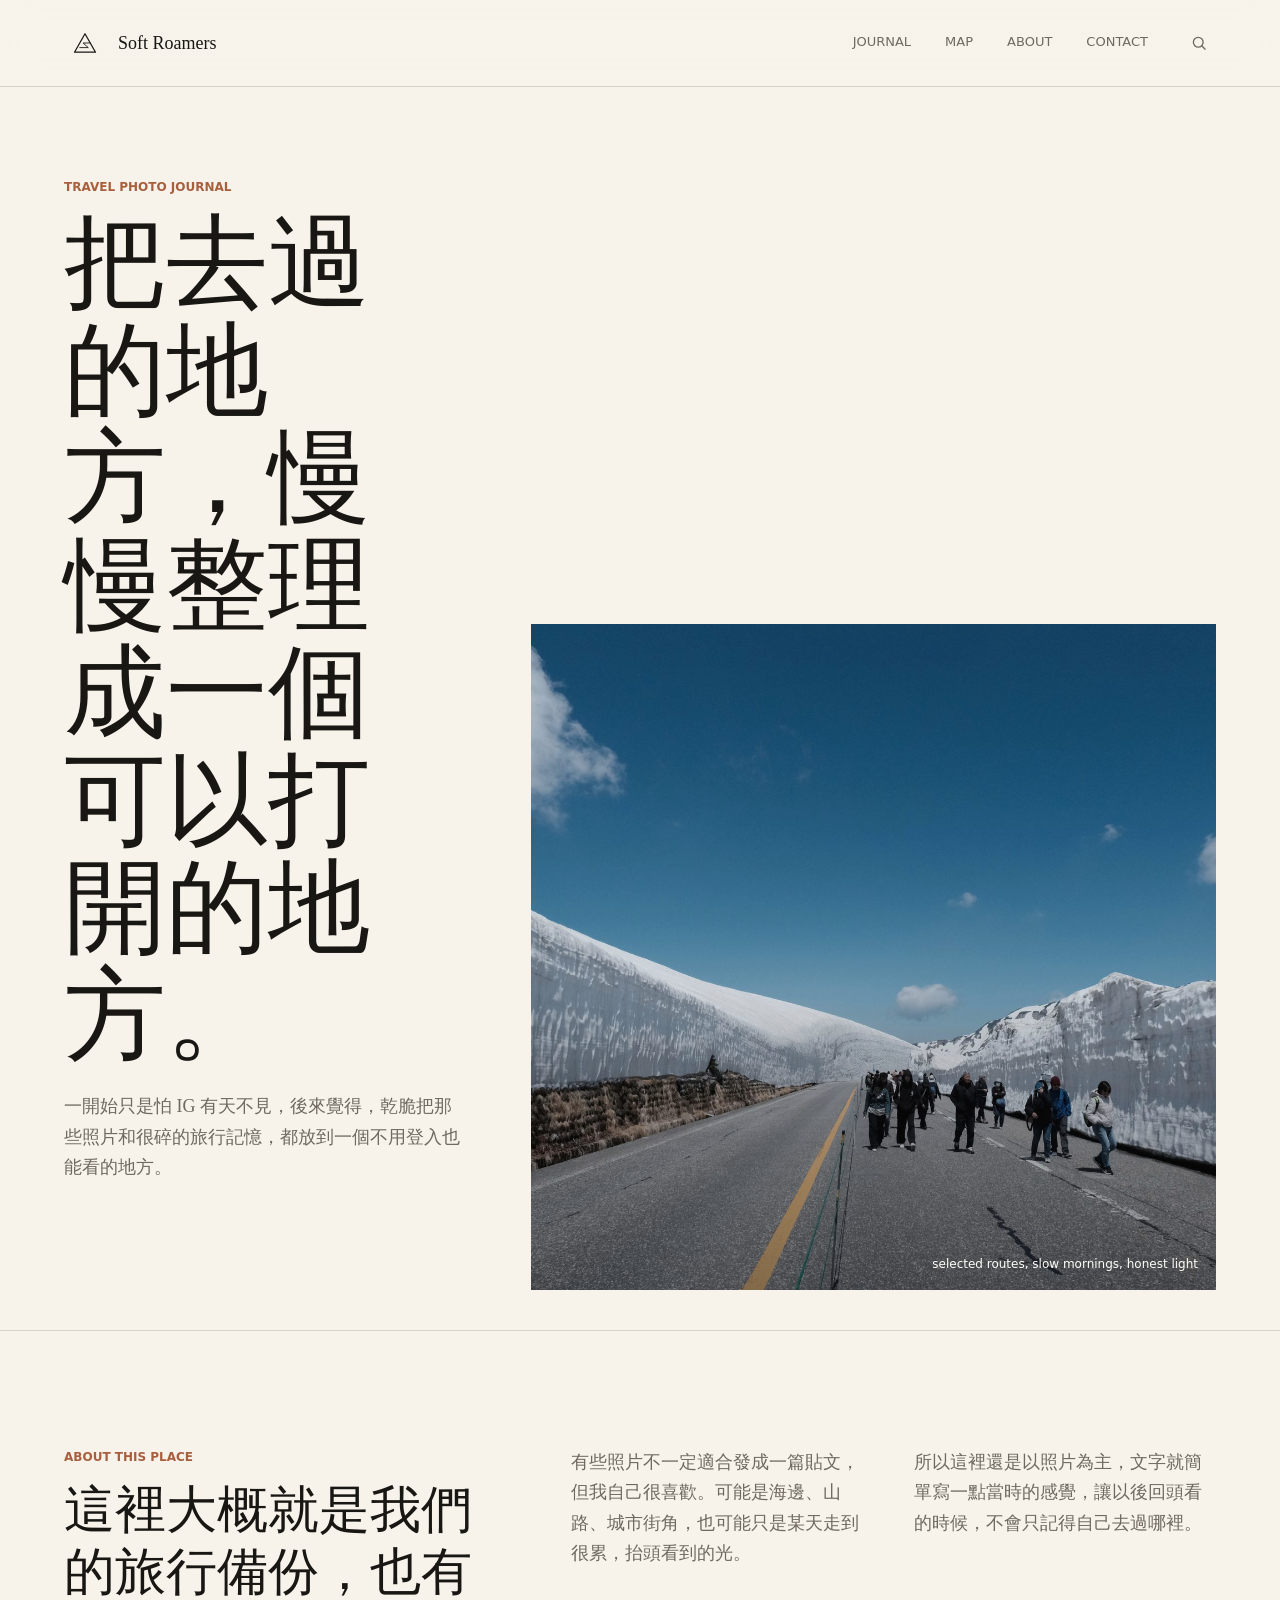
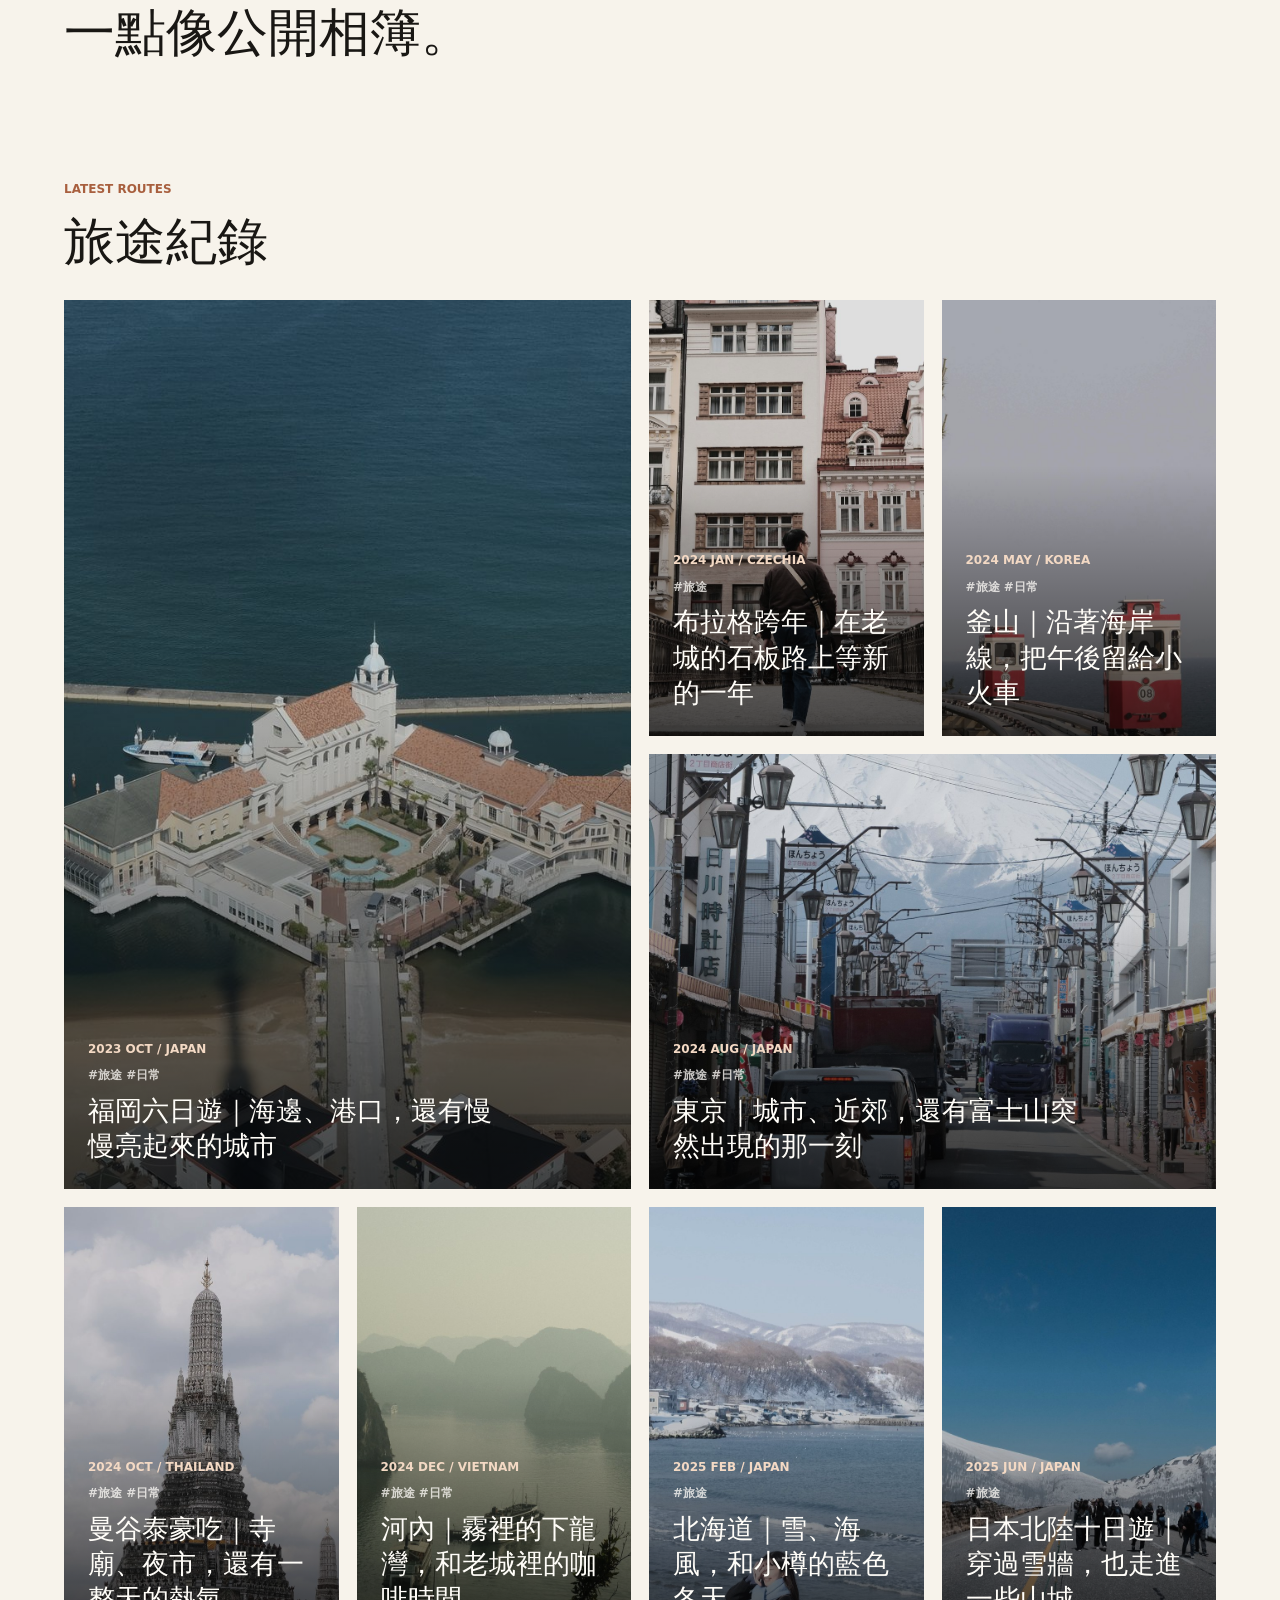
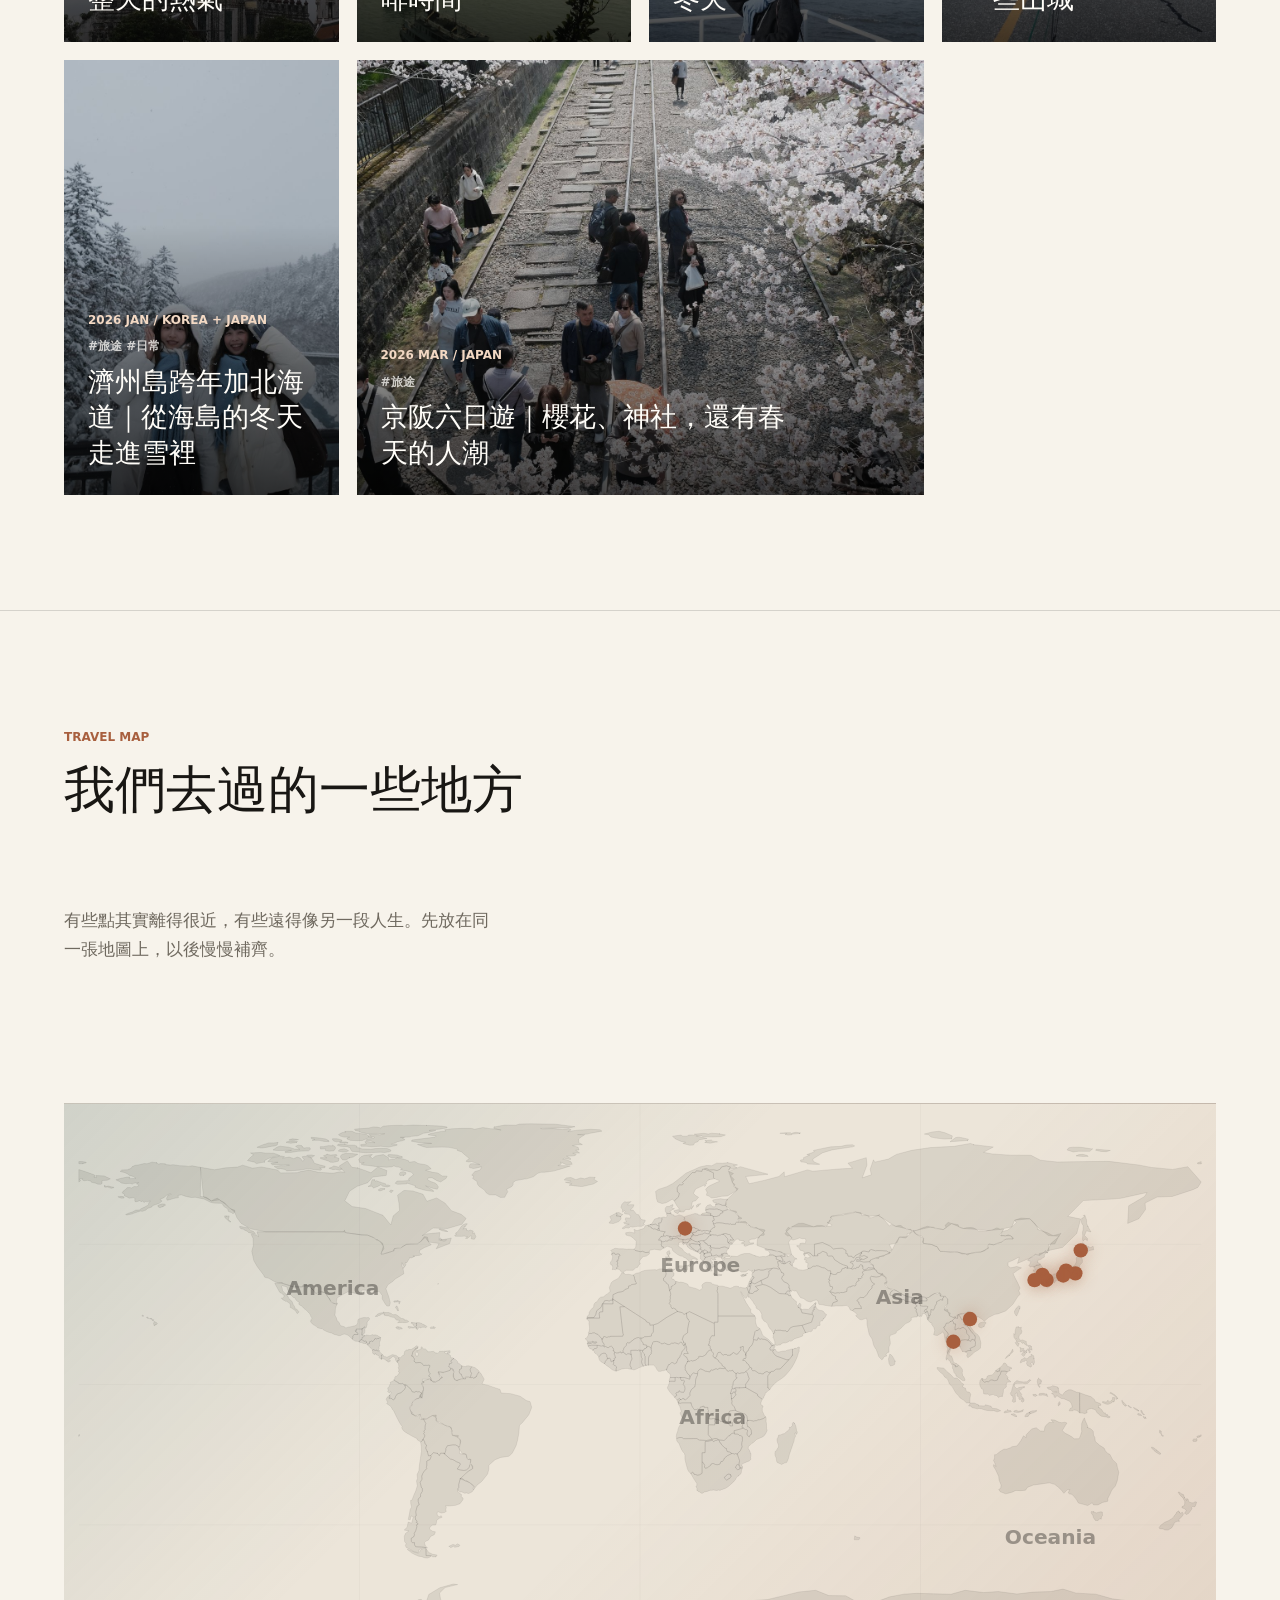
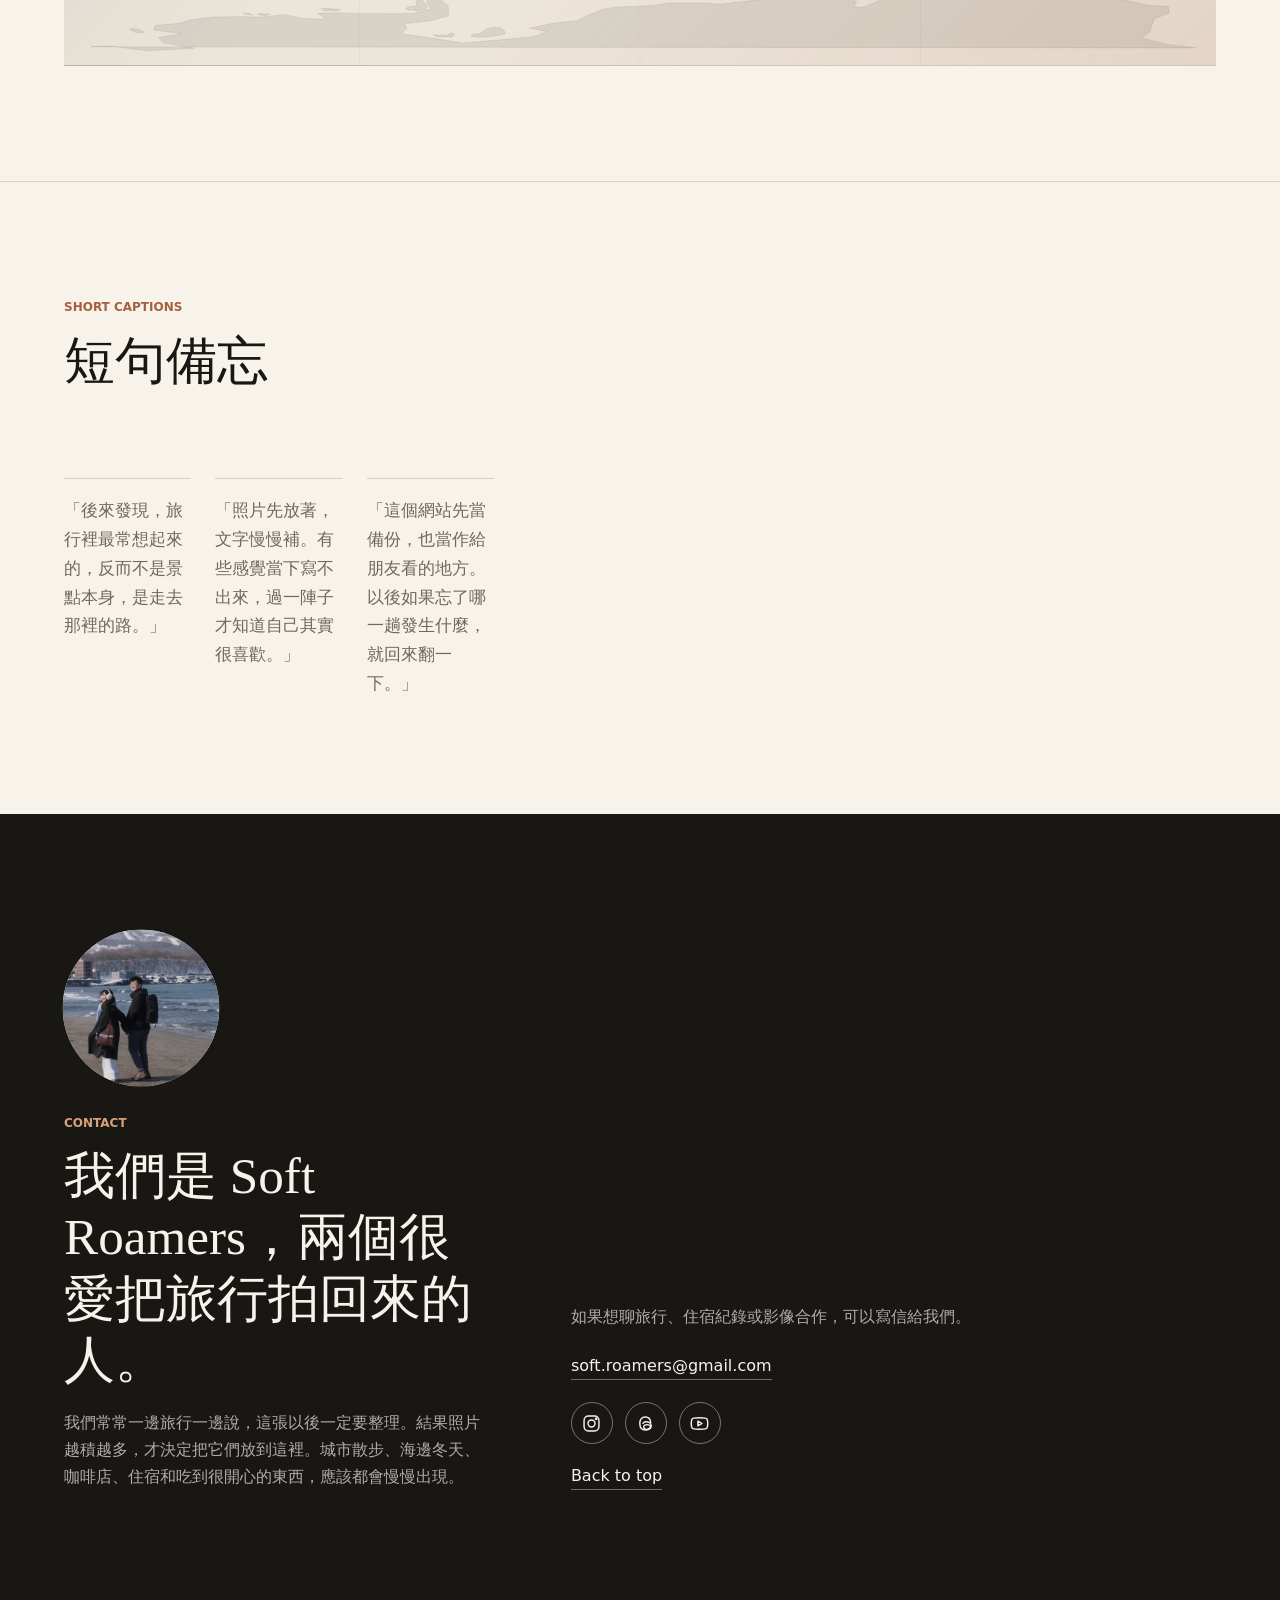
==== commit 51f0fdf5: "Add files via upload" ====
--- a/index.html
+++ b/index.html
@@ -8,7 +8,7 @@
       name="description"
       content="Soft Roamers 是一份以照片為主、文字為引的旅行作品集與部落格。"
     />
-    <link rel="stylesheet" href="styles.css?v=map-pin-1" />
+    <link rel="stylesheet" href="styles.css?v=layout-2" />
   </head>
   <body>
     <header class="site-header" id="top">
@@ -493,6 +493,6 @@
       </div>
     </footer>
 
-    <script src="script.js?v=posts-1"></script>
+    <script src="script.js?v=layout-2"></script>
   </body>
 </html>
--- a/styles.css
+++ b/styles.css
@@ -20,6 +20,10 @@
   font-family:
     "Noto Serif TC", "Songti TC", "PMingLiU", Georgia, serif;
   line-height: 1.7;
+}
+
+body.search-open {
+  overflow: hidden;
 }
 
 img {
@@ -62,14 +66,22 @@
   letter-spacing: 0;
 }
 
-.brand-mark {
-  display: grid;
-  width: 38px;
-  height: 38px;
-  place-items: center;
-  border: 1px solid var(--ink);
-  border-radius: 50%;
-  font-size: 13px;
+.brand-logo {
+  width: 42px;
+  height: 42px;
+  flex: 0 0 auto;
+  fill: none;
+  stroke: currentColor;
+  stroke-linecap: round;
+  stroke-linejoin: round;
+}
+
+.brand-logo path:first-child {
+  stroke-width: 1.9;
+}
+
+.brand-logo path:last-child {
+  stroke-width: 1.35;
 }
 
 .main-nav {
@@ -80,13 +92,174 @@
   text-transform: uppercase;
 }
 
-.main-nav a {
+.main-nav a,
+.search-trigger {
   border-bottom: 1px solid transparent;
 }
 
-.main-nav a:hover {
+.main-nav a:hover,
+.search-trigger:hover {
   border-color: currentColor;
   color: var(--ink);
+}
+
+.search-trigger {
+  display: grid;
+  width: 34px;
+  height: 34px;
+  padding: 0;
+  place-items: center;
+  border: 0;
+  background: transparent;
+  color: inherit;
+  cursor: pointer;
+}
+
+.search-trigger svg {
+  width: 18px;
+  height: 18px;
+  fill: none;
+  stroke: currentColor;
+  stroke-linecap: round;
+  stroke-linejoin: round;
+  stroke-width: 1.8;
+}
+
+.search-panel[hidden] {
+  display: none;
+}
+
+.search-panel {
+  position: fixed;
+  inset: 0;
+  z-index: 30;
+  display: grid;
+  place-items: start center;
+  padding: clamp(28px, 8vw, 82px) 20px;
+}
+
+.search-backdrop {
+  position: absolute;
+  inset: 0;
+  background: rgba(25, 23, 20, 0.34);
+  backdrop-filter: blur(8px);
+}
+
+.search-dialog {
+  position: relative;
+  width: min(760px, 100%);
+  max-height: min(760px, calc(100svh - 56px));
+  overflow: auto;
+  padding: clamp(24px, 5vw, 42px);
+  border: 1px solid var(--line);
+  background: rgba(247, 243, 235, 0.97);
+  box-shadow: 0 28px 80px rgba(25, 23, 20, 0.22);
+}
+
+.search-head {
+  display: flex;
+  align-items: center;
+  justify-content: space-between;
+  gap: 20px;
+}
+
+.search-close {
+  padding: 0 0 3px;
+  border: 0;
+  border-bottom: 1px solid currentColor;
+  background: transparent;
+  color: var(--muted);
+  cursor: pointer;
+  font-family: Inter, "Noto Sans TC", system-ui, sans-serif;
+  font-size: 12px;
+  text-transform: uppercase;
+}
+
+.search-box {
+  display: grid;
+  gap: 8px;
+  margin-top: 24px;
+  color: var(--muted);
+  font-family: Inter, "Noto Sans TC", system-ui, sans-serif;
+  font-size: 12px;
+  text-transform: uppercase;
+}
+
+.search-box input {
+  width: 100%;
+  padding: 14px 0;
+  border: 0;
+  border-bottom: 1px solid var(--ink);
+  border-radius: 0;
+  background: transparent;
+  color: var(--ink);
+  font: inherit;
+  font-size: 22px;
+  outline: none;
+  text-transform: none;
+}
+
+.search-tags {
+  display: flex;
+  flex-wrap: wrap;
+  gap: 10px;
+  margin: 20px 0 26px;
+}
+
+.search-tags button,
+.post-tags {
+  font-family: Inter, "Noto Sans TC", system-ui, sans-serif;
+  font-size: 12px;
+  font-weight: 700;
+}
+
+.search-tags button {
+  padding: 7px 10px;
+  border: 1px solid var(--line);
+  background: transparent;
+  color: var(--muted);
+  cursor: pointer;
+}
+
+.search-tags button:hover {
+  border-color: var(--ink);
+  color: var(--ink);
+}
+
+.search-results {
+  display: grid;
+  gap: 0;
+  border-top: 1px solid var(--line);
+}
+
+.search-result {
+  display: grid;
+  grid-template-columns: 84px 1fr;
+  gap: 18px;
+  padding: 16px 0;
+  border-bottom: 1px solid var(--line);
+}
+
+.search-result img {
+  aspect-ratio: 1;
+}
+
+.search-result strong {
+  display: block;
+  margin-bottom: 4px;
+  font-size: 18px;
+  font-weight: 500;
+}
+
+.search-result span {
+  color: var(--muted);
+  font-family: Inter, "Noto Sans TC", system-ui, sans-serif;
+  font-size: 12px;
+}
+
+.search-empty {
+  padding: 18px 0;
+  color: var(--muted);
 }
 
 .hero {
@@ -157,6 +330,11 @@
   overflow: hidden;
 }
 
+.hero-image img {
+  position: absolute;
+  inset: 0;
+}
+
 .hero-image::after {
   position: absolute;
   inset: 0;
@@ -176,6 +354,7 @@
 
 .intro,
 .archive,
+.map-section,
 .notes,
 .site-footer {
   display: grid;
@@ -185,6 +364,102 @@
   border-top: 1px solid var(--line);
 }
 
+.post-page {
+  padding: clamp(42px, 8vw, 108px) clamp(20px, 5vw, 72px);
+}
+
+.post-page article {
+  width: min(1120px, 100%);
+  margin: 0 auto;
+}
+
+.post-hero {
+  display: grid;
+  gap: 24px;
+  margin-bottom: clamp(56px, 8vw, 108px);
+}
+
+.post-hero h1 {
+  max-width: 11em;
+  margin: 0;
+}
+
+.post-hero p:not(.section-kicker) {
+  max-width: 46em;
+  color: var(--muted);
+  font-size: 19px;
+}
+
+.post-hero img {
+  width: 100%;
+  height: auto;
+  max-height: none;
+  margin-top: 18px;
+  object-fit: contain;
+}
+
+.post-copy {
+  display: grid;
+  grid-template-columns: minmax(180px, 0.35fr) minmax(320px, 0.65fr);
+  gap: clamp(24px, 6vw, 86px);
+  padding: clamp(34px, 6vw, 72px) 0;
+  border-top: 1px solid var(--line);
+}
+
+.post-copy p:last-child {
+  margin: 0;
+  color: var(--muted);
+  font-size: 20px;
+}
+
+.post-copy .section-kicker {
+  color: var(--ink);
+  font-family: "Noto Serif TC", "Songti TC", "PMingLiU", Georgia, serif;
+  font-size: clamp(24px, 3.2vw, 38px);
+  font-weight: 500;
+  line-height: 1.25;
+  text-transform: none;
+}
+
+.post-gallery {
+  display: grid;
+  grid-template-columns: repeat(6, 1fr);
+  gap: 18px;
+  padding: clamp(44px, 7vw, 92px) 0;
+  border-top: 1px solid var(--line);
+}
+
+.post-gallery figure {
+  grid-column: span 3;
+  margin: 0;
+}
+
+.post-gallery figure:first-child,
+.post-gallery figure:nth-child(4) {
+  grid-column: span 6;
+}
+
+.post-gallery img {
+  width: 100%;
+  height: auto;
+  object-fit: contain;
+}
+
+.post-nav {
+  display: flex;
+  justify-content: space-between;
+  gap: 18px;
+  padding-top: 26px;
+  border-top: 1px solid var(--line);
+  color: var(--muted);
+  font-family: Inter, "Noto Sans TC", system-ui, sans-serif;
+  text-transform: uppercase;
+}
+
+.post-nav a {
+  border-bottom: 1px solid currentColor;
+}
+
 .intro-text {
   columns: 2 240px;
   column-gap: 42px;
@@ -195,6 +470,7 @@
 .featured-grid {
   display: grid;
   grid-template-columns: repeat(4, 1fr);
+  grid-template-rows: auto;
   grid-auto-rows: minmax(260px, 34vw);
   gap: 18px;
   padding: 0 clamp(20px, 5vw, 72px) clamp(64px, 9vw, 120px);
@@ -245,6 +521,7 @@
 }
 
 .feature-card .card-meta,
+.feature-card .post-tags,
 .feature-card h3 {
   position: relative;
   z-index: 1;
@@ -257,6 +534,12 @@
   color: #f3d9c4;
 }
 
+.feature-card .post-tags {
+  display: block;
+  margin-top: 4px;
+  color: rgba(255, 253, 248, 0.76);
+}
+
 .feature-card:hover img {
   transform: scale(1.045);
 }
@@ -307,6 +590,109 @@
   margin-top: 64px;
 }
 
+.map-section {
+  grid-template-columns: minmax(220px, 0.8fr) minmax(320px, 1.2fr);
+  align-items: end;
+}
+
+.map-section .world-map {
+  grid-column: 1 / -1;
+  justify-self: center;
+  width: min(100%, 1280px);
+}
+
+.map-intro {
+  max-width: 36em;
+  color: var(--muted);
+  font-size: 17px;
+}
+
+.world-map {
+  position: relative;
+  min-height: clamp(360px, 44vw, 620px);
+  margin-top: clamp(24px, 4vw, 44px);
+  overflow: hidden;
+  border-top: 1px solid var(--line);
+  border-bottom: 1px solid var(--line);
+  background:
+    linear-gradient(135deg, rgba(63, 111, 118, 0.16), transparent 42%),
+    linear-gradient(315deg, rgba(168, 95, 62, 0.12), transparent 45%),
+    #ece5d9;
+}
+
+.world-map svg {
+  position: absolute;
+  inset: 0;
+  width: 100%;
+  height: 100%;
+}
+
+.land {
+  fill: rgba(25, 23, 20, 0.085);
+  filter: blur(0.18px);
+  stroke: rgba(25, 23, 20, 0.1);
+  stroke-linecap: round;
+  stroke-linejoin: round;
+  stroke-width: 0.72;
+  vector-effect: non-scaling-stroke;
+}
+
+.map-line {
+  fill: none;
+  stroke: rgba(25, 23, 20, 0.045);
+  stroke-width: 0.6;
+}
+
+.map-label {
+  fill: rgba(25, 23, 20, 0.38);
+  font-family: Inter, "Noto Sans TC", system-ui, sans-serif;
+  font-size: 18px;
+  font-weight: 700;
+}
+
+.map-pin {
+  color: var(--clay);
+  outline: none;
+}
+
+.map-pin circle {
+  fill: currentColor;
+  stroke: none;
+  stroke-width: 0;
+  filter: drop-shadow(0 0 7px rgba(168, 95, 62, 0.42));
+  transition:
+    fill 180ms ease,
+    r 180ms ease;
+  vector-effect: non-scaling-stroke;
+}
+
+.map-pin text {
+  fill: var(--ink);
+  font-family: Inter, "Noto Sans TC", system-ui, sans-serif;
+  font-size: 13px;
+  font-weight: 700;
+  opacity: 0;
+  pointer-events: none;
+  text-anchor: middle;
+  transition:
+    opacity 160ms ease;
+}
+
+.map-pin:hover,
+.map-pin:focus-visible {
+  color: var(--sea);
+}
+
+.map-pin:hover circle,
+.map-pin:focus-visible circle {
+  r: 8;
+}
+
+.map-pin:hover text,
+.map-pin:focus-visible text {
+  opacity: 1;
+}
+
 .note-columns {
   display: grid;
   grid-template-columns: repeat(3, 1fr);
@@ -325,6 +711,37 @@
   min-height: 360px;
   background: var(--ink);
   color: var(--paper);
+}
+
+.footer-profile {
+  max-width: 680px;
+}
+
+.profile-avatar {
+  width: clamp(112px, 14vw, 154px);
+  height: clamp(112px, 14vw, 154px);
+  margin-bottom: 28px;
+  border-radius: 50%;
+  object-fit: cover;
+  object-position: 56% 56%;
+  outline: 0;
+  box-shadow: none;
+  transform: scale(1.018);
+}
+
+.profile-bio,
+.footer-note {
+  max-width: 38em;
+  color: rgba(247, 243, 235, 0.68);
+  font-size: 16px;
+}
+
+.profile-bio {
+  margin: 18px 0 0;
+}
+
+.footer-note {
+  margin: 0 0 8px;
 }
 
 .site-footer .section-kicker {
@@ -392,16 +809,22 @@
     width: 100%;
     overflow-x: auto;
     padding-bottom: 4px;
+    justify-content: flex-end;
   }
 
   .hero,
   .intro,
   .archive,
+  .map-section,
   .notes,
   .site-footer {
     grid-template-columns: 1fr;
   }
 
+  .post-copy {
+    grid-template-columns: 1fr;
+  }
+
   .hero {
     min-height: auto;
   }
@@ -427,6 +850,10 @@
   .photo-strip,
   .note-columns {
     grid-template-columns: 1fr 1fr;
+  }
+
+  .world-map {
+    min-height: 390px;
   }
 }
 
@@ -452,6 +879,14 @@
     grid-row: auto;
   }
 
+  .post-gallery,
+  .post-gallery figure,
+  .post-gallery figure:first-child,
+  .post-gallery figure:nth-child(4) {
+    grid-template-columns: 1fr;
+    grid-column: auto;
+  }
+
   .archive-list a {
     grid-template-columns: 38px 1fr;
   }
@@ -464,4 +899,12 @@
   .photo-strip img:nth-child(4) {
     margin-top: 0;
   }
-}
+
+  .search-result {
+    grid-template-columns: 64px 1fr;
+  }
+
+  .search-box input {
+    font-size: 18px;
+  }
+}
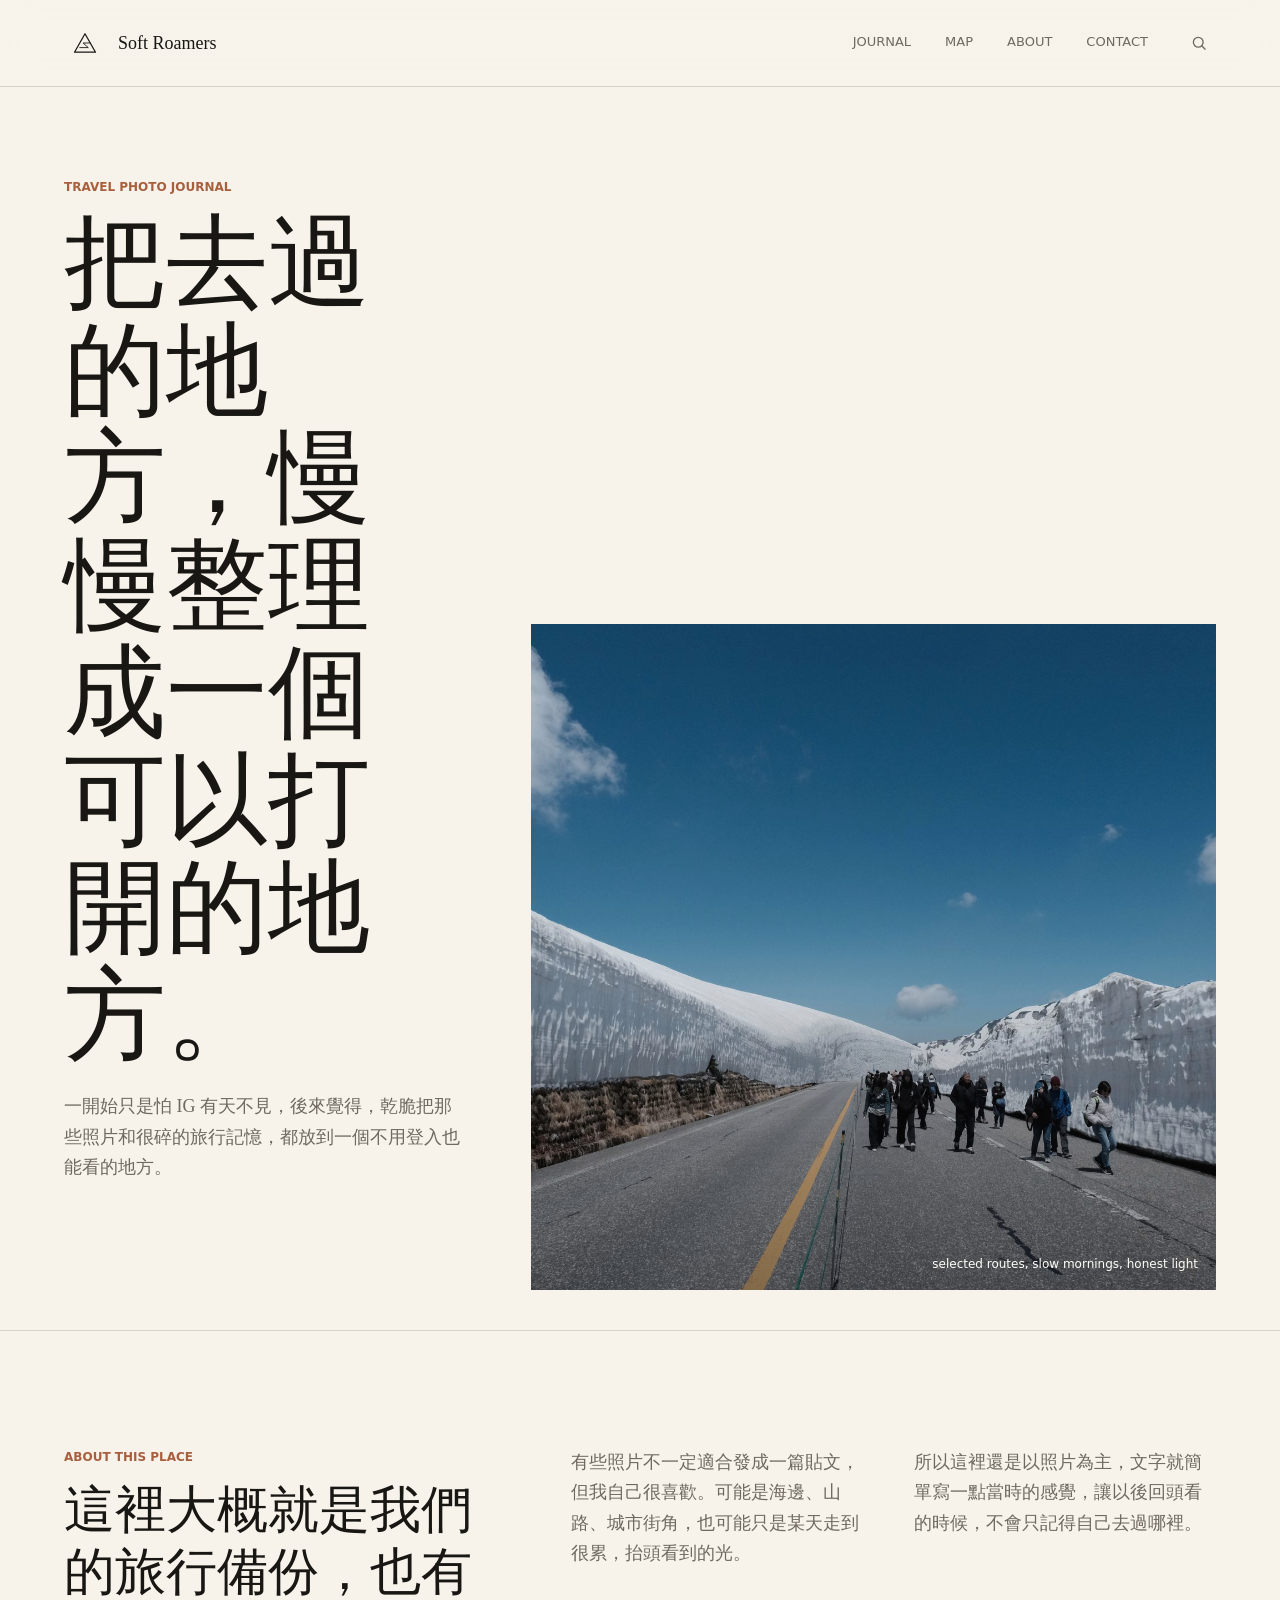
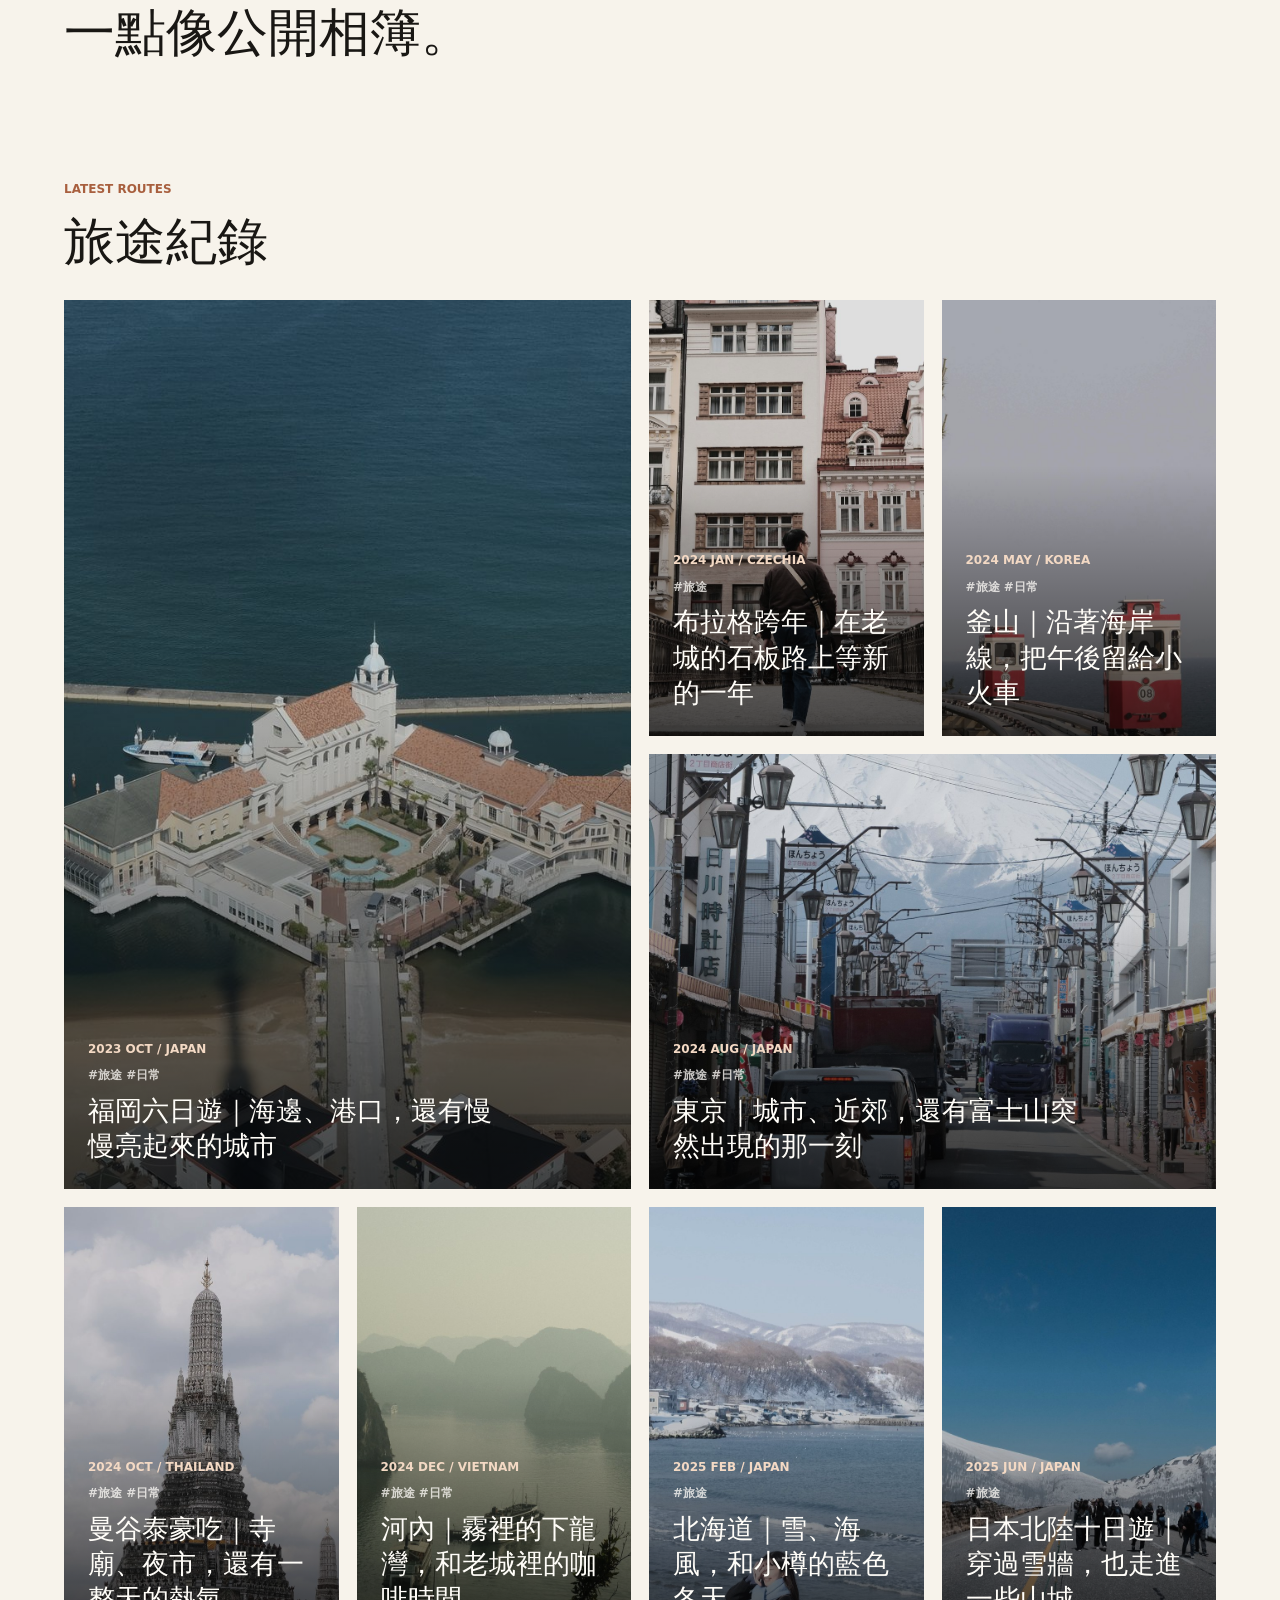
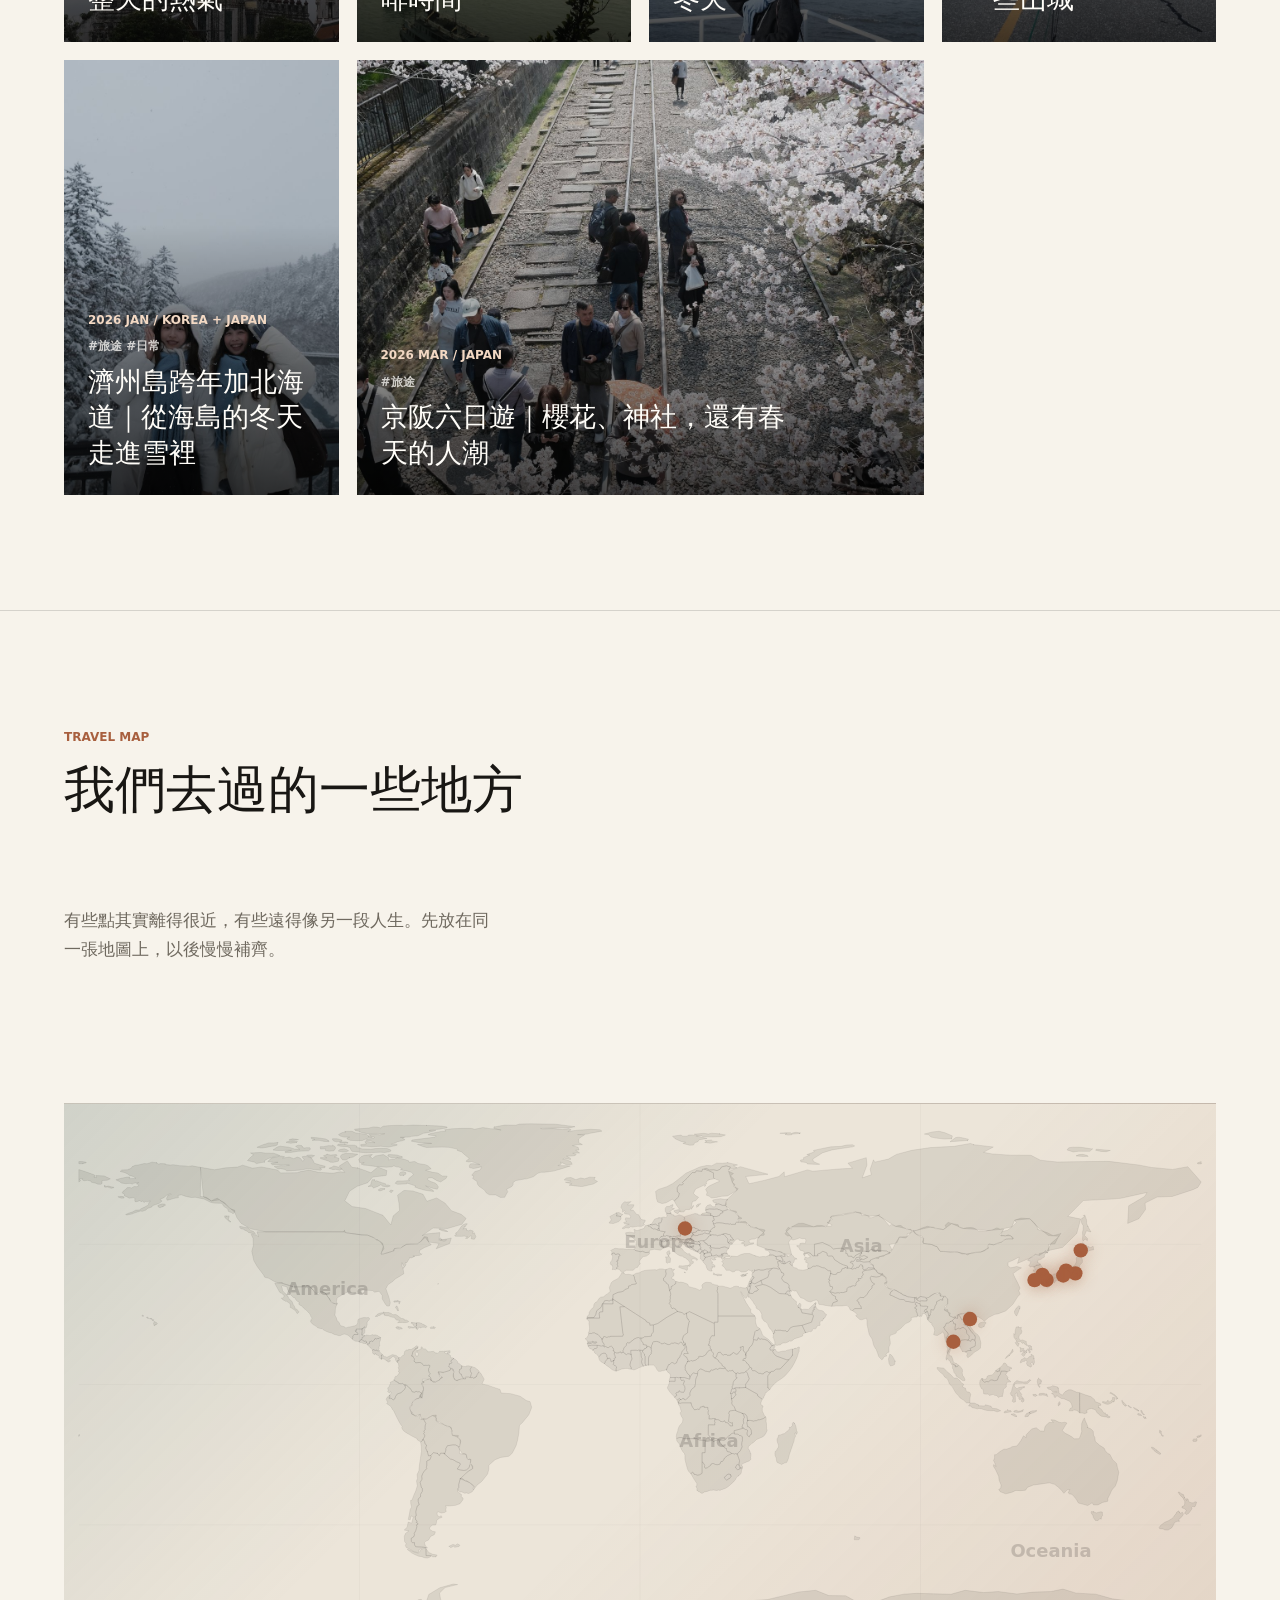
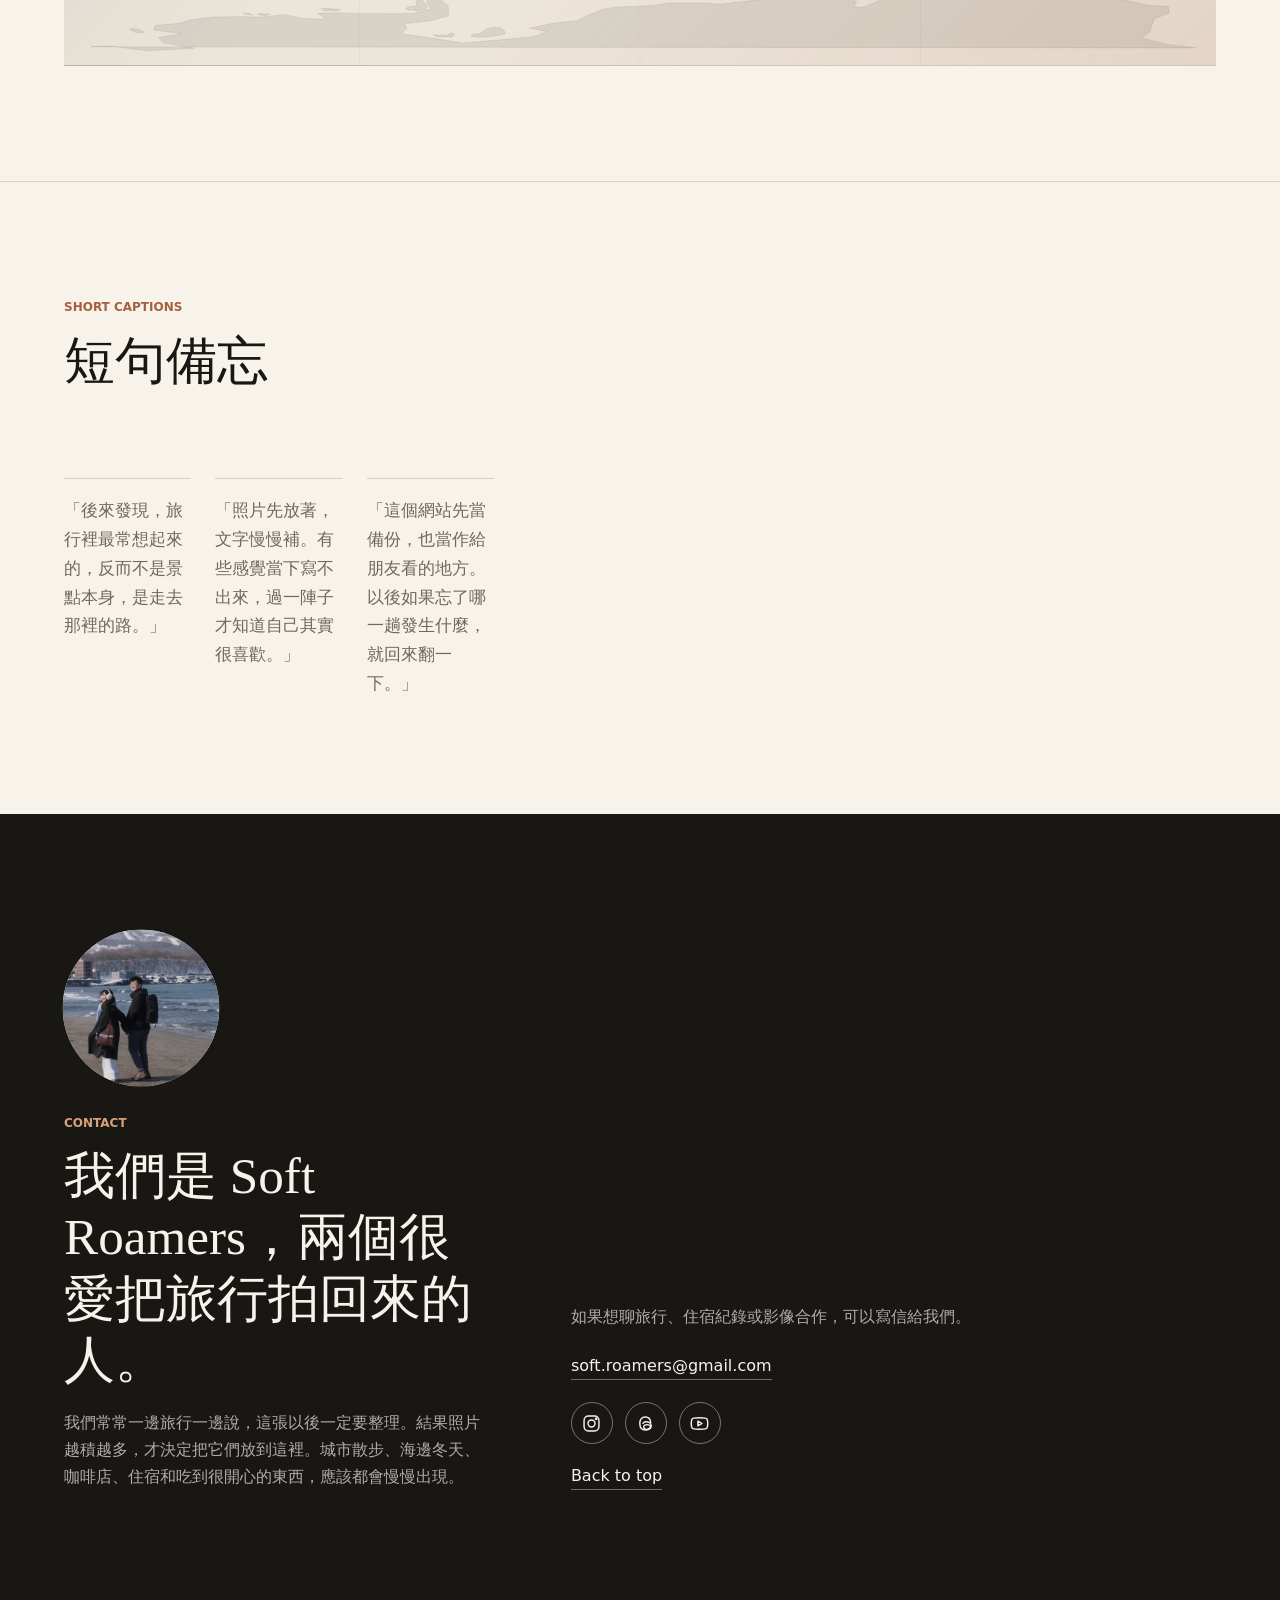
==== commit 4461c840: "Update travel blog layout and interactions - Fix search overlay behavior across home and post pages" ====
--- a/index.html
+++ b/index.html
@@ -8,7 +8,7 @@
       name="description"
       content="Soft Roamers 是一份以照片為主、文字為引的旅行作品集與部落格。"
     />
-    <link rel="stylesheet" href="styles.css?v=layout-2" />
+    <link rel="stylesheet" href="styles.css?v=layout-3" />
   </head>
   <body>
     <header class="site-header" id="top">
@@ -373,11 +373,11 @@
             <path class="land" d="M587.6 331.3 L587.0 331.7 L585.8 333.1 L585.1 334.5 L583.5 336.5 L580.3 339.4 L578.4 341.0 L576.3 342.3 L573.4 343.4 L572.0 343.5 L571.6 344.3 L569.9 343.9 L568.5 344.4 L565.5 343.9 L563.9 344.2 L562.7 344.1 L559.8 345.2 L557.5 345.6 L555.8 346.7 L554.5 346.7 L553.3 345.7 L552.4 345.7 L551.2 344.4 L551.0 344.8 L550.7 344.1 L550.7 342.4 L549.8 340.6 L550.7 340.1 L550.6 337.9 L548.8 335.3 L547.4 333.0 L547.4 333.0 L545.4 329.4 L546.7 328.0 L547.8 328.8 L548.3 330.0 L549.5 330.2 L551.3 330.7 L552.8 330.5 L555.3 329.1 L555.3 318.8 L556.0 319.2 L557.7 321.9 L557.4 323.5 L558.0 324.5 L560.0 324.2 L561.4 323.0 L562.7 322.2 L563.4 320.8 L564.8 320.2 L565.9 320.5 L567.3 321.3 L569.5 321.4 L571.3 320.8 L571.6 319.9 L572.1 318.6 L573.6 318.4 L574.4 317.3 L575.3 315.5 L577.8 313.4 L581.8 311.4 L582.9 311.4 L584.2 311.9 L585.2 311.5 L586.6 311.8 L588.0 315.7 L588.7 317.7 L588.2 320.8 L588.4 321.8 L587.0 321.3 L586.2 321.5 L586.0 322.3 L585.2 323.3 L585.2 324.3 L586.9 325.8 L588.5 325.5 L589.1 324.3 L591.2 324.3 L590.5 326.3 L590.2 328.6 L589.5 329.9 L587.6 331.3 Z M580.5 330.4 L579.3 329.6 L578.0 330.1 L576.5 331.2 L575.0 333.0 L577.1 335.1 L578.1 334.8 L578.6 334.0 L580.1 333.5 L580.6 332.6 L581.5 331.3 L580.5 330.4 Z" />
             <path class="land" d="M591.0 275.6 L592.3 276.9 L593.0 279.2 L592.5 280.0 L592.0 282.2 L592.5 284.5 L591.6 285.5 L590.8 288.1 L592.3 288.8 L583.8 291.1 L584.1 293.1 L582.0 293.5 L580.4 294.6 L580.1 295.5 L579.1 295.7 L576.7 298.0 L575.1 299.8 L574.2 299.9 L573.3 299.6 L570.2 299.3 L569.7 299.1 L569.7 298.8 L568.6 298.2 L566.8 298.0 L564.5 298.7 L562.7 296.9 L560.8 294.7 L560.9 285.8 L566.7 285.9 L566.5 284.9 L566.9 283.9 L566.4 282.6 L566.7 281.2 L566.4 280.4 L567.4 280.4 L567.5 281.3 L568.8 281.2 L570.6 281.5 L571.5 282.7 L573.8 283.1 L575.5 282.2 L576.1 283.7 L578.2 284.1 L579.2 285.3 L580.4 286.8 L582.5 286.8 L582.3 283.8 L581.5 284.3 L579.6 283.3 L578.8 282.8 L579.2 280.0 L579.6 276.7 L579.0 275.5 L579.8 273.7 L580.6 273.4 L584.3 272.9 L585.4 273.2 L586.5 273.9 L587.7 274.3 L589.4 274.8 L591.0 275.6 Z" />
             <path class="land" d="M586.6 311.8 L585.2 311.5 L584.2 311.9 L582.9 311.4 L581.8 311.4 L580.0 310.1 L577.8 309.7 L577.0 307.9 L577.0 306.9 L575.8 306.6 L572.7 303.6 L571.8 302.0 L571.2 301.5 L570.2 299.3 L573.3 299.6 L574.2 299.9 L575.1 299.8 L576.7 298.0 L579.1 295.7 L580.1 295.5 L580.4 294.6 L582.0 293.5 L584.1 293.1 L584.3 294.1 L586.6 294.1 L587.9 294.6 L588.5 295.3 L589.8 295.5 L591.2 296.4 L591.2 299.9 L590.7 301.9 L590.6 303.9 L591.0 304.8 L590.7 306.4 L590.3 306.7 L589.6 308.7 L586.6 311.8 Z" />
-            <text class="map-label" x="185" y="170">America</text>
-            <text class="map-label" x="518" y="150">Europe</text>
-            <text class="map-label" x="535" y="285">Africa</text>
-            <text class="map-label" x="710" y="178">Asia</text>
-            <text class="map-label" x="825" y="392">Oceania</text>
+            <text class="map-label" x="185" y="170">America</text>
+            <text class="map-label" x="486" y="128">Europe</text>
+            <text class="map-label" x="535" y="306">Africa</text>
+            <text class="map-label" x="678" y="132">Asia</text>
+            <text class="map-label" x="830" y="404">Oceania</text>
             <a class="map-pin" href="posts/fukuoka.html" aria-label="Fukuoka">
               <circle cx="862.2" cy="156.7" r="6.4" />
               <text x="862.2" y="141.7">Fukuoka</text>
@@ -493,6 +493,6 @@
       </div>
     </footer>
 
-    <script src="script.js?v=layout-2"></script>
+    <script src="script.js?v=layout-4"></script>
   </body>
 </html>
--- a/styles.css
+++ b/styles.css
@@ -13,12 +13,19 @@
   box-sizing: border-box;
 }
 
+html {
+  -webkit-text-size-adjust: 100%;
+  text-size-adjust: 100%;
+  text-rendering: optimizeLegibility;
+}
+
 body {
   margin: 0;
   background: var(--paper);
   color: var(--ink);
   font-family:
-    "Noto Serif TC", "Songti TC", "PMingLiU", Georgia, serif;
+    "Noto Serif TC", "Songti TC", "Noto Serif CJK TC", "PingFang TC",
+    "Microsoft JhengHei", Georgia, serif;
   line-height: 1.7;
 }
 
@@ -113,6 +120,8 @@
   background: transparent;
   color: inherit;
   cursor: pointer;
+  position: relative;
+  z-index: 12;
 }
 
 .search-trigger svg {
@@ -132,7 +141,7 @@
 .search-panel {
   position: fixed;
   inset: 0;
-  z-index: 30;
+  z-index: 100;
   display: grid;
   place-items: start center;
   padding: clamp(28px, 8vw, 82px) 20px;
@@ -369,7 +378,7 @@
 }
 
 .post-page article {
-  width: min(1120px, 100%);
+  width: min(900px, 100%);
   margin: 0 auto;
 }
 
@@ -391,10 +400,11 @@
 }
 
 .post-hero img {
-  width: 100%;
+  width: min(760px, 100%);
   height: auto;
   max-height: none;
   margin-top: 18px;
+  justify-self: center;
   object-fit: contain;
 }
 
@@ -424,7 +434,9 @@
 .post-gallery {
   display: grid;
   grid-template-columns: repeat(6, 1fr);
-  gap: 18px;
+  gap: clamp(18px, 3vw, 34px);
+  width: min(860px, 100%);
+  margin-inline: auto;
   padding: clamp(44px, 7vw, 92px) 0;
   border-top: 1px solid var(--line);
 }
@@ -443,6 +455,12 @@
   width: 100%;
   height: auto;
   object-fit: contain;
+}
+
+.post-gallery figure:first-child img,
+.post-gallery figure:nth-child(4) img {
+  width: min(720px, 100%);
+  margin-inline: auto;
 }
 
 .post-nav {
@@ -592,7 +610,7 @@
 
 .map-section {
   grid-template-columns: minmax(220px, 0.8fr) minmax(320px, 1.2fr);
-  align-items: end;
+  align-items: start;
 }
 
 .map-section .world-map {
@@ -644,15 +662,18 @@
 }
 
 .map-label {
-  fill: rgba(25, 23, 20, 0.38);
-  font-family: Inter, "Noto Sans TC", system-ui, sans-serif;
-  font-size: 18px;
+  fill: rgba(25, 23, 20, 0.18);
+  font-family: Inter, "Noto Sans TC", system-ui, sans-serif;
+  font-size: 16px;
   font-weight: 700;
+  pointer-events: none;
 }
 
 .map-pin {
   color: var(--clay);
   outline: none;
+  position: relative;
+  z-index: 2;
 }
 
 .map-pin circle {
@@ -853,7 +874,8 @@
   }
 
   .world-map {
-    min-height: 390px;
+    min-height: clamp(200px, 48vw, 300px);
+    margin-top: 10px;
   }
 }
 
@@ -863,7 +885,73 @@
   }
 
   h1 {
+    font-size: 42px;
+    line-height: 1.12;
+  }
+
+  h2 {
+    font-size: 30px;
+    line-height: 1.25;
+  }
+
+  h3 {
+    font-size: 22px;
+    line-height: 1.36;
+  }
+
+  .brand {
+    font-size: 17px;
+  }
+
+  .main-nav {
+    gap: 18px;
+    font-size: 12px;
+  }
+
+  .hero-copy p:last-child,
+  .intro-text,
+  .map-intro,
+  .note-columns p,
+  .profile-bio,
+  .footer-note {
+    font-size: 16px;
+    line-height: 1.85;
+  }
+
+  .feature-card a {
+    padding: 20px;
+  }
+
+  .feature-card h3 {
+    max-width: 15em;
+    font-size: 21px;
+    line-height: 1.38;
+  }
+
+  .card-meta,
+  .post-tags,
+  .section-kicker {
+    font-size: 11px;
+  }
+
+  .post-page {
+    padding: 34px 20px 72px;
+  }
+
+  .post-hero h1 {
     font-size: 44px;
+    line-height: 1.12;
+  }
+
+  .post-hero p:not(.section-kicker),
+  .post-copy p:last-child {
+    font-size: 18px;
+    line-height: 1.9;
+  }
+
+  .post-copy .section-kicker {
+    font-size: 28px;
+    line-height: 1.28;
   }
 
   .featured-grid,
@@ -887,6 +975,29 @@
     grid-column: auto;
   }
 
+  .map-section {
+    padding-top: 30px;
+    padding-bottom: 28px;
+    gap: 8px;
+  }
+
+  .map-section .section-heading {
+    margin-bottom: 0;
+  }
+
+  .map-intro {
+    margin-bottom: 0;
+  }
+
+  .map-label {
+    font-size: 12px;
+    opacity: 0.34;
+  }
+
+  .map-pin circle {
+    r: 7.4;
+  }
+
   .archive-list a {
     grid-template-columns: 38px 1fr;
   }
